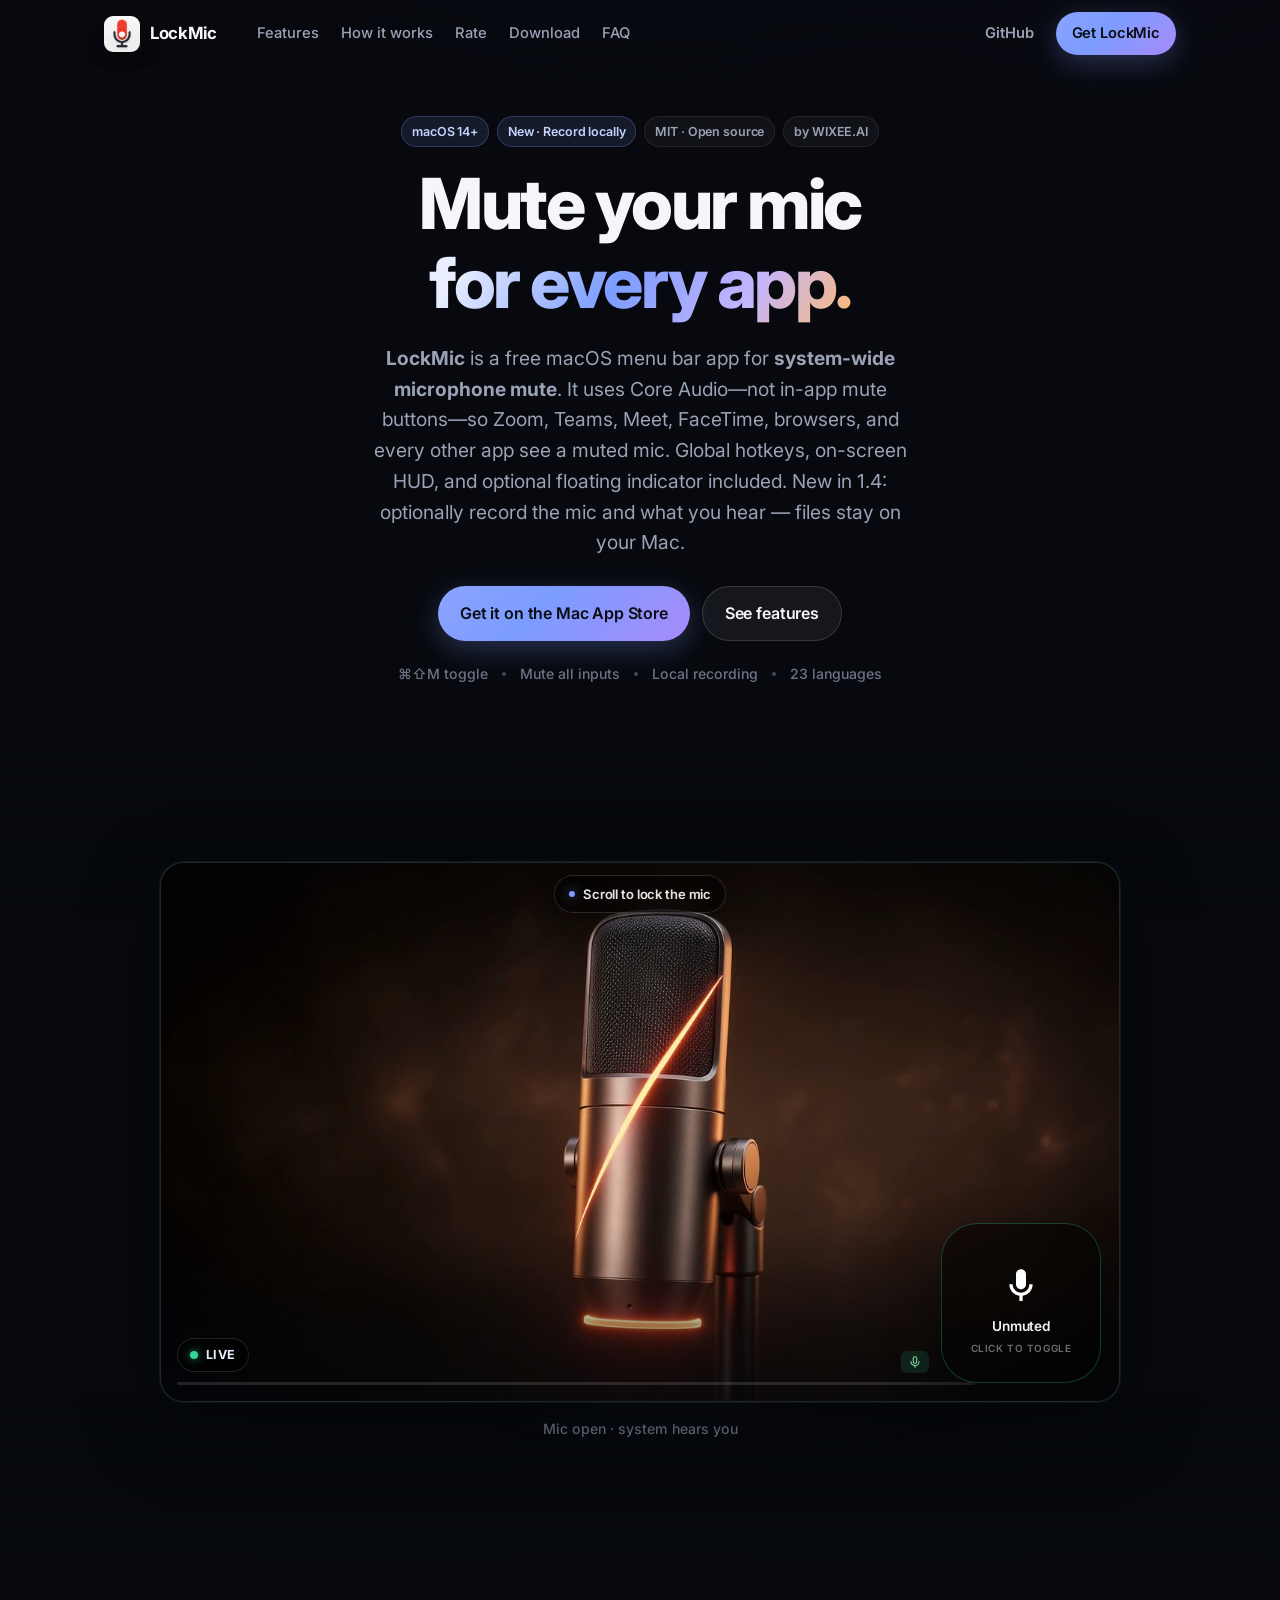
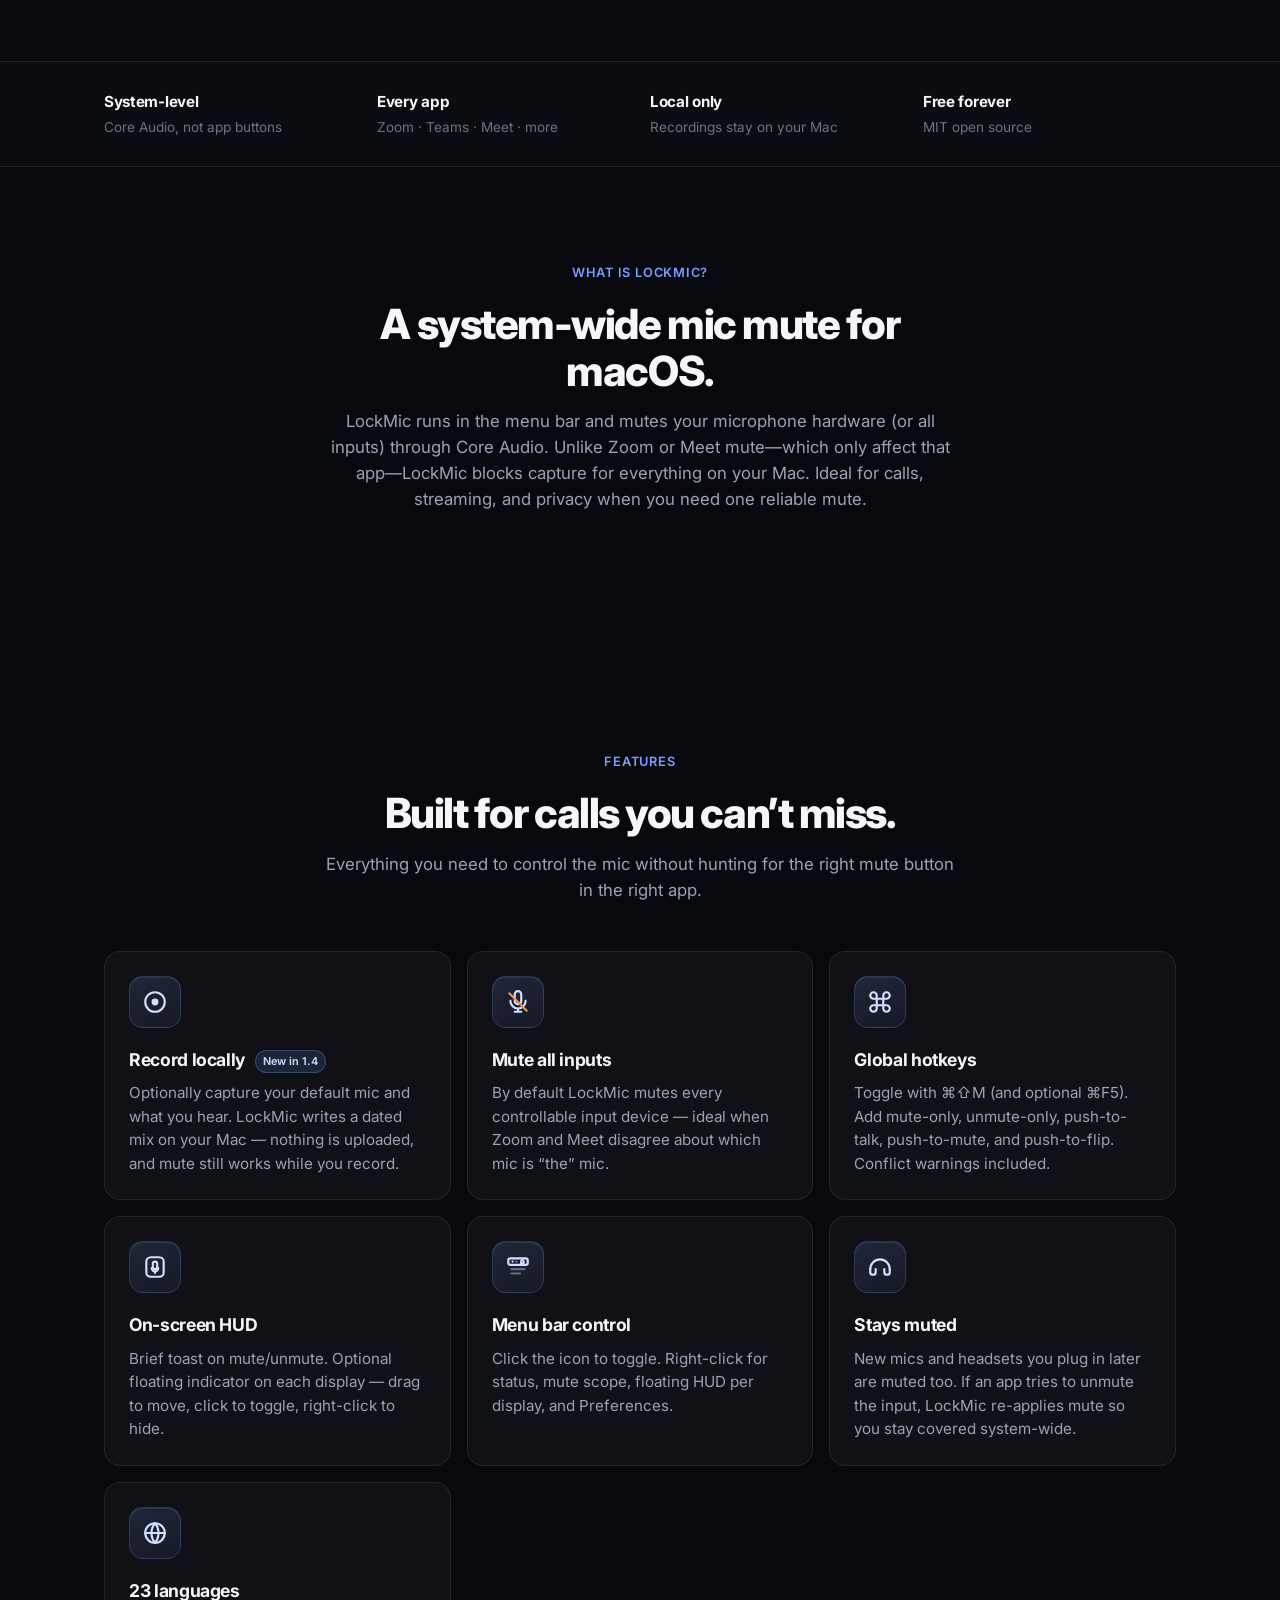
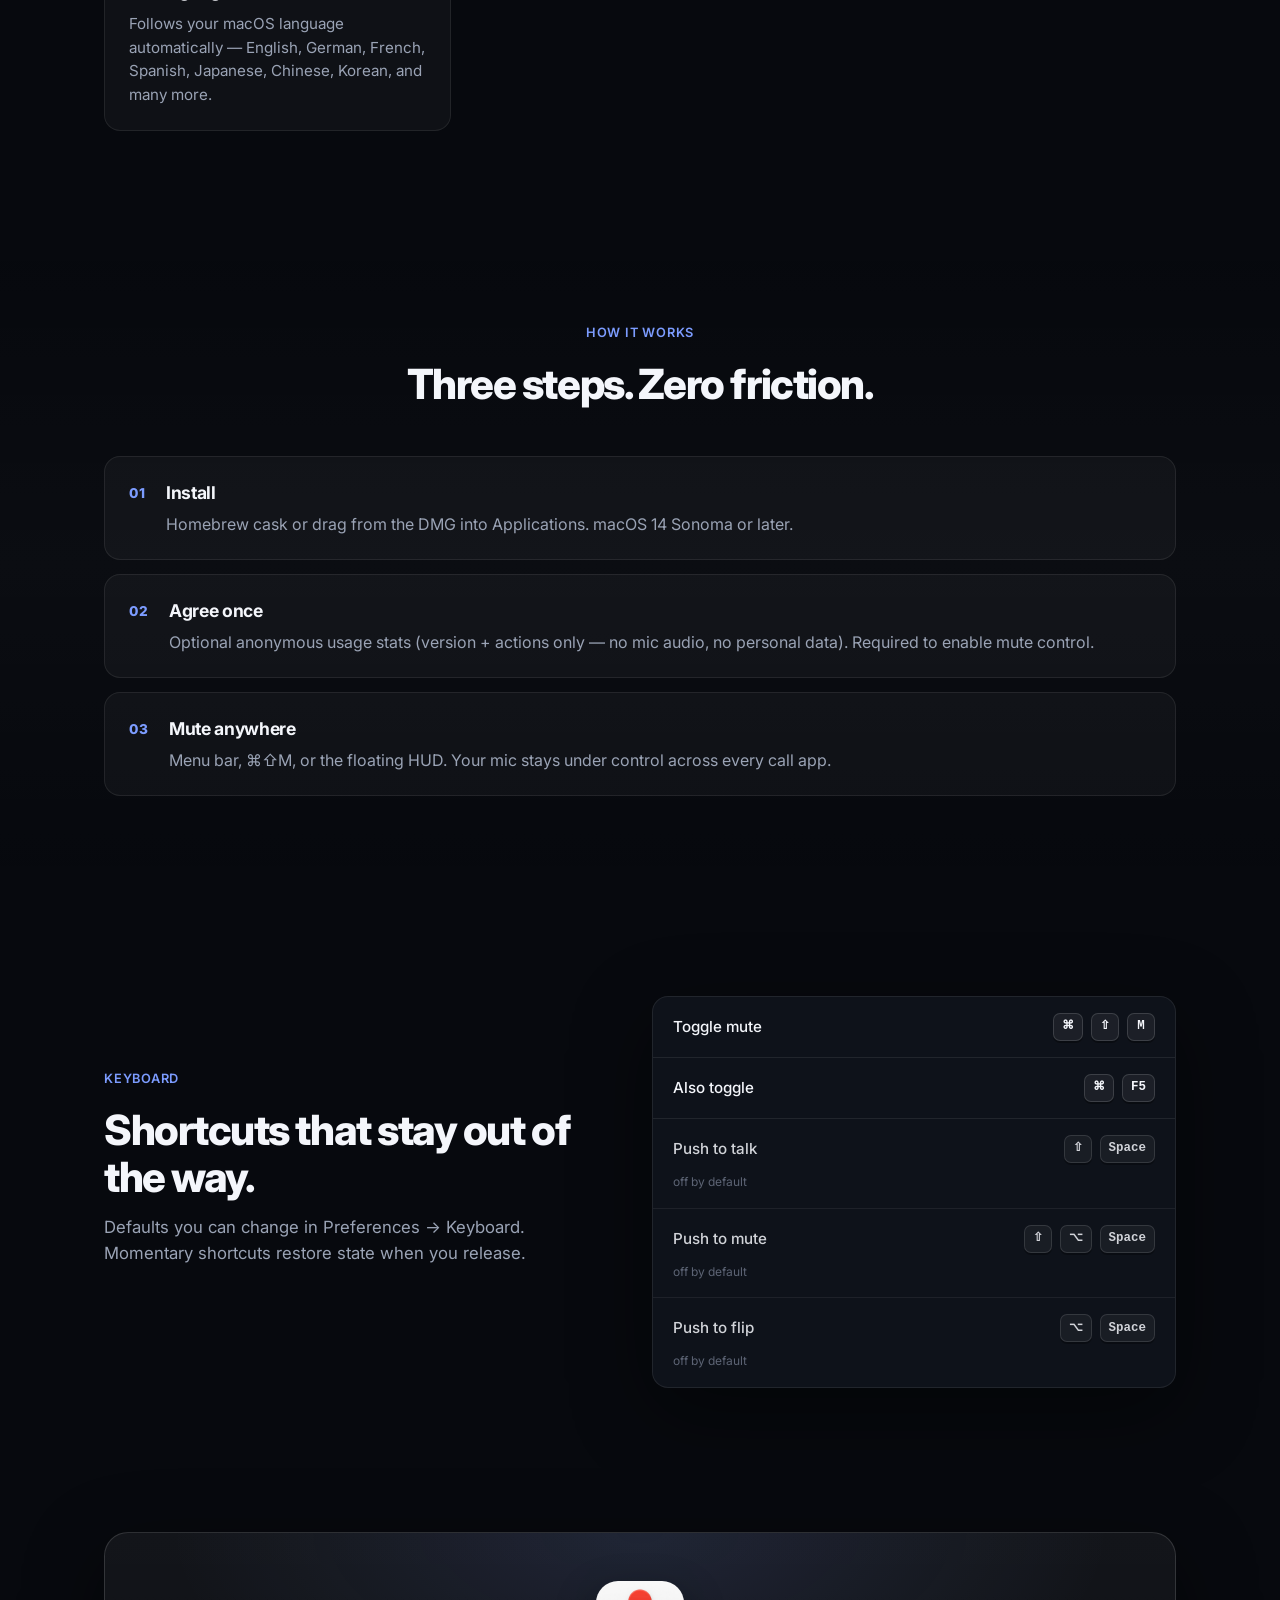
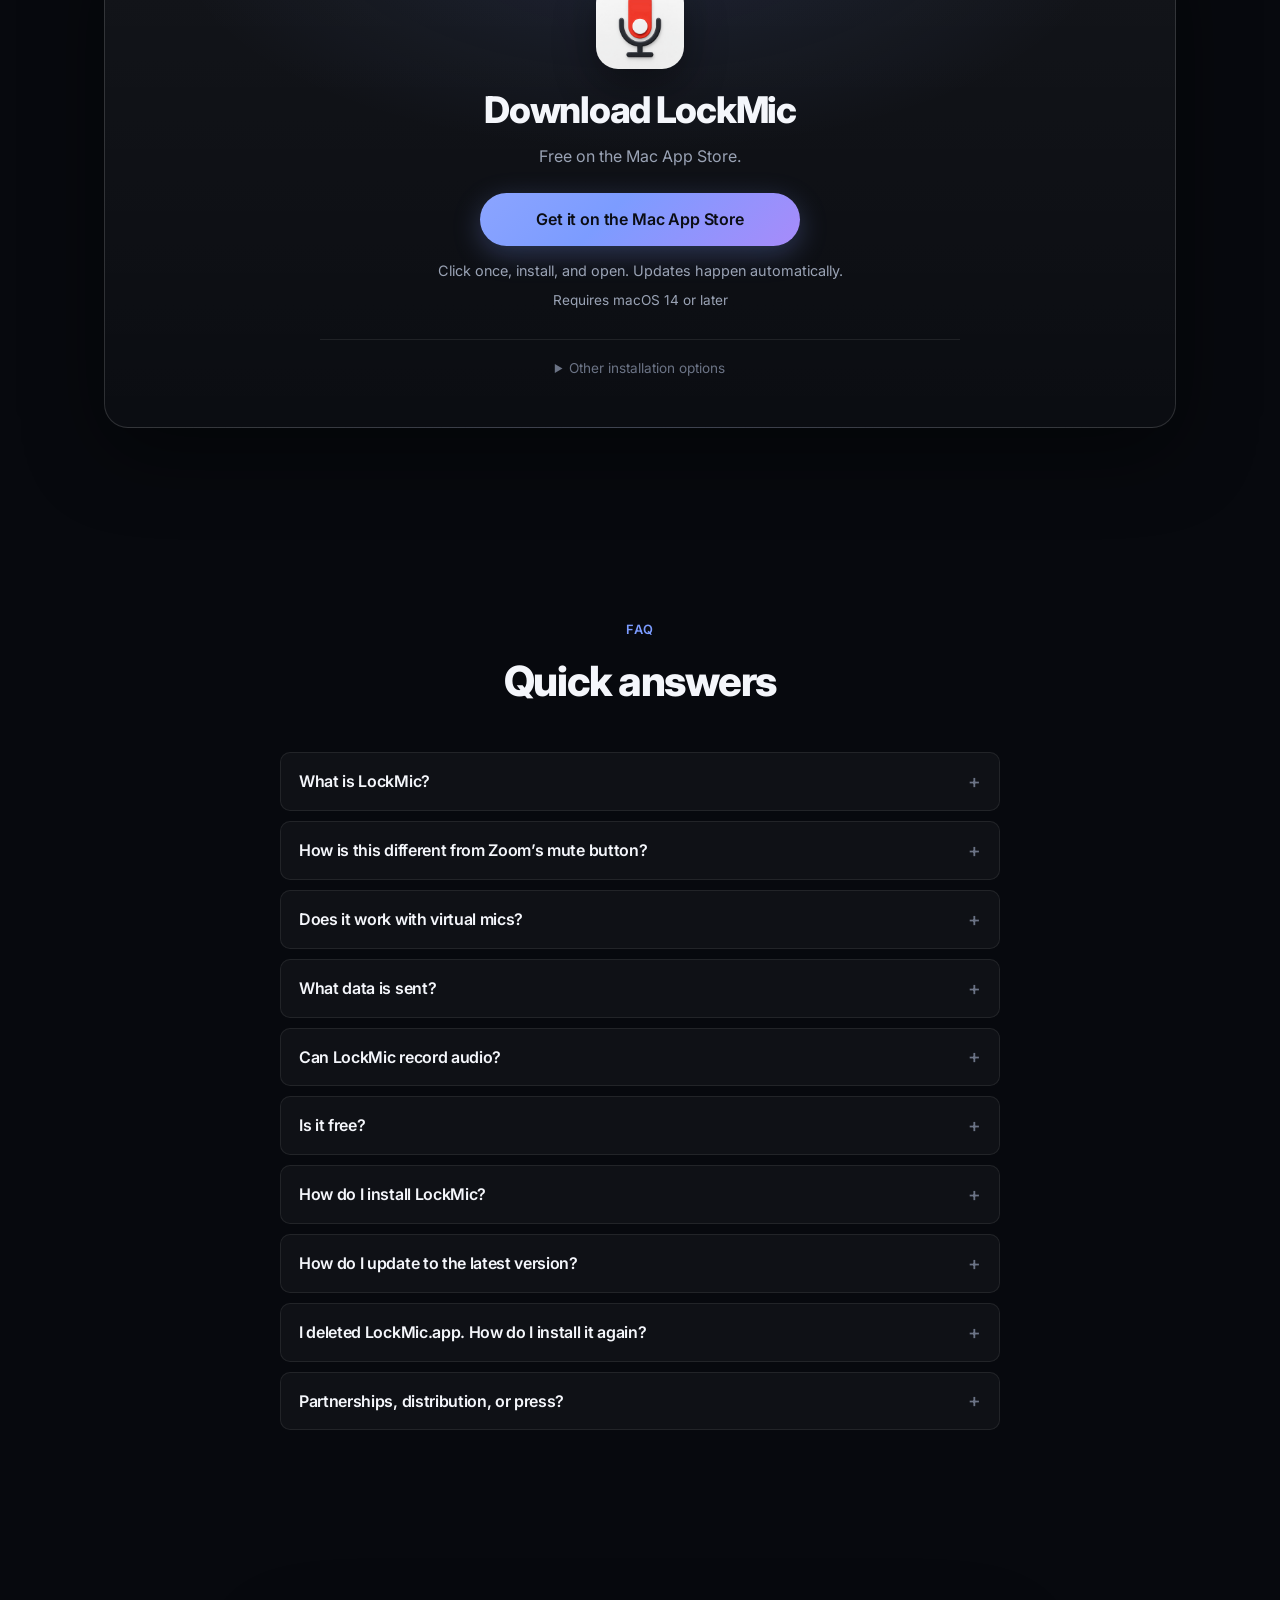
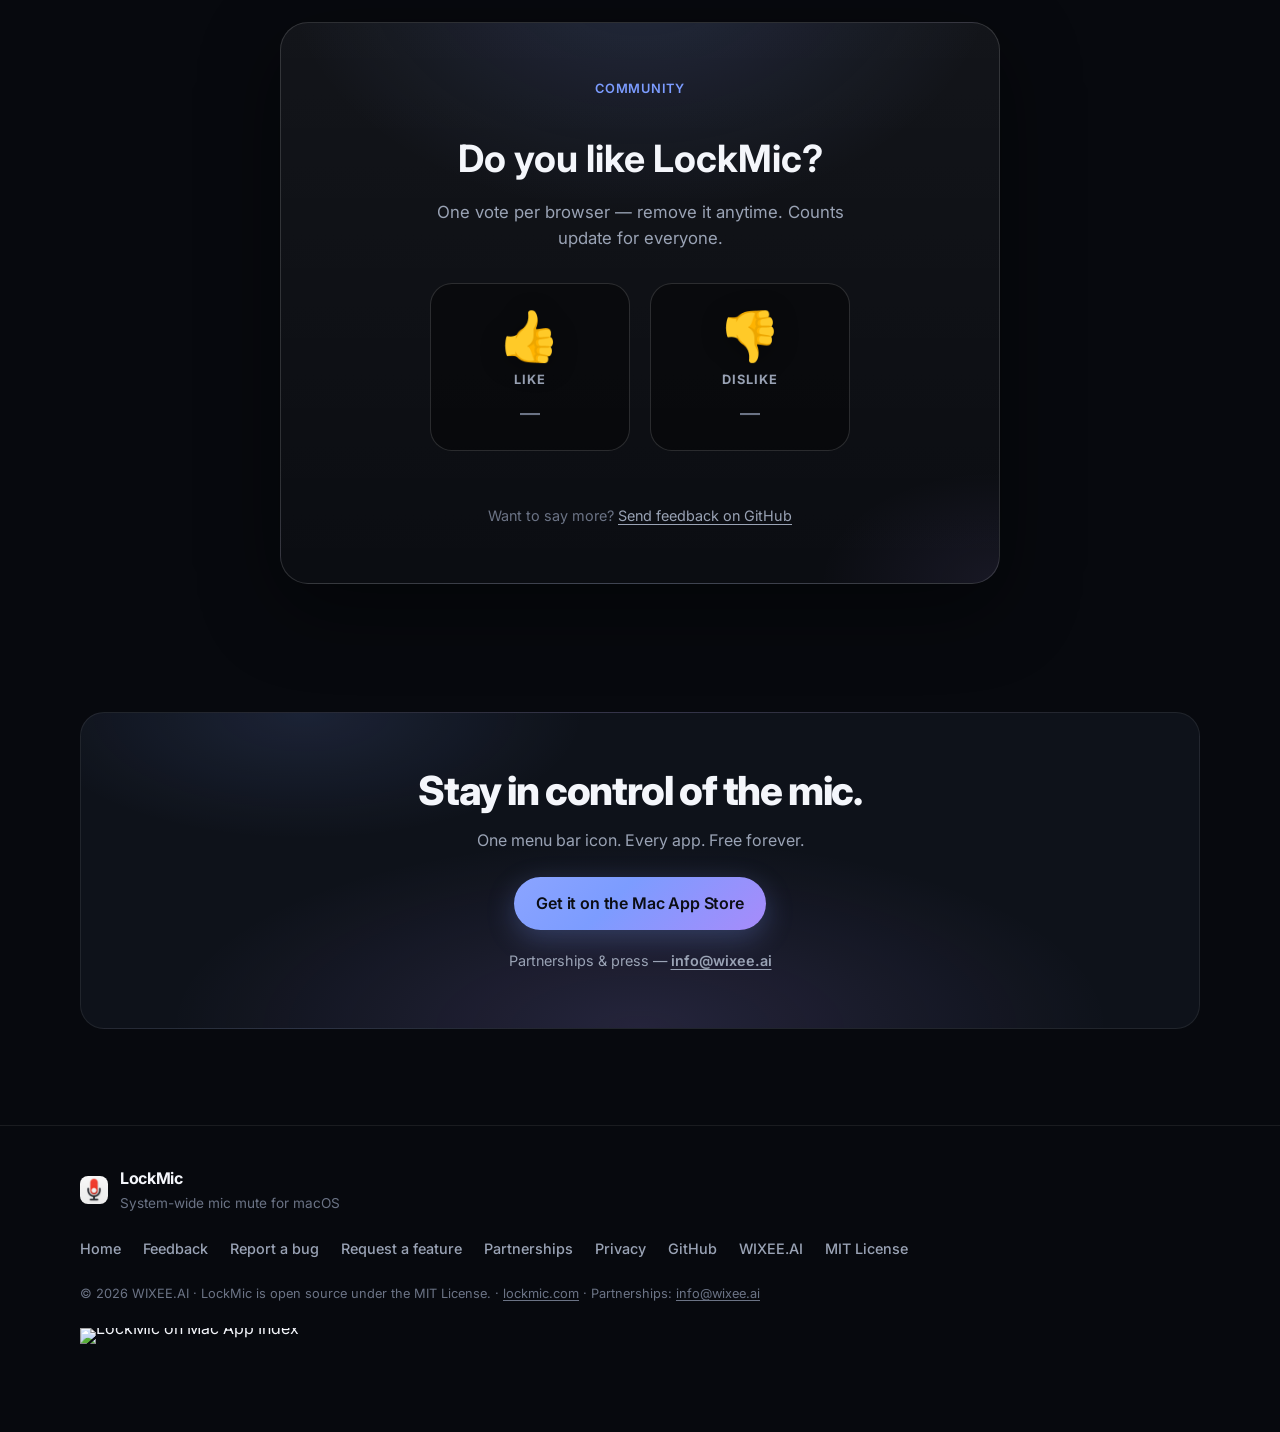
==== website/public/index.html @ f37cd48b "Add the Mac App Index badge to the site footer" ====
<!DOCTYPE html>
<html lang="en">

<head>
  <meta charset="utf-8" />
  <meta name="viewport" content="width=device-width, initial-scale=1" />
  <title>LockMic — System-wide microphone mute for macOS</title>
  <meta name="description"
    content="LockMic is a free macOS menu bar app for system-wide microphone mute. Optional local recording of your mic and what you hear — files stay on your Mac. Works in Zoom, Teams, Meet, and every app." />
  <meta name="keywords"
    content="LockMic, macOS mic mute, system-wide microphone mute, menu bar mute, local recording, Zoom mute, Teams mute, Meet mute, Core Audio, push to talk, Homebrew, WIXEE.AI" />
  <meta name="author" content="WIXEE.AI" />
  <meta name="robots" content="index, follow, max-image-preview:large, max-snippet:-1" />
  <meta name="theme-color" content="#0b0d12" />
  <meta name="application-name" content="LockMic" />
  <link rel="canonical" href="https://lockmic.com/" />

  <!-- Open Graph -->
  <meta property="og:type" content="website" />
  <meta property="og:locale" content="en_US" />
  <meta property="og:site_name" content="LockMic" />
  <meta property="og:url" content="https://lockmic.com/" />
  <meta property="og:title" content="LockMic — System-wide mic mute for macOS" />
  <meta property="og:description"
    content="Mute your mic at the system level from the menu bar. Optional local recording stays on your Mac. Hotkeys, HUD, mute all inputs. Free & open source by WIXEE.AI." />
  <meta property="og:image" content="https://lockmic.com/assets/og-v2.png" />
  <meta property="og:image:width" content="1200" />
  <meta property="og:image:height" content="630" />
  <meta property="og:image:alt" content="LockMic — system-wide microphone mute for macOS" />

  <!-- Twitter -->
  <meta name="twitter:card" content="summary_large_image" />
  <meta name="twitter:title" content="LockMic — System-wide mic mute for macOS" />
  <meta name="twitter:description"
    content="Menu bar mute that works everywhere. Optional local recording stays on your Mac. MIT open source by WIXEE.AI." />
  <meta name="twitter:image" content="https://lockmic.com/assets/og-v2.png" />
  <meta name="twitter:image:alt" content="LockMic — system-wide microphone mute for macOS" />

  <link rel="icon" type="image/png" sizes="32x32" href="https://lockmic.com/assets/favicon-32-v2.png" />
  <link rel="apple-touch-icon" href="https://lockmic.com/assets/apple-touch-icon-v2.png" />
  <link rel="alternate" type="text/plain" title="LLM summary" href="https://lockmic.com/llms.txt" />

  <link rel="preconnect" href="https://fonts.googleapis.com" />
  <link rel="preconnect" href="https://fonts.gstatic.com" crossorigin />
  <link href="https://fonts.googleapis.com/css2?family=Inter:wght@400;500;600;700;800&display=swap" rel="stylesheet" />
  <link rel="stylesheet" href="styles.css?v=1.5.7" />
  <link rel="preload" href="assets/hero-mic.mp4" as="video" type="video/mp4" />
  <link rel="preload" href="assets/hero-mic-poster.jpg" as="image" />

  <!-- Same GA4 property as the macOS app (G-0ZRQC93T49). Web page views only; app uses Measurement Protocol. -->
  <script async src="https://www.googletagmanager.com/gtag/js?id=G-0ZRQC93T49"></script>
  <script>
    window.dataLayer = window.dataLayer || [];
    function gtag() { dataLayer.push(arguments); }
    gtag("js", new Date());
    gtag("set", { platform: "web", product: "lockmic_website" });
    gtag("config", "G-0ZRQC93T49", {
      anonymize_ip: true,
      send_page_view: true
    });
  </script>

  <!-- Structured data: SoftwareApplication -->
  <script type="application/ld+json">
  {
    "@context": "https://schema.org",
    "@type": "SoftwareApplication",
    "name": "LockMic",
    "alternateName": "LockMic for macOS",
    "description": "System-wide microphone mute for macOS from the menu bar. Optional local recording of microphone and system playback stays on your Mac. Global hotkeys, HUD, mute all inputs via Core Audio.",
    "url": "https://lockmic.com/",
    "image": "https://lockmic.com/assets/og-v2.png",
    "screenshot": "https://lockmic.com/assets/og-v2.png",
    "applicationCategory": "UtilitiesApplication",
    "applicationSubCategory": "Audio",
    "operatingSystem": "macOS 14.0 or later",
    "softwareVersion": "1.5.7",
    "downloadUrl": "https://apps.apple.com/app/lockmic/id6813446039?mt=12",
    "installUrl": "https://apps.apple.com/app/lockmic/id6813446039?mt=12",
    "softwareHelp": "https://github.com/oochernyshev/lockmic",
    "releaseNotes": "https://github.com/oochernyshev/lockmic/releases/tag/v1.5.7",
    "license": "https://github.com/oochernyshev/lockmic/blob/main/LICENSE",
    "codeRepository": "https://github.com/oochernyshev/lockmic",
    "isAccessibleForFree": true,
    "offers": {
      "@type": "Offer",
      "price": "0",
      "priceCurrency": "USD",
      "availability": "https://schema.org/InStock"
    },
    "author": {
      "@type": "Organization",
      "name": "WIXEE.AI",
      "url": "https://wixee.ai"
    },
    "publisher": {
      "@type": "Organization",
      "name": "WIXEE.AI",
      "url": "https://wixee.ai"
    },
    "featureList": [
      "System-wide microphone mute via Core Audio",
      "Mute all input devices or default input only",
      "Re-applies mute when devices change or apps try to unmute",
      "Menu bar control",
      "Global hotkeys including push-to-talk and push-to-mute",
      "On-screen and floating HUD",
      "Record microphone and system playback to a dated mix stored only on your Mac",
      "23 languages",
      "Mac App Store, Homebrew, and DMG install"
    ],
    "keywords": "macOS microphone mute, system-wide mic mute, local recording, menu bar, Zoom, Teams, Meet, Core Audio, open source"
  }
  </script>

  <!-- Structured data: WebSite + WebPage -->
  <script type="application/ld+json">
  {
    "@context": "https://schema.org",
    "@type": "WebSite",
    "name": "LockMic",
    "url": "https://lockmic.com/",
    "description": "Official site for LockMic — system-wide microphone mute for macOS.",
    "publisher": {
      "@type": "Organization",
      "name": "WIXEE.AI",
      "url": "https://wixee.ai"
    }
  }
  </script>
  <script type="application/ld+json">
  {
    "@context": "https://schema.org",
    "@type": "WebPage",
    "name": "LockMic — System-wide microphone mute for macOS",
    "url": "https://lockmic.com/",
    "description": "Download LockMic, a free open-source macOS app for system-wide mic mute from the menu bar.",
    "isPartOf": { "@type": "WebSite", "url": "https://lockmic.com/" },
    "about": { "@type": "SoftwareApplication", "name": "LockMic" },
    "inLanguage": "en"
  }
  </script>

  <!-- Structured data: FAQPage -->
  <script type="application/ld+json">
  {
    "@context": "https://schema.org",
    "@type": "FAQPage",
    "mainEntity": [
      {
        "@type": "Question",
        "name": "What is LockMic?",
        "acceptedAnswer": {
          "@type": "Answer",
          "text": "LockMic is a free, open-source macOS menu bar app that mutes your microphone at the system level using Core Audio. It works in Zoom, Microsoft Teams, Google Meet, FaceTime, browsers, and every other app—not just inside one app’s mute button."
        }
      },
      {
        "@type": "Question",
        "name": "How is this different from Zoom’s mute button?",
        "acceptedAnswer": {
          "@type": "Answer",
          "text": "App mute only silences that app. LockMic mutes the input device in Core Audio, so every app sees a muted mic—including ones without a good mute control."
        }
      },
      {
        "@type": "Question",
        "name": "Does LockMic work with virtual microphones?",
        "acceptedAnswer": {
          "@type": "Answer",
          "text": "Virtual microphones appear in the list but are not muted by LockMic, so virtual mixers and cables keep working as expected."
        }
      },
      {
        "@type": "Question",
        "name": "What data does LockMic send?",
        "acceptedAnswer": {
          "@type": "Answer",
          "text": "In the app, if you agree: version and anonymous action events (toggle, mute/unmute, holds, recording start/stop). No microphone audio, no recording files, and no personal data. Mute control stays off until you agree. The marketing website uses the same Google Analytics property for anonymous page views and optional download clicks."
        }
      },
      {
        "@type": "Question",
        "name": "Can LockMic record audio?",
        "acceptedAnswer": {
          "@type": "Answer",
          "text": "Yes, optionally from version 1.4. Start Recording in the menu bar captures your default microphone and system playback, then writes a dated mix on your Mac (Movies/LockMic by default). Recordings are stored only locally — LockMic does not upload them. macOS asks for microphone and system audio access first."
        }
      },
      {
        "@type": "Question",
        "name": "Is LockMic free?",
        "acceptedAnswer": {
          "@type": "Answer",
          "text": "Yes. LockMic is MIT-licensed open source from WIXEE.AI. Optional paid Pro modules may appear later; the core stays open."
        }
      },
      {
        "@type": "Question",
        "name": "How do I install LockMic?",
        "acceptedAnswer": {
          "@type": "Answer",
          "text": "Get LockMic from the Mac App Store and click Install. The App Store handles future updates automatically. Homebrew and DMG installs remain available as alternatives. Requires macOS 14 or later."
        }
      },
      {
        "@type": "Question",
        "name": "How do I update LockMic?",
        "acceptedAnswer": {
          "@type": "Answer",
          "text": "Mac App Store: updates are handled automatically, or open the App Store and choose Updates. Homebrew: run the same commands as install. DMG: download the latest DMG, replace the app in Applications, then open it."
        }
      },
      {
        "@type": "Question",
        "name": "I deleted LockMic.app. How do I install it again?",
        "acceptedAnswer": {
          "@type": "Answer",
          "text": "Open LockMic in the Mac App Store and click the cloud download button to reinstall it. Homebrew and DMG users can reinstall with the same method they originally used."
        }
      },
      {
        "@type": "Question",
        "name": "How do I contact LockMic about partnerships?",
        "acceptedAnswer": {
          "@type": "Answer",
          "text": "For partnerships, distribution, OEM, or press, email WIXEE.AI at info@wixee.ai with the subject LockMic partnership."
        }
      }
    ]
  }
  </script>

  <!-- Organization -->
  <script type="application/ld+json">
  {
    "@context": "https://schema.org",
    "@type": "Organization",
    "name": "WIXEE.AI",
    "url": "https://wixee.ai",
    "email": "info@wixee.ai",
    "contactPoint": [
      {
        "@type": "ContactPoint",
        "email": "info@wixee.ai",
        "contactType": "sales",
        "description": "Partnerships, distribution, OEM, and press for LockMic"
      }
    ],
    "sameAs": [
      "https://github.com/oochernyshev/lockmic"
    ]
  }
  </script>
</head>

<body>
  <a class="skip-link" href="#main">Skip to content</a>

  <div class="bg-glow" aria-hidden="true"></div>
  <div class="bg-grid" aria-hidden="true"></div>

  <header class="nav" id="nav">
    <div class="nav-inner">
      <a class="brand" href="https://lockmic.com/" aria-label="LockMic home">
        <img src="assets/logo-v2.png" width="36" height="36" alt="LockMic logo" class="brand-logo" />
        <span class="brand-name">LockMic</span>
      </a>
      <nav class="nav-links" aria-label="Primary">
        <a href="#features">Features</a>
        <a href="#how">How it works</a>
        <a href="#rate">Rate</a>
        <a href="#download">Download</a>
        <a href="#faq">FAQ</a>
      </nav>
      <div class="nav-actions">
        <a class="btn btn-ghost" href="https://github.com/oochernyshev/lockmic" rel="noopener noreferrer"
          target="_blank">GitHub</a>
        <a class="btn btn-primary" href="#download">Get LockMic</a>
      </div>
      <button type="button" class="nav-toggle" id="navToggle" aria-expanded="false" aria-controls="navDrawer"
        aria-label="Open menu">
        <span></span><span></span>
      </button>
    </div>
    <div class="nav-drawer" id="navDrawer" hidden>
      <a href="#features">Features</a>
      <a href="#how">How it works</a>
      <a href="#rate">Rate</a>
      <a href="#download">Download</a>
      <a href="#faq">FAQ</a>
      <a href="https://github.com/oochernyshev/lockmic" rel="noopener noreferrer" target="_blank">GitHub</a>
    </div>
  </header>

  <main id="main">
    <!-- Hero copy -->
    <section class="hero" id="top">
      <div class="hero-inner">
        <p class="eyebrow reveal">
          <span class="pill">macOS 14+</span>
          <a class="pill" href="#features">New · Record locally</a>
          <span class="pill pill-soft">MIT · Open source</span>
          <a class="pill pill-soft" href="https://wixee.ai" rel="noopener noreferrer" target="_blank">by WIXEE.AI</a>
        </p>
        <h1 class="hero-title reveal">
          Mute your mic<br />
          <span class="gradient-text">for every app.</span>
        </h1>
        <p class="hero-lead reveal">
          <strong>LockMic</strong> is a free macOS menu bar app for <strong>system-wide microphone mute</strong>.
          It uses Core Audio—not in-app mute buttons—so Zoom, Teams, Meet, FaceTime, browsers, and every other app see a
          muted mic.
          Global hotkeys, on-screen HUD, and optional floating indicator included.
          New in 1.4: optionally record the mic and what you hear — files stay on your Mac.
        </p>
        <div class="hero-cta reveal">
          <a class="btn btn-primary btn-lg app-store-link"
            href="https://apps.apple.com/app/lockmic/id6813446039?mt=12" rel="noopener noreferrer" target="_blank">Get it on the Mac App Store</a>
          <a class="btn btn-secondary btn-lg" href="#features">See features</a>
        </div>
        <p class="hero-meta reveal">
          <span>⌘⇧M toggle</span>
          <span class="dot"></span>
          <span>Mute all inputs</span>
          <span class="dot"></span>
          <span>Local recording</span>
          <span class="dot"></span>
          <span>23 languages</span>
        </p>
      </div>
    </section>

    <!-- Scroll-scrubbed product film: progress = scroll through this tall track -->
    <section class="scroll-film" id="scrollFilm" aria-label="Scroll to mute story">
      <div class="scroll-film-track" id="scrollFilmTrack">
        <div class="scroll-film-sticky">
          <div class="hero-ambient" aria-hidden="true">
            <video class="hero-ambient-video" id="heroAmbientVideo" muted playsinline preload="auto" tabindex="-1">
              <source src="assets/hero-mic.mp4" type="video/mp4" />
            </video>
          </div>

          <div class="scroll-film-inner">
            <div class="hero-stage">
              <div class="stage-glow" aria-hidden="true"></div>
              <div class="hero-media" id="heroMedia">
                <video class="hero-video" id="heroVideo" poster="assets/hero-mic-poster.jpg" width="1280" height="720"
                  muted playsinline preload="auto" disablepictureinpicture disableremoteplayback
                  aria-label="Scroll-driven product film: microphone goes from live to muted as you scroll">
                  <source src="assets/hero-mic.mp4" type="video/mp4" />
                </video>

                <!-- Hint lives on the film so it stays visible on mobile sticky/fullscreen -->
                <div class="scroll-film-top" aria-hidden="true">
                  <span class="scroll-film-hint" id="scrollFilmHint">Scroll to lock the mic</span>
                </div>

                <div class="scroll-film-chrome" aria-hidden="true">
                  <div class="scroll-film-state" id="scrollFilmState">
                    <span class="scroll-film-dot" id="scrollFilmDot"></span>
                    <span id="scrollFilmStateLabel">Live</span>
                  </div>
                  <div class="scroll-film-bar">
                    <div class="scroll-film-bar-fill" id="scrollFilmBar"></div>
                  </div>
                </div>

                <!-- Compact interactive demo -->
                <div class="hero-demo">
                  <button type="button" class="mb-mic hero-demo-menubar" id="hudDemoMenubar"
                    title="LockMic — click to toggle mute" aria-label="Menu bar mute toggle demo: unmuted">
                    <svg class="mb-mic-svg" width="14" height="14" viewBox="0 0 24 24" fill="none" aria-hidden="true">
                      <path d="M12 14a3 3 0 0 0 3-3V6a3 3 0 1 0-6 0v5a3 3 0 0 0 3 3Z" stroke="currentColor"
                        stroke-width="1.8" />
                      <path d="M19 11a7 7 0 0 1-14 0M12 18v3" stroke="currentColor" stroke-width="1.8"
                        stroke-linecap="round" />
                      <path class="mb-mic-slash" d="M5 5l14 14" stroke="#f97316" stroke-width="2"
                        stroke-linecap="round" />
                    </svg>
                  </button>
                  <button type="button" class="hud-card hero-demo-hud" id="hudDemo" aria-pressed="false"
                    aria-label="Floating HUD demo: unmuted. Click to mute.">
                    <span class="hud-icon" id="hudDemoIcon" aria-hidden="true"></span>
                    <span class="hud-label" id="hudDemoLabel">Unmuted</span>
                    <span class="hud-hint">Click to toggle</span>
                  </button>
                </div>
              </div>
              <p class="hud-demo-caption" id="scrollFilmCaption">Scroll or tap HUD · live → muted</p>
            </div>
          </div>
        </div>
      </div>
    </section>

    <!-- Social proof strip -->
    <section class="strip" aria-label="Highlights">
      <div class="strip-inner">
        <div class="strip-item reveal"><strong>System-level</strong><span>Core Audio, not app buttons</span></div>
        <div class="strip-item reveal"><strong>Every app</strong><span>Zoom · Teams · Meet · more</span></div>
        <div class="strip-item reveal"><strong>Local only</strong><span>Recordings stay on your Mac</span></div>
        <div class="strip-item reveal"><strong>Free forever</strong><span>MIT open source</span></div>
      </div>
    </section>

    <!-- What is -->
    <section class="section" id="about" aria-labelledby="about-heading">
      <div class="section-head reveal">
        <p class="eyebrow">What is LockMic?</p>
        <h2 id="about-heading">A system-wide mic mute for macOS.</h2>
        <p class="section-lead">
          LockMic runs in the menu bar and mutes your microphone hardware (or all inputs) through Core Audio.
          Unlike Zoom or Meet mute—which only affect that app—LockMic blocks capture for everything on your Mac.
          Ideal for calls, streaming, and privacy when you need one reliable mute.
        </p>
      </div>
    </section>

    <!-- Features -->
    <section class="section" id="features">
      <div class="section-head reveal">
        <p class="eyebrow">Features</p>
        <h2>Built for calls you can’t miss.</h2>
        <p class="section-lead">Everything you need to control the mic without hunting for the right mute button in the
          right app.</p>
      </div>
      <div class="feature-grid">
        <!-- Icons: 24×24 monoline set, stroke 2, round caps — SF Symbols weight -->
        <article class="feature-card reveal">
          <div class="feature-icon" aria-hidden="true">
            <svg class="feature-icon-svg" viewBox="0 0 24 24" fill="none">
              <circle cx="12" cy="12" r="9" stroke="currentColor" stroke-width="2" />
              <circle cx="12" cy="12" r="3.2" fill="currentColor" />
            </svg>
          </div>
          <h3>Record locally <span class="feature-new">New in 1.4</span></h3>
          <p>Optionally capture your default mic and what you hear. LockMic writes a dated mix on your Mac — nothing is
            uploaded, and mute still works while you record.</p>
        </article>
        <article class="feature-card reveal">
          <div class="feature-icon" aria-hidden="true">
            <svg class="feature-icon-svg" viewBox="0 0 24 24" fill="none">
              <path d="M12 2a3 3 0 0 0-3 3v6a3 3 0 0 0 6 0V5a3 3 0 0 0-3-3Z" stroke="currentColor" stroke-width="2"
                stroke-linecap="round" stroke-linejoin="round" />
              <path d="M19 11a7 7 0 0 1-14 0M12 18v3M9 21h6" stroke="currentColor" stroke-width="2"
                stroke-linecap="round" stroke-linejoin="round" />
              <path class="feature-icon-accent" d="m4 4 16 16" stroke-width="2" stroke-linecap="round" />
            </svg>
          </div>
          <h3>Mute all inputs</h3>
          <p>By default LockMic mutes every controllable input device — ideal when Zoom and Meet disagree about which
            mic is “the” mic.</p>
        </article>
        <article class="feature-card reveal">
          <div class="feature-icon" aria-hidden="true">
            <svg class="feature-icon-svg" viewBox="0 0 24 24" fill="none">
              <path d="M15 6v12a3 3 0 1 0 3-3H6a3 3 0 1 0 3 3V6a3 3 0 1 0-3 3h12a3 3 0 1 0-3-3" stroke="currentColor"
                stroke-width="2" stroke-linecap="round" stroke-linejoin="round" />
            </svg>
          </div>
          <h3>Global hotkeys</h3>
          <p>Toggle with ⌘⇧M (and optional ⌘F5). Add mute-only, unmute-only, push-to-talk, push-to-mute, and
            push-to-flip. Conflict warnings included.</p>
        </article>
        <article class="feature-card reveal">
          <div class="feature-icon" aria-hidden="true">
            <svg class="feature-icon-svg" viewBox="0 0 24 24" fill="none">
              <rect x="4" y="3" width="16" height="18" rx="4" stroke="currentColor" stroke-width="2" />
              <path d="M12 7a2 2 0 0 0-2 2v3a2 2 0 0 0 4 0V9a2 2 0 0 0-2-2Z" stroke="currentColor" stroke-width="2"
                stroke-linecap="round" stroke-linejoin="round" />
              <path d="M9 13a3 3 0 0 0 6 0M12 16v1.5" stroke="currentColor" stroke-width="2" stroke-linecap="round"
                stroke-linejoin="round" />
            </svg>
          </div>
          <h3>On-screen HUD</h3>
          <p>Brief toast on mute/unmute. Optional floating indicator on each display — drag to move, click to toggle,
            right-click to hide.</p>
        </article>
        <article class="feature-card reveal">
          <div class="feature-icon" aria-hidden="true">
            <svg class="feature-icon-svg" viewBox="0 0 24 24" fill="none">
              <rect x="3" y="4" width="18" height="6" rx="2" stroke="currentColor" stroke-width="2" />
              <circle cx="7" cy="7" r="1" fill="currentColor" />
              <circle cx="10.5" cy="7" r="1" fill="currentColor" opacity="0.5" />
              <path d="M16 5.6a1.2 1.2 0 0 1 1.2 1.2v0.8a1.2 1.2 0 0 1-2.4 0v-0.8A1.2 1.2 0 0 1 16 5.6Z"
                stroke="currentColor" stroke-width="1.75" stroke-linecap="round" />
              <path d="M14.6 8.2a2.2 2.2 0 0 0 2.8 0" stroke="currentColor" stroke-width="1.75"
                stroke-linecap="round" />
              <path d="M6 14h12M6 18h8" stroke="currentColor" stroke-width="2" stroke-linecap="round" opacity="0.4" />
            </svg>
          </div>
          <h3>Menu bar control</h3>
          <p>Click the icon to toggle. Right-click for status, mute scope, floating HUD per display, and Preferences.
          </p>
        </article>
        <article class="feature-card reveal">
          <div class="feature-icon" aria-hidden="true">
            <svg class="feature-icon-svg" viewBox="0 0 24 24" fill="none">
              <path d="M3 14v3a2 2 0 0 0 2 2h1a2 2 0 0 0 2-2v-3" stroke="currentColor" stroke-width="2"
                stroke-linecap="round" stroke-linejoin="round" />
              <path d="M16 14v3a2 2 0 0 0 2 2h1a2 2 0 0 0 2-2v-3" stroke="currentColor" stroke-width="2"
                stroke-linecap="round" stroke-linejoin="round" />
              <path d="M3 14a9 9 0 0 1 18 0" stroke="currentColor" stroke-width="2" stroke-linecap="round"
                stroke-linejoin="round" />
            </svg>
          </div>
          <h3>Stays muted</h3>
          <p>New mics and headsets you plug in later are muted too. If an app tries to unmute the input, LockMic
            re-applies mute so you stay covered system-wide.</p>
        </article>
        <article class="feature-card reveal">
          <div class="feature-icon" aria-hidden="true">
            <svg class="feature-icon-svg" viewBox="0 0 24 24" fill="none">
              <circle cx="12" cy="12" r="9" stroke="currentColor" stroke-width="2" />
              <path d="M3 12h18" stroke="currentColor" stroke-width="2" stroke-linecap="round" />
              <path d="M12 3a14 14 0 0 1 0 18 14 14 0 0 1 0-18Z" stroke="currentColor" stroke-width="2"
                stroke-linecap="round" stroke-linejoin="round" />
            </svg>
          </div>
          <h3>23 languages</h3>
          <p>Follows your macOS language automatically — English, German, French, Spanish, Japanese, Chinese, Korean,
            and many more.</p>
        </article>
      </div>
    </section>

    <!-- How it works -->
    <section class="section section-alt" id="how">
      <div class="section-head reveal">
        <p class="eyebrow">How it works</p>
        <h2>Three steps. Zero friction.</h2>
      </div>
      <ol class="steps">
        <li class="step reveal">
          <span class="step-num">01</span>
          <div>
            <h3>Install</h3>
            <p>Homebrew cask or drag from the DMG into Applications. macOS 14 Sonoma or later.</p>
          </div>
        </li>
        <li class="step reveal">
          <span class="step-num">02</span>
          <div>
            <h3>Agree once</h3>
            <p>Optional anonymous usage stats (version + actions only — no mic audio, no personal data). Required to
              enable mute control.</p>
          </div>
        </li>
        <li class="step reveal">
          <span class="step-num">03</span>
          <div>
            <h3>Mute anywhere</h3>
            <p>Menu bar, ⌘⇧M, or the floating HUD. Your mic stays under control across every call app.</p>
          </div>
        </li>
      </ol>
    </section>

    <!-- Hotkeys -->
    <section class="section" id="hotkeys">
      <div class="hotkeys-layout">
        <div class="section-head left reveal">
          <p class="eyebrow">Keyboard</p>
          <h2>Shortcuts that stay out of the way.</h2>
          <p class="section-lead">Defaults you can change in Preferences → Keyboard. Momentary shortcuts restore state
            when you release.</p>
        </div>
        <div class="keys-panel reveal">
          <div class="key-row"><span>Toggle mute</span><kbd>⌘</kbd><kbd>⇧</kbd><kbd>M</kbd></div>
          <div class="key-row"><span>Also toggle</span><kbd>⌘</kbd><kbd>F5</kbd></div>
          <div class="key-row muted-row"><span>Push to talk</span><kbd>⇧</kbd><kbd>Space</kbd><em>off by default</em>
          </div>
          <div class="key-row muted-row"><span>Push to mute</span><kbd>⇧</kbd><kbd>⌥</kbd><kbd>Space</kbd><em>off by
              default</em></div>
          <div class="key-row muted-row"><span>Push to flip</span><kbd>⌥</kbd><kbd>Space</kbd><em>off by default</em>
          </div>
        </div>
      </div>
    </section>

    <!-- Download -->
    <section class="section section-download" id="download">
      <div class="download-card reveal">
        <img src="assets/icon-512-v2.png" width="88" height="88" alt="LockMic app icon" class="download-icon" />
        <h2>Download LockMic</h2>
        <p>Free on the Mac App Store.</p>
        <div class="download-actions">
          <a class="btn btn-primary btn-lg app-store-link" id="downloadAppStore"
            href="https://apps.apple.com/app/lockmic/id6813446039?mt=12" rel="noopener noreferrer" target="_blank">
            Get it on the Mac App Store
          </a>
        </div>
        <p class="download-note">Click once, install, and open. Updates happen automatically.</p>
        <p class="download-req">Requires macOS 14 or later</p>

        <details class="alternative-installs">
          <summary>Other installation options</summary>
          <div class="alternative-installs-body">
            <a class="btn btn-secondary" id="downloadDmg"
              href="https://github.com/oochernyshev/lockmic/releases/download/v1.5.7/LockMic-1.5.7.dmg"
              download="LockMic-1.5.7.dmg">Download DMG</a>
            <a class="source-link" href="https://github.com/oochernyshev/lockmic" rel="noopener noreferrer"
              target="_blank">View source on GitHub</a>
            <div class="code-block" role="region" aria-label="Homebrew alternative">
              <div class="code-header">
                <span>Homebrew</span>
                <button type="button" class="copy-btn"
                  data-copy="brew tap oochernyshev/lockmic https://github.com/oochernyshev/lockmic && brew trust --cask oochernyshev/lockmic/lockmic && brew update && { brew reinstall --cask --yes lockmic || brew install --cask lockmic; } && open /Applications/LockMic.app"
                  aria-label="Copy Homebrew command">Copy</button>
              </div>
              <pre><code>brew tap oochernyshev/lockmic https://github.com/oochernyshev/lockmic
brew trust --cask oochernyshev/lockmic/lockmic
brew update
brew reinstall --cask --yes lockmic || brew install --cask lockmic
open /Applications/LockMic.app</code></pre>
              <p class="code-note">To uninstall: <code>brew uninstall --cask lockmic</code>.</p>
            </div>
            <p class="alternative-note">For a DMG install, open the download and drag LockMic to Applications.</p>
          </div>
        </details>
      </div>
    </section>

    <!-- FAQ -->
    <section class="section" id="faq">
      <div class="section-head reveal">
        <p class="eyebrow">FAQ</p>
        <h2>Quick answers</h2>
      </div>
      <div class="faq-list">
        <details class="faq-item reveal">
          <summary>What is LockMic?</summary>
          <p>LockMic is a free, open-source macOS menu bar app that mutes your microphone at the system level using Core
            Audio. It works in Zoom, Microsoft Teams, Google Meet, FaceTime, browsers, and every other app—not just
            inside one app’s mute button.</p>
        </details>
        <details class="faq-item reveal">
          <summary>How is this different from Zoom’s mute button?</summary>
          <p>App mute only silences that app. LockMic mutes the input device in Core Audio, so every app sees a muted
            mic — including ones without a good mute control.</p>
        </details>
        <details class="faq-item reveal">
          <summary>Does it work with virtual mics?</summary>
          <p>Virtual microphones show up in the list but LockMic doesn’t mute them, so virtual mixers and cables keep
            working as expected.</p>
        </details>
        <details class="faq-item reveal">
          <summary>What data is sent?</summary>
          <p>In the <strong>app</strong>, if you agree: version and anonymous action events (toggle, mute/unmute, holds,
            recording start/stop). No microphone audio, no recording files, and no personal data. Mute control stays off
            until you agree. This <strong>website</strong> uses the same Google Analytics property for anonymous page
            views (and optional download clicks) so we can improve the product and site.</p>
        </details>
        <details class="faq-item reveal">
          <summary>Can LockMic record audio?</summary>
          <p>Yes — optionally, from 1.4. <strong>Start Recording</strong> in the menu bar captures your default
            microphone and system playback, then writes a dated mix on your Mac (<code>Movies/LockMic</code> by
            default). Recordings stay on your disk. LockMic does not upload them. macOS asks for microphone and system
            audio access first.</p>
        </details>
        <details class="faq-item reveal">
          <summary>Is it free?</summary>
          <p>Yes. LockMic is MIT-licensed open source from WIXEE.AI. Optional paid Pro modules may appear later; the
            core stays open.</p>
        </details>
        <details class="faq-item reveal">
          <summary>How do I install LockMic?</summary>
          <p>Get LockMic from the <a href="https://apps.apple.com/app/lockmic/id6813446039?mt=12"
              rel="noopener noreferrer" target="_blank">Mac App Store</a>, click <strong>Get</strong>, then
            <strong>Install</strong>. Homebrew and DMG installs are also available in <a href="#download">Download</a>.
            Requires macOS 14+.</p>
        </details>
        <details class="faq-item reveal">
          <summary>How do I update to the latest version?</summary>
          <p>
            <strong>Mac App Store:</strong> updates are automatic, or open the App Store and choose Updates.
            <strong>Homebrew:</strong> run the same commands as install (see <a href="#download">Download</a>).
            <strong>DMG:</strong> download the latest DMG, replace the app in Applications, then open it.
          </p>
        </details>
        <details class="faq-item reveal">
          <summary>I deleted LockMic.app. How do I install it again?</summary>
          <p>
            <strong>Mac App Store:</strong> open LockMic's store page and click the cloud download button.
            <strong>Homebrew:</strong> run the commands in <a href="#download">Download</a> again —
            <code>reinstall</code> puts the app back. To uninstall completely:
            <code>brew uninstall --cask lockmic</code>.
            DMG users can download the DMG and drag LockMic back to Applications.
          </p>
        </details>
        <details class="faq-item reveal">
          <summary>Partnerships, distribution, or press?</summary>
          <p>
            Reach WIXEE.AI at
            <a href="mailto:info@wixee.ai?subject=LockMic%20partnership">info@wixee.ai</a>
            — distribution, OEM, sponsorship, or media. Mention LockMic in the subject so we can route it quickly.
          </p>
        </details>
      </div>
    </section>

    <!-- Rate / like-dislike (after FAQ) -->
    <section class="section" id="rate" aria-labelledby="rate-heading">
      <div class="rate-card reveal">
        <p class="eyebrow">Community</p>
        <h2 id="rate-heading">Do you like LockMic?</h2>
        <p class="section-lead rate-lead">One vote per browser — remove it anytime. Counts update for everyone.</p>
        <div class="rate-actions" role="group" aria-label="Like or dislike LockMic">
          <button type="button" class="rate-btn rate-like" id="voteLike" aria-pressed="false">
            <span class="rate-emoji" aria-hidden="true">👍</span>
            <span class="rate-label">Like</span>
            <span class="rate-count flip-counter is-loading" id="likeCount" aria-busy="true" aria-label="Loading likes">
              <span class="rate-count-skeleton" aria-hidden="true">
                <span class="rate-skel-digit"></span>
                <span class="rate-skel-digit"></span>
                <span class="rate-skel-digit"></span>
                <span class="rate-skel-digit"></span>
              </span>
            </span>
          </button>
          <button type="button" class="rate-btn rate-dislike" id="voteDislike" aria-pressed="false">
            <span class="rate-emoji" aria-hidden="true">👎</span>
            <span class="rate-label">Dislike</span>
            <span class="rate-count flip-counter is-loading" id="dislikeCount" aria-busy="true"
              aria-label="Loading dislikes">
              <span class="rate-count-skeleton" aria-hidden="true">
                <span class="rate-skel-digit"></span>
                <span class="rate-skel-digit"></span>
              </span>
            </span>
          </button>
        </div>
        <button type="button" class="rate-remove" id="voteRemove" hidden>Remove vote</button>
        <p class="rate-status" id="voteStatus" role="status" aria-live="polite"></p>
        <p class="rate-note">
          Want to say more?
          <a href="https://github.com/oochernyshev/lockmic/issues/new?template=feedback.yml" rel="noopener noreferrer"
            target="_blank">Send feedback on GitHub</a>
        </p>
      </div>
    </section>

    <!-- CTA footer band -->
    <section class="cta-band">
      <div class="cta-inner reveal">
        <h2>Stay in control of the mic.</h2>
        <p>One menu bar icon. Every app. Free forever.</p>
        <a class="btn btn-primary btn-lg app-store-link"
          href="https://apps.apple.com/app/lockmic/id6813446039?mt=12" rel="noopener noreferrer" target="_blank">Get it on the Mac App Store</a>
        <p class="cta-partners">
          Partnerships &amp; press —
          <a href="mailto:info@wixee.ai?subject=LockMic%20partnership">info@wixee.ai</a>
        </p>
      </div>
    </section>
  </main>

  <footer class="footer">
    <div class="footer-inner">
      <div class="footer-brand">
        <img src="assets/logo-v2.png" width="28" height="28" alt="LockMic logo" />
        <div>
          <strong>LockMic</strong>
          <p>System-wide mic mute for macOS</p>
        </div>
      </div>
      <div class="footer-links">
        <a href="https://lockmic.com/">Home</a>
        <a href="https://github.com/oochernyshev/lockmic/issues/new?template=feedback.yml" rel="noopener noreferrer"
          target="_blank">Feedback</a>
        <a href="https://github.com/oochernyshev/lockmic/issues/new?template=bug.yml" rel="noopener noreferrer"
          target="_blank">Report a bug</a>
        <a href="https://github.com/oochernyshev/lockmic/issues/new?template=feature.yml" rel="noopener noreferrer"
          target="_blank">Request a feature</a>
        <a href="mailto:info@wixee.ai?subject=LockMic%20partnership">Partnerships</a>
        <a href="privacy.html">Privacy</a>
        <a href="https://github.com/oochernyshev/lockmic" rel="noopener noreferrer" target="_blank">GitHub</a>
        <a href="https://wixee.ai" rel="noopener noreferrer" target="_blank">WIXEE.AI</a>
        <a href="https://github.com/oochernyshev/lockmic/blob/main/LICENSE" rel="noopener noreferrer"
          target="_blank">MIT License</a>
      </div>
      <p class="footer-copy">
        © 2026 WIXEE.AI · LockMic is open source under the MIT License. ·
        <a href="https://lockmic.com/">lockmic.com</a>
        · Partnerships:
        <a href="mailto:info@wixee.ai?subject=LockMic%20partnership">info@wixee.ai</a>
      </p>
      <a class="footer-badge" href="https://macappindex.com/apps/lockmic?ref=badge" target="_blank"
        rel="noopener noreferrer" title="LockMic on Mac App Index">
        <img src="https://macappindex.com/apps/lockmic/badge.svg?theme=light&amp;height=56"
          alt="LockMic on Mac App Index" width="224" height="56" />
      </a>
    </div>
  </footer>

  <script src="main.js?v=1.5.7" defer></script>
</body>

</html>
---- website/public/styles.css ----
/* LockMic landing — modern dark product page */
:root {
  --bg: #07090e;
  --bg-elevated: #0e121a;
  --bg-card: rgba(255, 255, 255, 0.035);
  --bg-card-hover: rgba(255, 255, 255, 0.055);
  --border: rgba(255, 255, 255, 0.08);
  --border-strong: rgba(255, 255, 255, 0.14);
  --text: #f4f6fb;
  --text-muted: #9aa3b5;
  --text-dim: #6b7385;
  --accent: #7c9cff;
  --accent-2: #a78bfa;
  --accent-warm: #fb923c;
  --success: #34d399;
  --radius: 16px;
  --radius-sm: 10px;
  --shadow: 0 24px 80px rgba(0, 0, 0, 0.45);
  --nav-h: 68px;
  --max: 1120px;
  --font: "Inter", -apple-system, BlinkMacSystemFont, "Segoe UI", system-ui, sans-serif;
  --ease: cubic-bezier(0.22, 1, 0.36, 1);
}

*,
*::before,
*::after {
  box-sizing: border-box;
}

html {
  scroll-behavior: smooth;
  scroll-padding-top: calc(var(--nav-h) + 16px);
}

body {
  margin: 0;
  font-family: var(--font);
  font-size: 16px;
  line-height: 1.55;
  color: var(--text);
  background: var(--bg);
  -webkit-font-smoothing: antialiased;
  text-rendering: optimizeLegibility;
  overflow-x: hidden;
}

img {
  max-width: 100%;
  display: block;
}

a {
  color: inherit;
  text-decoration: none;
}

button {
  font: inherit;
  cursor: pointer;
  border: 0;
  background: none;
  color: inherit;
}

.skip-link {
  position: absolute;
  left: -999px;
  top: 0;
  background: var(--accent);
  color: #0b0d12;
  padding: 8px 14px;
  z-index: 1000;
  border-radius: 0 0 8px 0;
}
.skip-link:focus {
  left: 0;
}

/* Atmosphere */
.bg-glow {
  pointer-events: none;
  position: fixed;
  inset: -20% -10% auto;
  height: 70vh;
  background:
    radial-gradient(ellipse 50% 60% at 50% 0%, rgba(124, 156, 255, 0.18), transparent 70%),
    radial-gradient(ellipse 40% 50% at 80% 10%, rgba(167, 139, 250, 0.12), transparent 65%),
    radial-gradient(ellipse 35% 40% at 15% 20%, rgba(251, 146, 60, 0.06), transparent 60%);
  z-index: 0;
}

.bg-grid {
  pointer-events: none;
  position: fixed;
  inset: 0;
  background-image:
    linear-gradient(rgba(255, 255, 255, 0.03) 1px, transparent 1px),
    linear-gradient(90deg, rgba(255, 255, 255, 0.03) 1px, transparent 1px);
  background-size: 64px 64px;
  mask-image: radial-gradient(ellipse 80% 60% at 50% 0%, #000 20%, transparent 75%);
  z-index: 0;
  opacity: 0.5;
}

/* Nav */
.nav {
  position: sticky;
  top: 0;
  z-index: 50;
  height: var(--nav-h);
  backdrop-filter: blur(18px) saturate(1.2);
  -webkit-backdrop-filter: blur(18px) saturate(1.2);
  background: rgba(7, 9, 14, 0.72);
  border-bottom: 1px solid transparent;
  transition: border-color 0.3s var(--ease), background 0.3s var(--ease);
}

.nav.scrolled {
  border-bottom-color: var(--border);
  background: rgba(7, 9, 14, 0.88);
}

.nav-inner {
  max-width: var(--max);
  margin: 0 auto;
  height: 100%;
  padding: 0 24px;
  display: flex;
  align-items: center;
  gap: 28px;
}

.brand {
  display: flex;
  align-items: center;
  gap: 10px;
  font-weight: 700;
  letter-spacing: -0.02em;
}

.brand-logo {
  border-radius: 9px;
  box-shadow: 0 4px 16px rgba(0, 0, 0, 0.35);
}

.brand-name {
  font-size: 1.05rem;
}

.nav-links {
  display: flex;
  gap: 22px;
  margin-left: 12px;
}

.nav-links a {
  color: var(--text-muted);
  font-size: 0.92rem;
  font-weight: 500;
  transition: color 0.2s;
}
.nav-links a:hover {
  color: var(--text);
}

.nav-actions {
  margin-left: auto;
  display: flex;
  align-items: center;
  gap: 10px;
}

.nav-toggle {
  display: none;
  width: 40px;
  height: 40px;
  margin-left: auto;
  place-items: center;
  gap: 6px;
  flex-direction: column;
  justify-content: center;
}
.nav-toggle span {
  display: block;
  width: 18px;
  height: 2px;
  background: var(--text);
  border-radius: 2px;
  transition: transform 0.25s var(--ease);
}
.nav-toggle[aria-expanded="true"] span:first-child {
  transform: translateY(4px) rotate(45deg);
}
.nav-toggle[aria-expanded="true"] span:last-child {
  transform: translateY(-4px) rotate(-45deg);
}

.nav-drawer {
  display: none;
  flex-direction: column;
  gap: 4px;
  padding: 8px 20px 20px;
  background: rgba(7, 9, 14, 0.96);
  border-bottom: 1px solid var(--border);
}
.nav-drawer a {
  padding: 12px 10px;
  border-radius: 10px;
  color: var(--text-muted);
  font-weight: 500;
}
.nav-drawer a:hover {
  background: var(--bg-card);
  color: var(--text);
}
.nav-drawer:not([hidden]) {
  display: flex;
}

/* Buttons */
.btn {
  display: inline-flex;
  align-items: center;
  justify-content: center;
  gap: 8px;
  padding: 10px 16px;
  border-radius: 999px;
  font-weight: 600;
  font-size: 0.92rem;
  letter-spacing: -0.01em;
  transition: transform 0.2s var(--ease), background 0.2s, border-color 0.2s, box-shadow 0.2s;
  white-space: nowrap;
}
.btn:hover {
  transform: translateY(-1px);
}
.btn:active {
  transform: translateY(0);
}

.btn-primary {
  background: linear-gradient(135deg, #8ba4ff 0%, #7c9cff 40%, #a78bfa 100%);
  color: #0b0d14;
  box-shadow: 0 8px 28px rgba(124, 156, 255, 0.28);
}
.btn-primary:hover {
  box-shadow: 0 12px 36px rgba(124, 156, 255, 0.38);
}

.btn-secondary {
  background: rgba(255, 255, 255, 0.06);
  border: 1px solid var(--border-strong);
  color: var(--text);
}
.btn-secondary:hover {
  background: rgba(255, 255, 255, 0.1);
}

.btn-ghost {
  color: var(--text-muted);
  padding-inline: 12px;
}
.btn-ghost:hover {
  color: var(--text);
}

.btn-lg {
  padding: 14px 22px;
  font-size: 1rem;
}

/* Layout sections */
main {
  position: relative;
  z-index: 1;
}

.section {
  max-width: var(--max);
  margin: 0 auto;
  padding: 96px 24px;
}

.section-alt {
  max-width: none;
  padding-inline: 0;
  background: linear-gradient(180deg, transparent, rgba(255, 255, 255, 0.02), transparent);
}
.section-alt .section-head,
.section-alt .steps {
  max-width: var(--max);
  margin-inline: auto;
  padding-inline: 24px;
}

.section-head {
  text-align: center;
  max-width: 640px;
  margin: 0 auto 48px;
}
.section-head.left {
  text-align: left;
  margin-left: 0;
  margin-right: 0;
}

.section-head h2,
.hero-title,
.cta-inner h2,
.download-card h2 {
  letter-spacing: -0.035em;
  line-height: 1.12;
  font-weight: 800;
  margin: 0 0 14px;
}

.section-head h2 {
  font-size: clamp(1.85rem, 3.5vw, 2.6rem);
}

.section-lead {
  color: var(--text-muted);
  font-size: 1.05rem;
  margin: 0;
}

.eyebrow {
  display: flex;
  flex-wrap: wrap;
  gap: 8px;
  justify-content: center;
  margin: 0 0 18px;
  font-size: 0.8rem;
  font-weight: 600;
  text-transform: uppercase;
  letter-spacing: 0.06em;
  color: var(--accent);
}
.section-head.left .eyebrow {
  justify-content: flex-start;
}

.pill {
  display: inline-flex;
  align-items: center;
  padding: 5px 10px;
  border-radius: 999px;
  background: rgba(124, 156, 255, 0.12);
  border: 1px solid rgba(124, 156, 255, 0.25);
  color: #c5d3ff;
  text-transform: none;
  letter-spacing: -0.01em;
  font-size: 0.78rem;
}
.pill-soft {
  background: rgba(255, 255, 255, 0.04);
  border-color: var(--border);
  color: var(--text-muted);
}

a.pill {
  text-decoration: none;
  cursor: pointer;
  transition:
    transform 0.22s var(--ease),
    background 0.22s var(--ease),
    border-color 0.22s var(--ease),
    color 0.22s var(--ease),
    box-shadow 0.22s var(--ease);
}
a.pill:hover {
  transform: translateY(-2px);
  color: #e8eeff;
  background: rgba(124, 156, 255, 0.16);
  border-color: rgba(124, 156, 255, 0.45);
  box-shadow:
    0 6px 18px rgba(124, 156, 255, 0.22),
    0 0 0 1px rgba(167, 139, 250, 0.12);
}
a.pill:active {
  transform: translateY(0);
  box-shadow: 0 2px 10px rgba(124, 156, 255, 0.15);
}

.gradient-text {
  background: linear-gradient(120deg, #e8eeff 10%, #7c9cff 45%, #c4b5fd 75%, #fdba74 100%);
  -webkit-background-clip: text;
  background-clip: text;
  color: transparent;
}

/* Hero */
.hero {
  position: relative;
  padding: 48px 24px 8px;
  overflow: clip;
}

.hero-inner {
  position: relative;
  z-index: 1;
  max-width: var(--max);
  margin: 0 auto;
  text-align: center;
}

/* ── Scroll-scrub sticky film ─────────────────────────────────────── */
.scroll-film {
  position: relative;
  margin: 0;
  padding: 0;
}

.scroll-film-track {
  /* Tall track = scroll distance that drives the film 0→1 */
  height: 280vh;
  position: relative;
}

.scroll-film-sticky {
  position: sticky;
  /* Sit below the fixed/sticky nav so film chrome (hint) is never covered */
  top: var(--nav-h);
  min-height: calc(100vh - var(--nav-h));
  min-height: calc(100dvh - var(--nav-h));
  display: flex;
  flex-direction: column;
  justify-content: center;
  padding: 16px 0 28px;
  overflow: clip;
  background: linear-gradient(180deg, transparent, rgba(7, 9, 14, 0.4) 8%, var(--bg) 22%, var(--bg) 78%, transparent);
}

.scroll-film-inner {
  position: relative;
  z-index: 1;
  max-width: var(--max);
  margin: 0 auto;
  padding: 0 24px;
  width: 100%;
}

/* Scroll affordance pinned on the film (always in view while sticky) */
.scroll-film-top {
  position: absolute;
  top: 12px;
  left: 50%;
  z-index: 4;
  transform: translateX(-50%);
  pointer-events: none;
  max-width: calc(100% - 28px);
}

.scroll-film-hint {
  display: inline-flex;
  align-items: center;
  gap: 8px;
  padding: 8px 14px;
  border-radius: 999px;
  font-size: 0.82rem;
  font-weight: 600;
  letter-spacing: -0.01em;
  color: rgba(255, 255, 255, 0.92);
  background: rgba(0, 0, 0, 0.55);
  border: 1px solid rgba(255, 255, 255, 0.14);
  backdrop-filter: blur(12px) saturate(1.15);
  -webkit-backdrop-filter: blur(12px) saturate(1.15);
  box-shadow: 0 8px 24px rgba(0, 0, 0, 0.35);
  white-space: nowrap;
}

.scroll-film-hint::before {
  content: "";
  width: 6px;
  height: 6px;
  border-radius: 50%;
  background: var(--accent);
  box-shadow: 0 0 12px rgba(124, 156, 255, 0.8);
  animation: film-pulse 1.6s ease-in-out infinite;
  flex-shrink: 0;
}

/* Fade hint when fully muted at end of track */
.hero-media[data-film-state="muted"] .scroll-film-hint {
  opacity: 0.72;
}

@keyframes film-pulse {
  0%, 100% { opacity: 0.45; transform: scale(0.9); }
  50% { opacity: 1; transform: scale(1.15); }
}

/* Soft full-bleed motion behind sticky stage (also scrubbed) */
.hero-ambient {
  pointer-events: none;
  position: absolute;
  inset: -5% -15% auto;
  height: 100%;
  z-index: 0;
  opacity: 0.32;
  filter: blur(36px) saturate(1.2);
  mask-image: radial-gradient(ellipse 70% 60% at 50% 45%, #000 10%, transparent 72%);
  -webkit-mask-image: radial-gradient(ellipse 70% 60% at 50% 45%, #000 10%, transparent 72%);
  transition: opacity 0.15s linear;
}
.hero-ambient-video {
  width: 100%;
  height: 100%;
  object-fit: cover;
  object-position: center 40%;
  transform: scale(1.15);
}

/* Progress chrome on the film */
.scroll-film-chrome {
  position: absolute;
  left: 16px;
  right: 16px;
  bottom: 16px;
  z-index: 3;
  display: flex;
  flex-direction: column;
  gap: 10px;
  pointer-events: none;
  max-width: calc(100% - 160px);
}

.scroll-film-state {
  display: inline-flex;
  align-items: center;
  gap: 8px;
  align-self: flex-start;
  padding: 6px 12px;
  border-radius: 999px;
  font-size: 0.78rem;
  font-weight: 700;
  letter-spacing: 0.04em;
  text-transform: uppercase;
  color: #e8eeff;
  background: rgba(0, 0, 0, 0.55);
  border: 1px solid rgba(255, 255, 255, 0.12);
  backdrop-filter: blur(10px);
  -webkit-backdrop-filter: blur(10px);
}

.scroll-film-dot {
  width: 8px;
  height: 8px;
  border-radius: 50%;
  background: #34d399;
  box-shadow: 0 0 10px rgba(52, 211, 153, 0.7);
  transition: background 0.25s, box-shadow 0.25s;
}
.scroll-film-dot[data-state="locking"] {
  background: #fbbf24;
  box-shadow: 0 0 10px rgba(251, 191, 36, 0.7);
}
.scroll-film-dot[data-state="muted"] {
  background: #fb923c;
  box-shadow: 0 0 10px rgba(251, 146, 60, 0.75);
}

.scroll-film-bar {
  height: 3px;
  border-radius: 999px;
  background: rgba(255, 255, 255, 0.12);
  overflow: hidden;
}
.scroll-film-bar-fill {
  height: 100%;
  width: 100%;
  transform-origin: left center;
  transform: scaleX(0);
  border-radius: inherit;
  background: linear-gradient(90deg, #7c9cff, #a78bfa 50%, #fb923c);
  will-change: transform;
}

.hero-media[data-film-state="muted"] {
  box-shadow:
    var(--shadow),
    0 0 0 1px rgba(251, 146, 60, 0.18),
    inset 0 1px 0 rgba(255, 255, 255, 0.06);
}
.hero-media[data-film-state="live"] {
  box-shadow:
    var(--shadow),
    0 0 0 1px rgba(52, 211, 153, 0.12),
    inset 0 1px 0 rgba(255, 255, 255, 0.06);
}

.hero-title {
  font-size: clamp(2.6rem, 7vw, 4.4rem);
  margin-bottom: 20px;
}

.hero-lead {
  max-width: 560px;
  margin: 0 auto 28px;
  color: var(--text-muted);
  font-size: clamp(1.05rem, 2vw, 1.2rem);
  line-height: 1.6;
}

.hero-cta {
  display: flex;
  flex-wrap: wrap;
  gap: 12px;
  justify-content: center;
  margin-bottom: 22px;
}

.hero-meta {
  display: flex;
  flex-wrap: wrap;
  align-items: center;
  justify-content: center;
  gap: 10px 14px;
  color: var(--text-dim);
  font-size: 0.88rem;
  font-weight: 500;
  margin: 0 0 48px;
}
.hero-meta .dot {
  width: 4px;
  height: 4px;
  border-radius: 50%;
  background: var(--text-dim);
  opacity: 0.6;
}

.hero-stage {
  position: relative;
  max-width: 960px;
  margin: 0 auto;
  min-height: 280px;
}

.stage-glow {
  position: absolute;
  inset: 6% 8%;
  background:
    radial-gradient(circle at 50% 45%, rgba(124, 156, 255, 0.28), transparent 62%),
    radial-gradient(circle at 70% 40%, rgba(251, 146, 60, 0.12), transparent 55%);
  filter: blur(32px);
  pointer-events: none;
}

/* Cinematic hero film — video is the product stage */
.hero-media {
  position: relative;
  border-radius: 24px;
  border: 1px solid rgba(255, 255, 255, 0.12);
  background: #05070c;
  box-shadow:
    var(--shadow),
    0 0 0 1px rgba(124, 156, 255, 0.08),
    inset 0 1px 0 rgba(255, 255, 255, 0.06);
  overflow: hidden;
  aspect-ratio: 16 / 9;
  isolation: isolate;
}

.hero-video {
  display: block;
  position: absolute;
  inset: 0;
  z-index: 0;
  width: 100%;
  height: 100%;
  object-fit: cover;
  object-position: center;
  background: #05070c;
}

.hero-media::after {
  content: "";
  position: absolute;
  inset: 0;
  z-index: 1;
  pointer-events: none;
  background:
    linear-gradient(180deg, rgba(5, 7, 12, 0.12) 0%, transparent 30%, transparent 68%, rgba(5, 7, 12, 0.5) 100%),
    radial-gradient(ellipse 80% 70% at 50% 45%, transparent 45%, rgba(5, 7, 12, 0.28) 100%);
}

/* Compact demo chrome — leaves the film readable */
.hero-demo {
  position: absolute;
  right: 18px;
  bottom: 18px;
  z-index: 3;
  display: flex;
  align-items: flex-end;
  gap: 12px;
  pointer-events: none;
}
.hero-demo .mb-mic,
.hero-demo .hud-card {
  pointer-events: auto;
}
.hero-demo-menubar {
  margin-bottom: 10px;
  width: 36px;
  height: 28px;
  border-radius: 8px;
  background: rgba(0, 0, 0, 0.55);
  backdrop-filter: blur(10px);
  -webkit-backdrop-filter: blur(10px);
  border: 1px solid rgba(255, 255, 255, 0.1);
}
.hero-demo-hud {
  width: 128px;
  min-height: 128px;
  padding: 18px 14px 12px;
  border-radius: 28px;
  background: rgba(0, 0, 0, 0.68);
  border-color: rgba(255, 255, 255, 0.16);
  box-shadow: 0 16px 40px rgba(0, 0, 0, 0.5);
  backdrop-filter: blur(14px) saturate(1.15);
  -webkit-backdrop-filter: blur(14px) saturate(1.15);
}
.hero-demo-hud .hud-icon {
  width: 52px;
  height: 52px;
  margin-bottom: 4px;
}
.hero-demo-hud .hud-icon svg {
  width: 40px;
  height: 40px;
}
.hero-demo-hud .hud-label {
  font-size: 0.85rem;
}
.hero-demo-hud .hud-hint {
  margin-top: 4px;
  font-size: 0.62rem;
}

.menu-mock {
  position: relative;
  border-radius: 20px;
  border: 1px solid var(--border-strong);
  background: linear-gradient(165deg, rgba(255, 255, 255, 0.06), rgba(255, 255, 255, 0.02));
  box-shadow: var(--shadow);
  overflow: hidden;
  min-height: 300px;
  backdrop-filter: blur(8px);
}

.menu-bar-fake {
  display: flex;
  align-items: center;
  gap: 7px;
  padding: 12px 16px;
  background: rgba(0, 0, 0, 0.35);
  border-bottom: 1px solid var(--border);
}
.mb-dot {
  width: 10px;
  height: 10px;
  border-radius: 50%;
  background: #3a3f4b;
}
.mb-dot:nth-child(1) { background: #ff5f57; }
.mb-dot:nth-child(2) { background: #febc2e; }
.mb-dot:nth-child(3) { background: #28c840; }
.mb-spacer { flex: 1; }
.mb-mic {
  appearance: none;
  border: none;
  font: inherit;
  color: var(--accent-warm);
  display: grid;
  place-items: center;
  width: 28px;
  height: 22px;
  border-radius: 6px;
  background: rgba(251, 146, 60, 0.12);
  cursor: pointer;
  transition: background 0.2s, transform 0.15s var(--ease), box-shadow 0.2s;
}
.mb-mic:hover {
  background: rgba(251, 146, 60, 0.22);
}
.mb-mic:focus-visible {
  outline: 2px solid var(--accent);
  outline-offset: 2px;
}
.mb-mic:active {
  transform: scale(0.92);
}
.mb-mic:not(.is-muted) {
  color: #86efac;
  background: rgba(52, 211, 153, 0.14);
}
.mb-mic:not(.is-muted) .mb-mic-slash {
  display: none;
}

/* Legacy float wrapper (kept for any residual markup) */
.hud-float-wrap {
  position: absolute;
  left: 50%;
  top: 54%;
  transform: translate(-50%, -50%);
  animation: float 5s ease-in-out infinite;
  z-index: 2;
}

.hero-demo-hud {
  animation: float-plain 5.5s ease-in-out infinite;
}

.hud-card {
  appearance: none;
  display: block;
  width: 160px;
  min-height: 160px;
  margin: 0;
  padding: 28px 20px 18px;
  border-radius: 36px;
  border: 1px solid rgba(255, 255, 255, 0.12);
  background: rgba(0, 0, 0, 0.58);
  box-shadow: 0 20px 50px rgba(0, 0, 0, 0.4);
  text-align: center;
  color: #fff;
  font: inherit;
  cursor: pointer;
  transition:
    background 0.22s var(--ease),
    border-color 0.22s,
    box-shadow 0.22s,
    transform 0.18s var(--ease);
}
.hud-card:hover {
  border-color: rgba(255, 255, 255, 0.28);
  box-shadow: 0 24px 56px rgba(0, 0, 0, 0.5), 0 0 0 1px rgba(255, 255, 255, 0.06);
  transform: scale(1.03);
}
.hud-card:focus-visible {
  outline: 2px solid rgba(124, 156, 255, 0.9);
  outline-offset: 4px;
}
.hud-card:active {
  transform: scale(0.96);
}
.hud-card.is-muted {
  background: rgba(0, 0, 0, 0.62);
}
.hud-card:not(.is-muted) {
  background: rgba(0, 0, 0, 0.5);
  border-color: rgba(52, 211, 153, 0.28);
}
.hud-card.is-flash {
  animation: hud-flash 0.35s ease-out;
}

.hud-icon {
  width: 72px;
  height: 72px;
  margin: 0 auto 8px;
  border-radius: 18px;
  display: grid;
  place-items: center;
  /* Real HUD: symbol sits directly on the panel, no nested well */
  background: transparent;
}
.hud-icon svg {
  display: block;
  width: 56px;
  height: 56px;
  color: #fff;
}
.hud-label {
  display: block;
  margin: 0;
  font-weight: 600;
  font-size: 0.95rem;
  letter-spacing: -0.02em;
  color: rgba(255, 255, 255, 0.95);
}
.hud-hint {
  display: block;
  margin-top: 8px;
  font-size: 0.68rem;
  font-weight: 600;
  letter-spacing: 0.06em;
  text-transform: uppercase;
  color: rgba(255, 255, 255, 0.42);
}
.hud-demo-caption {
  margin: 16px 0 0;
  text-align: center;
  font-size: 0.88rem;
  font-weight: 500;
  color: var(--text-dim);
}

@keyframes hud-flash {
  0% {
    box-shadow: 0 0 0 0 rgba(255, 255, 255, 0.35), 0 20px 50px rgba(0, 0, 0, 0.4);
  }
  100% {
    box-shadow: 0 0 0 12px rgba(255, 255, 255, 0), 0 20px 50px rgba(0, 0, 0, 0.4);
  }
}

.app-icon-float {
  position: absolute;
  right: 8%;
  bottom: 12%;
  width: 100px;
  filter: drop-shadow(0 18px 30px rgba(0, 0, 0, 0.5));
  animation: float 6s ease-in-out 0.6s infinite;
}
.app-icon-float img {
  border-radius: 24px;
  width: 100px;
  height: 100px;
}

@keyframes float {
  0%, 100% { transform: translate(-50%, -50%) translateY(0); }
  50% { transform: translate(-50%, -50%) translateY(-10px); }
}
.app-icon-float {
  animation-name: float-plain;
}
@keyframes float-plain {
  0%, 100% { transform: translateY(0); }
  50% { transform: translateY(-12px); }
}

@media (prefers-reduced-motion: reduce) {
  .hud-float-wrap {
    animation: none;
  }
  .hud-card.is-flash {
    animation: none;
  }
}

/* Strip */
.strip {
  border-block: 1px solid var(--border);
  background: rgba(255, 255, 255, 0.015);
}
.strip-inner {
  max-width: var(--max);
  margin: 0 auto;
  padding: 28px 24px;
  display: grid;
  grid-template-columns: repeat(4, 1fr);
  gap: 20px;
}
.strip-item {
  display: flex;
  flex-direction: column;
  gap: 4px;
}
.strip-item strong {
  font-size: 0.95rem;
  letter-spacing: -0.02em;
}
.strip-item span {
  color: var(--text-dim);
  font-size: 0.85rem;
}

/* Features */
.feature-grid {
  display: grid;
  grid-template-columns: repeat(3, 1fr);
  gap: 16px;
}

.feature-card {
  padding: 24px;
  border-radius: var(--radius);
  background: var(--bg-card);
  border: 1px solid var(--border);
  transition: background 0.25s, border-color 0.25s, transform 0.25s var(--ease);
}
.feature-card:hover {
  background: var(--bg-card-hover);
  border-color: var(--border-strong);
  transform: translateY(-3px);
}
.feature-icon {
  width: 52px;
  height: 52px;
  display: grid;
  place-items: center;
  border-radius: 14px;
  background:
    linear-gradient(160deg, rgba(124, 156, 255, 0.16), rgba(124, 156, 255, 0.06));
  border: 1px solid rgba(124, 156, 255, 0.22);
  margin-bottom: 18px;
  color: #d4dfff;
  box-shadow: inset 0 1px 0 rgba(255, 255, 255, 0.06);
  transition:
    color 0.22s var(--ease),
    background 0.22s var(--ease),
    border-color 0.22s var(--ease),
    box-shadow 0.22s var(--ease),
    transform 0.22s var(--ease);
}
.feature-icon-svg {
  width: 26px;
  height: 26px;
  display: block;
  overflow: visible;
}
.feature-icon-accent {
  stroke: var(--accent-warm);
}
.feature-card:hover .feature-icon {
  color: #f0f4ff;
  background:
    linear-gradient(160deg, rgba(124, 156, 255, 0.24), rgba(167, 139, 250, 0.1));
  border-color: rgba(124, 156, 255, 0.45);
  box-shadow:
    inset 0 1px 0 rgba(255, 255, 255, 0.08),
    0 8px 20px rgba(124, 156, 255, 0.12);
  transform: translateY(-1px);
}
.feature-card h3 {
  margin: 0 0 8px;
  font-size: 1.1rem;
  letter-spacing: -0.02em;
}
.feature-new {
  display: inline-block;
  margin-left: 6px;
  padding: 2px 7px;
  border-radius: 999px;
  font-size: 0.68rem;
  font-weight: 650;
  letter-spacing: 0;
  vertical-align: middle;
  color: #c5d3ff;
  background: rgba(124, 156, 255, 0.14);
  border: 1px solid rgba(124, 156, 255, 0.28);
}
.feature-card p {
  margin: 0;
  color: var(--text-muted);
  font-size: 0.95rem;
}

/* Steps */
.steps {
  list-style: none;
  margin: 0;
  padding: 0 24px 8px;
  display: grid;
  gap: 14px;
  max-width: var(--max);
  margin-inline: auto;
}

.step {
  display: grid;
  grid-template-columns: auto 1fr;
  gap: 20px;
  align-items: start;
  padding: 22px 24px;
  border-radius: var(--radius);
  background: var(--bg-card);
  border: 1px solid var(--border);
}
.step-num {
  font-weight: 800;
  font-size: 0.85rem;
  letter-spacing: 0.08em;
  color: var(--accent);
  padding-top: 4px;
}
.step h3 {
  margin: 0 0 6px;
  font-size: 1.1rem;
  letter-spacing: -0.02em;
}
.step p {
  margin: 0;
  color: var(--text-muted);
}

/* Hotkeys */
.hotkeys-layout {
  display: grid;
  grid-template-columns: 1fr 1.05fr;
  gap: 48px;
  align-items: center;
}

.keys-panel {
  border-radius: var(--radius);
  border: 1px solid var(--border);
  background: var(--bg-elevated);
  overflow: hidden;
  box-shadow: var(--shadow);
}

.key-row {
  display: flex;
  flex-wrap: wrap;
  align-items: center;
  gap: 8px;
  padding: 16px 20px;
  border-bottom: 1px solid var(--border);
}
.key-row:last-child {
  border-bottom: 0;
}
.key-row > span:first-child {
  flex: 1;
  min-width: 120px;
  font-weight: 500;
  font-size: 0.95rem;
}
.key-row em {
  width: 100%;
  font-style: normal;
  font-size: 0.75rem;
  color: var(--text-dim);
  margin-top: 2px;
}
.muted-row {
  opacity: 0.85;
}

kbd {
  display: inline-flex;
  align-items: center;
  justify-content: center;
  min-width: 28px;
  height: 28px;
  padding: 0 8px;
  border-radius: 7px;
  background: rgba(255, 255, 255, 0.06);
  border: 1px solid var(--border-strong);
  box-shadow: 0 2px 0 rgba(0, 0, 0, 0.35);
  font-family: ui-monospace, SFMono-Regular, Menlo, Monaco, Consolas, monospace;
  font-size: 0.78rem;
  font-weight: 600;
  color: var(--text);
}

/* Rate / like-dislike */
.rate-card {
  max-width: 720px;
  margin: 0 auto;
  text-align: center;
  padding: clamp(36px, 6vw, 56px) clamp(20px, 5vw, 48px);
  border-radius: 28px;
  border: 1px solid var(--border-strong);
  background:
    radial-gradient(ellipse 90% 80% at 50% -10%, rgba(124, 156, 255, 0.16), transparent 55%),
    radial-gradient(ellipse 50% 40% at 100% 100%, rgba(167, 139, 250, 0.08), transparent 50%),
    linear-gradient(180deg, rgba(255, 255, 255, 0.05), rgba(255, 255, 255, 0.02));
  box-shadow: var(--shadow);
}
.rate-card .eyebrow {
  justify-content: center;
}
.rate-card h2 {
  font-size: clamp(1.75rem, 3.5vw, 2.35rem);
  margin-bottom: 10px;
}
.rate-lead {
  margin: 0 auto 32px;
  max-width: 420px;
  font-size: 1.05rem;
}
.rate-actions {
  display: flex;
  flex-wrap: wrap;
  gap: 20px;
  justify-content: center;
}
.rate-btn {
  display: flex;
  flex-direction: column;
  align-items: center;
  justify-content: center;
  gap: 10px;
  min-width: min(200px, 42vw);
  min-height: 168px;
  padding: 28px 32px 24px;
  border-radius: 22px;
  border: 1px solid var(--border-strong);
  background: rgba(0, 0, 0, 0.35);
  color: var(--text);
  cursor: pointer;
  transition: transform 0.22s var(--ease), border-color 0.22s, background 0.22s, box-shadow 0.22s;
}
.rate-btn:hover:not(:disabled) {
  transform: translateY(-4px) scale(1.02);
  border-color: rgba(255, 255, 255, 0.28);
  box-shadow: 0 16px 40px rgba(0, 0, 0, 0.35);
}
.rate-btn:disabled {
  cursor: default;
}
.rate-btn.is-selected.rate-like {
  border-color: rgba(52, 211, 153, 0.65);
  background: linear-gradient(165deg, rgba(52, 211, 153, 0.18), rgba(52, 211, 153, 0.06));
  box-shadow: 0 0 0 1px rgba(52, 211, 153, 0.2), 0 12px 36px rgba(52, 211, 153, 0.12);
}
.rate-btn.is-selected.rate-dislike {
  border-color: rgba(248, 113, 113, 0.6);
  background: linear-gradient(165deg, rgba(248, 113, 113, 0.16), rgba(248, 113, 113, 0.05));
  box-shadow: 0 0 0 1px rgba(248, 113, 113, 0.18), 0 12px 36px rgba(248, 113, 113, 0.1);
}
.rate-emoji {
  font-size: clamp(2.4rem, 5vw, 3rem);
  line-height: 1;
  filter: drop-shadow(0 4px 12px rgba(0, 0, 0, 0.35));
}
.rate-label {
  font-weight: 700;
  font-size: 1.05rem;
  letter-spacing: -0.02em;
  text-transform: uppercase;
  font-size: 0.8rem;
  letter-spacing: 0.08em;
  color: var(--text-muted);
}
.rate-count {
  font-variant-numeric: tabular-nums;
  font-weight: 800;
  font-size: clamp(2rem, 5vw, 2.75rem);
  letter-spacing: -0.03em;
  line-height: 1;
  color: var(--text);
  min-height: 1.28em;
  min-width: 3.2em;
  display: inline-flex;
  align-items: center;
  justify-content: center;
}
.rate-count.is-loading,
.rate-count.is-empty {
  min-width: 3.6em;
}
.rate-count.is-empty {
  font-family: inherit;
  font-weight: 600;
  font-size: 1.25rem;
  letter-spacing: 0.04em;
  color: var(--text-dim);
}

/* Odometer-shaped skeleton while counts load */
.rate-count-skeleton {
  display: inline-flex;
  align-items: center;
  justify-content: center;
  gap: var(--odo-gap, 0.12em);
}
.rate-skel-digit {
  width: var(--odo-w, 0.78em);
  height: var(--odo-h, 1.28em);
  border-radius: var(--odo-radius, 0.2em);
  background:
    linear-gradient(
      100deg,
      rgba(255, 255, 255, 0.04) 20%,
      rgba(255, 255, 255, 0.16) 45%,
      rgba(255, 255, 255, 0.04) 70%
    ),
    linear-gradient(180deg, rgba(255, 255, 255, 0.06), transparent 30%, transparent 70%, rgba(0, 0, 0, 0.3)),
    #141824;
  background-size: 220% 100%, 100% 100%, 100% 100%;
  background-position: 100% 0, 0 0, 0 0;
  box-shadow:
    0 8px 18px rgba(0, 0, 0, 0.35),
    inset 0 0 0 1px rgba(255, 255, 255, 0.08);
  animation: rate-skel-shimmer 1.15s ease-in-out infinite;
}
.rate-like .rate-skel-digit {
  background-color: #101a16;
}
.rate-dislike .rate-skel-digit {
  background-color: #1a1214;
}
.rate-skel-digit:nth-child(2) {
  animation-delay: 0.12s;
}
.rate-skel-digit:nth-child(3) {
  animation-delay: 0.24s;
}
.rate-skel-digit:nth-child(4) {
  animation-delay: 0.36s;
}
@keyframes rate-skel-shimmer {
  0% {
    background-position: 120% 0, 0 0, 0 0;
    opacity: 0.55;
    transform: translateY(0);
  }
  50% {
    background-position: -20% 0, 0 0, 0 0;
    opacity: 1;
    transform: translateY(-1px);
  }
  100% {
    background-position: -120% 0, 0 0, 0 0;
    opacity: 0.55;
    transform: translateY(0);
  }
}
@media (prefers-reduced-motion: reduce) {
  .rate-skel-digit {
    animation: none;
    opacity: 0.65;
  }
}
.rate-btn.is-selected .rate-label {
  color: var(--text);
}

/* Odometer-style digit rollers (full digits, smooth flip) */
.flip-counter {
  --odo-h: 1.28em;
  --odo-w: 0.78em;
  --odo-gap: 0.12em;
  --odo-radius: 0.2em;
  --odo-face: #141824;
  --odo-ink: #f4f6fb;
  display: inline-flex;
  align-items: center;
  justify-content: center;
  gap: var(--odo-gap);
  font-family: ui-monospace, "SF Mono", "Roboto Mono", Menlo, Monaco, Consolas, monospace;
  font-weight: 700;
  font-variant-numeric: tabular-nums;
  user-select: none;
  line-height: 1;
}
.odo-digit {
  position: relative;
  width: var(--odo-w);
  height: var(--odo-h);
  border-radius: var(--odo-radius);
  overflow: hidden;
  background:
    linear-gradient(180deg, rgba(255, 255, 255, 0.08), transparent 28%, transparent 72%, rgba(0, 0, 0, 0.35)),
    var(--odo-face);
  box-shadow:
    0 8px 18px rgba(0, 0, 0, 0.4),
    inset 0 0 0 1px rgba(255, 255, 255, 0.08);
}
.odo-digit.is-comma {
  width: 0.34em;
  background: transparent;
  box-shadow: none;
  overflow: visible;
  display: flex;
  align-items: flex-end;
  justify-content: center;
  padding-bottom: 0.08em;
  color: var(--text-muted);
  font-size: 0.78em;
  font-weight: 800;
}
/* subtle vignette so digits read cleanly */
.odo-digit:not(.is-comma)::before {
  content: "";
  position: absolute;
  inset: 0;
  z-index: 2;
  pointer-events: none;
  border-radius: inherit;
  box-shadow: inset 0 0 0 1px rgba(255, 255, 255, 0.04);
  background: linear-gradient(
    180deg,
    rgba(0, 0, 0, 0.25) 0%,
    transparent 18%,
    transparent 82%,
    rgba(0, 0, 0, 0.35) 100%
  );
}
/* center hairline for “mechanical” look */
.odo-digit:not(.is-comma)::after {
  content: "";
  position: absolute;
  left: 6%;
  right: 6%;
  top: 50%;
  height: 1px;
  z-index: 3;
  background: rgba(255, 255, 255, 0.08);
  pointer-events: none;
}
.odo-ribbon {
  position: absolute;
  left: 0;
  top: 0;
  width: 100%;
  display: flex;
  flex-direction: column;
  will-change: transform;
  transition: transform 0.7s cubic-bezier(0.2, 0.85, 0.25, 1);
  color: var(--odo-ink);
  z-index: 1;
}
.odo-ribbon span {
  display: flex;
  align-items: center;
  justify-content: center;
  width: 100%;
  height: var(--odo-h);
  flex: 0 0 var(--odo-h);
  font-size: 0.92em;
  font-weight: 800;
  letter-spacing: -0.02em;
}
.rate-like .odo-digit:not(.is-comma) {
  --odo-face: #101a16;
}
.rate-dislike .odo-digit:not(.is-comma) {
  --odo-face: #1a1214;
}
/* Digit tiles only — commas must stay borderless (selected state used to paint a green box on ",") */
.rate-btn.is-selected.rate-like .odo-digit:not(.is-comma) {
  --odo-ink: #ecfdf5;
  box-shadow:
    0 8px 20px rgba(16, 185, 129, 0.2),
    inset 0 0 0 1px rgba(52, 211, 153, 0.25);
}
.rate-btn.is-selected.rate-dislike .odo-digit:not(.is-comma) {
  --odo-ink: #fef2f2;
  box-shadow:
    0 8px 20px rgba(248, 113, 113, 0.18),
    inset 0 0 0 1px rgba(248, 113, 113, 0.22);
}
.rate-btn.is-selected .odo-digit.is-comma {
  background: transparent;
  box-shadow: none;
}

@media (prefers-reduced-motion: reduce) {
  .odo-ribbon {
    transition: none;
  }
}
.rate-remove {
  display: inline-flex;
  align-items: center;
  justify-content: center;
  margin: 20px auto 0;
  padding: 8px 16px;
  border: 1px solid var(--border-strong);
  border-radius: 999px;
  background: rgba(0, 0, 0, 0.25);
  color: var(--text-muted);
  font-size: 0.85rem;
  font-weight: 600;
  letter-spacing: 0.02em;
  cursor: pointer;
  transition: color 0.2s, border-color 0.2s, background 0.2s, transform 0.2s var(--ease);
}
.rate-remove:hover:not(:disabled) {
  color: var(--text);
  border-color: rgba(255, 255, 255, 0.28);
  background: rgba(255, 255, 255, 0.06);
  transform: translateY(-1px);
}
.rate-remove:disabled {
  opacity: 0.55;
  cursor: default;
}
.rate-remove[hidden] {
  display: none;
}
.rate-status {
  min-height: 1.5em;
  margin: 14px 0 0;
  font-size: 1rem;
  font-weight: 600;
  color: var(--accent);
}
.rate-note {
  margin: 16px 0 0;
  font-size: 0.9rem;
  color: var(--text-dim);
}
.rate-note a {
  color: var(--text-muted);
  text-decoration: underline;
  text-underline-offset: 3px;
}
.rate-note a:hover {
  color: var(--text);
}

@media (max-width: 480px) {
  .rate-actions {
    flex-direction: column;
    align-items: stretch;
  }
  .rate-btn {
    min-width: 0;
    width: 100%;
    min-height: 140px;
  }
}

/* Download */
.section-download {
  padding-top: 48px;
}

.download-card {
  text-align: center;
  padding: 48px clamp(16px, 4vw, 32px);
  border-radius: 24px;
  border: 1px solid var(--border-strong);
  background:
    radial-gradient(ellipse 80% 80% at 50% 0%, rgba(124, 156, 255, 0.12), transparent 55%),
    linear-gradient(180deg, rgba(255, 255, 255, 0.05), rgba(255, 255, 255, 0.02));
  box-shadow: var(--shadow);
  /* Allow nested pre/code to shrink and wrap instead of overflowing */
  min-width: 0;
  overflow: hidden;
}

.download-icon {
  margin: 0 auto 20px;
  border-radius: 22px;
  box-shadow: 0 16px 40px rgba(0, 0, 0, 0.4);
}

.download-card h2 {
  font-size: clamp(1.8rem, 3vw, 2.3rem);
}

.download-card > p {
  color: var(--text-muted);
  max-width: 440px;
  margin: 0 auto 24px;
}

.download-actions {
  margin-bottom: 14px;
}

.download-actions .btn {
  min-width: min(100%, 320px);
}

.download-note {
  margin: 0 auto 8px !important;
  font-size: 0.9rem;
}

.alternative-installs {
  max-width: 640px;
  margin: 28px auto 0;
  border-top: 1px solid var(--border);
  padding-top: 18px;
  text-align: left;
}

.alternative-installs summary {
  width: fit-content;
  margin: 0 auto;
  color: var(--text-dim);
  font-size: 0.85rem;
  cursor: pointer;
}

.alternative-installs summary:hover {
  color: var(--text);
}

.alternative-installs-body {
  padding-top: 18px;
  text-align: center;
}

.alternative-installs-body > .btn {
  margin-right: 12px;
}

.source-link {
  color: var(--text-muted);
  font-size: 0.85rem;
  text-decoration: underline;
  text-underline-offset: 3px;
}

.alternative-note {
  margin: 0 auto !important;
  font-size: 0.8rem;
}

.code-block {
  width: 100%;
  max-width: 640px;
  margin: 18px auto;
  text-align: left;
  border-radius: 14px;
  border: 1px solid var(--border);
  background: rgba(0, 0, 0, 0.4);
  overflow: hidden;
}

.code-header {
  display: flex;
  align-items: center;
  justify-content: space-between;
  gap: 12px;
  padding: 10px 14px;
  border-bottom: 1px solid var(--border);
  font-size: 0.8rem;
  font-weight: 600;
  color: var(--text-dim);
}

.copy-btn {
  flex-shrink: 0;
  padding: 4px 10px;
  border-radius: 6px;
  background: rgba(255, 255, 255, 0.06);
  border: 1px solid var(--border);
  font-size: 0.75rem;
  font-weight: 600;
  color: var(--text-muted);
  transition: background 0.2s, color 0.2s;
}
.copy-btn:hover,
.copy-btn.copied {
  background: rgba(124, 156, 255, 0.15);
  color: var(--text);
}

.code-block pre {
  margin: 0;
  padding: 16px 18px;
  overflow-x: auto;
  -webkit-overflow-scrolling: touch;
  max-width: 100%;
}
.code-block code {
  display: block;
  font-family: ui-monospace, SFMono-Regular, Menlo, Monaco, Consolas, monospace;
  font-size: clamp(0.72rem, 2.4vw, 0.85rem);
  line-height: 1.55;
  color: #d4e0ff;
  /* Full command visible: wrap long URLs instead of clipping */
  white-space: pre-wrap;
  overflow-wrap: anywhere;
  word-break: break-word;
}

.code-note {
  margin: 0;
  padding: 0 16px 14px;
  font-size: 0.78rem;
  color: var(--text-dim);
  overflow-wrap: anywhere;
  line-height: 1.45;
}

.code-note code {
  font-family: ui-monospace, SFMono-Regular, Menlo, Monaco, Consolas, monospace;
  font-size: 0.92em;
  color: #d4e0ff;
}

.download-req {
  margin: 0;
  font-size: 0.85rem;
  color: var(--text-dim);
}

.download-card > .download-req {
  margin: 0 auto;
}

.update-dmg {
  width: 100%;
  max-width: 640px;
  margin: 0 auto 18px;
  text-align: left;
  border-radius: 14px;
  border: 1px solid var(--border);
  background: rgba(0, 0, 0, 0.28);
  padding: 14px 18px 16px;
}

.update-dmg-title {
  margin: 0 0 10px;
  font-size: 0.8rem;
  font-weight: 600;
  color: var(--text-dim);
}

.update-dmg-steps {
  margin: 0;
  padding-left: 1.2em;
  color: var(--text-muted);
  font-size: 0.9rem;
  line-height: 1.55;
}

.update-dmg-steps li {
  margin-bottom: 8px;
}

.update-dmg-steps li:last-child {
  margin-bottom: 0;
}

.update-dmg-steps a {
  color: var(--accent);
  text-decoration: underline;
  text-underline-offset: 2px;
}

.update-dmg-steps code {
  font-family: ui-monospace, SFMono-Regular, Menlo, Monaco, Consolas, monospace;
  font-size: 0.82em;
  color: #d4e0ff;
  overflow-wrap: anywhere;
  word-break: break-word;
}

/* FAQ */
.faq-list {
  max-width: 720px;
  margin: 0 auto;
  display: grid;
  gap: 10px;
}

.faq-item {
  border-radius: var(--radius-sm);
  border: 1px solid var(--border);
  background: var(--bg-card);
  padding: 0 18px;
  transition: border-color 0.2s;
}
.faq-item[open] {
  border-color: var(--border-strong);
}
.faq-item summary {
  cursor: pointer;
  list-style: none;
  padding: 16px 0;
  font-weight: 600;
  letter-spacing: -0.02em;
  display: flex;
  align-items: center;
  justify-content: space-between;
  gap: 12px;
}
.faq-item summary::-webkit-details-marker {
  display: none;
}
.faq-item summary::after {
  content: "+";
  font-weight: 500;
  color: var(--text-dim);
  font-size: 1.2rem;
  line-height: 1;
}
.faq-item[open] summary::after {
  content: "−";
}
.faq-item p {
  margin: 0 0 16px;
  color: var(--text-muted);
  font-size: 0.95rem;
}

/* CTA band */
.cta-band {
  padding: 32px 24px 96px;
}
.cta-inner {
  max-width: var(--max);
  margin: 0 auto;
  text-align: center;
  padding: 56px 28px;
  border-radius: 24px;
  border: 1px solid var(--border);
  background:
    radial-gradient(ellipse 70% 100% at 50% 100%, rgba(167, 139, 250, 0.15), transparent 60%),
    radial-gradient(ellipse 50% 80% at 20% 0%, rgba(124, 156, 255, 0.12), transparent 50%),
    var(--bg-elevated);
}
.cta-inner h2 {
  font-size: clamp(1.8rem, 3.5vw, 2.5rem);
}
.cta-inner p {
  color: var(--text-muted);
  margin: 0 0 24px;
}
.cta-partners {
  margin: 20px 0 0 !important;
  font-size: 0.9rem;
  color: var(--text-dim);
}
.cta-partners a {
  color: var(--text-muted);
  font-weight: 600;
  text-decoration: underline;
  text-underline-offset: 3px;
}
.cta-partners a:hover {
  color: var(--text);
}

/* Footer */
.footer {
  position: relative;
  z-index: 1;
  border-top: 1px solid var(--border);
  padding: 40px 24px 48px;
}
.footer-inner {
  max-width: var(--max);
  margin: 0 auto;
  display: grid;
  gap: 24px;
}
.footer-brand {
  display: flex;
  align-items: center;
  gap: 12px;
}
.footer-brand img {
  border-radius: 8px;
}
.footer-brand strong {
  display: block;
  letter-spacing: -0.02em;
}
.footer-brand p {
  margin: 2px 0 0;
  font-size: 0.85rem;
  color: var(--text-dim);
}
.footer-links {
  display: flex;
  flex-wrap: wrap;
  gap: 16px 22px;
}
.footer-links a {
  color: var(--text-muted);
  font-size: 0.9rem;
  font-weight: 500;
}
.footer-links a:hover {
  color: var(--text);
}
.footer-copy {
  margin: 0;
  font-size: 0.8rem;
  color: var(--text-dim);
}
.footer-copy a {
  color: var(--text-dim);
  text-decoration: underline;
  text-underline-offset: 2px;
}
.footer-copy a:hover {
  color: var(--text-muted);
}
.footer-badge {
  display: inline-block;
  line-height: 0;
}
.footer-badge img {
  display: block;
  height: 56px;
  width: auto;
}

/* Reveal on scroll */
.reveal {
  opacity: 0;
  transform: translateY(18px);
  transition: opacity 0.7s var(--ease), transform 0.7s var(--ease);
}
.reveal.visible {
  opacity: 1;
  transform: none;
}

/* Responsive */
@media (max-width: 960px) {
  .feature-grid {
    grid-template-columns: 1fr 1fr;
  }
  .strip-inner {
    grid-template-columns: 1fr 1fr;
  }
  .hotkeys-layout {
    grid-template-columns: 1fr;
    gap: 28px;
  }
}

@media (max-width: 720px) {
  .nav-links,
  .nav-actions {
    display: none;
  }
  .nav-toggle {
    display: flex;
  }
  .feature-grid {
    grid-template-columns: 1fr;
  }
  .strip-inner {
    grid-template-columns: 1fr;
    gap: 16px;
  }
  .app-icon-float {
    right: 4%;
    width: 72px;
  }
  .app-icon-float img {
    width: 72px;
    height: 72px;
    border-radius: 18px;
  }
  .hero {
    padding-top: 28px;
  }
  .section {
    padding: 72px 20px;
  }
}

@media (prefers-reduced-motion: reduce) {
  html {
    scroll-behavior: auto;
  }
  .reveal {
    opacity: 1;
    transform: none;
    transition: none;
  }
  .hud-float-wrap,
  .app-icon-float,
  .hero-demo-hud,
  .scroll-film-hint::before {
    animation: none;
  }
  .hero-ambient {
    display: none;
  }
  .scroll-film-track {
    height: auto;
  }
  .scroll-film-sticky {
    position: relative;
    min-height: 0;
    padding: 24px 0 48px;
  }
}

/* Mobile / narrow: film should dominate the viewport (not a small 16:9 strip) */
@media (max-width: 720px) {
  .scroll-film-track {
    height: 260vh;
  }

  .scroll-film-sticky {
    top: var(--nav-h);
    min-height: calc(100dvh - var(--nav-h));
    min-height: calc(100vh - var(--nav-h));
    padding: 8px 0 12px;
    justify-content: flex-start;
  }

  .scroll-film-inner {
    max-width: none;
    padding: 0;
  }

  .hero-stage {
    max-width: none;
    margin: 0;
    min-height: 0;
  }

  .scroll-film-top {
    top: 10px;
  }

  .scroll-film-hint {
    font-size: 0.78rem;
    padding: 7px 12px;
  }

  .stage-glow {
    inset: 4% 0;
    filter: blur(40px);
  }

  /* Tall stage under the nav: fill remaining viewport, crop 16:9 film */
  .hero-media {
    aspect-ratio: auto;
    width: 100%;
    height: min(calc(100dvh - var(--nav-h) - 52px), 820px);
    min-height: min(calc(100dvh - var(--nav-h) - 72px), 560px);
    border-radius: 0;
    border-left: 0;
    border-right: 0;
    border-color: rgba(255, 255, 255, 0.08);
    box-shadow: none;
  }

  .hero-video {
    object-fit: cover;
    /* Keep mic body in frame when cropping wide film to tall stage */
    object-position: center 42%;
  }

  .hero-ambient {
    inset: 0;
    height: 100%;
    opacity: 0.28;
    filter: blur(28px) saturate(1.15);
  }

  .scroll-film-chrome {
    max-width: calc(100% - 100px);
    left: 12px;
    right: auto;
    bottom: 14px;
  }

  .hud-demo-caption {
    margin: 12px 16px 0;
  }

  .hero-demo {
    right: 12px;
    bottom: 12px;
    gap: 8px;
  }

  .hero-demo-hud {
    width: 96px;
    min-height: 96px;
    padding: 12px 8px 8px;
    border-radius: 22px;
  }

  .hero-demo-hud .hud-icon {
    width: 40px;
    height: 40px;
  }

  .hero-demo-hud .hud-icon svg {
    width: 30px;
    height: 30px;
  }

  .hero-demo-menubar {
    display: none;
  }

  .hero-media[data-film-state="muted"],
  .hero-media[data-film-state="live"] {
    box-shadow: none;
  }
}

/* Phones in landscape: still use most of the short viewport */
@media (max-width: 900px) and (orientation: landscape) {
  .hero-media {
    aspect-ratio: auto;
    height: min(88dvh, 100vh);
    min-height: 240px;
    border-radius: 12px;
    width: calc(100% - 24px);
    margin-inline: 12px;
    border: 1px solid rgba(255, 255, 255, 0.1);
  }

  .scroll-film-inner {
    padding: 0;
  }

  .scroll-film-sticky {
    padding-block: 8px;
  }
}

/* Small tablets: slightly taller than 16:9 without full-bleed */
@media (min-width: 721px) and (max-width: 960px) {
  .hero-media {
    aspect-ratio: 4 / 3;
  }

  .hero-video {
    object-position: center 45%;
  }
}
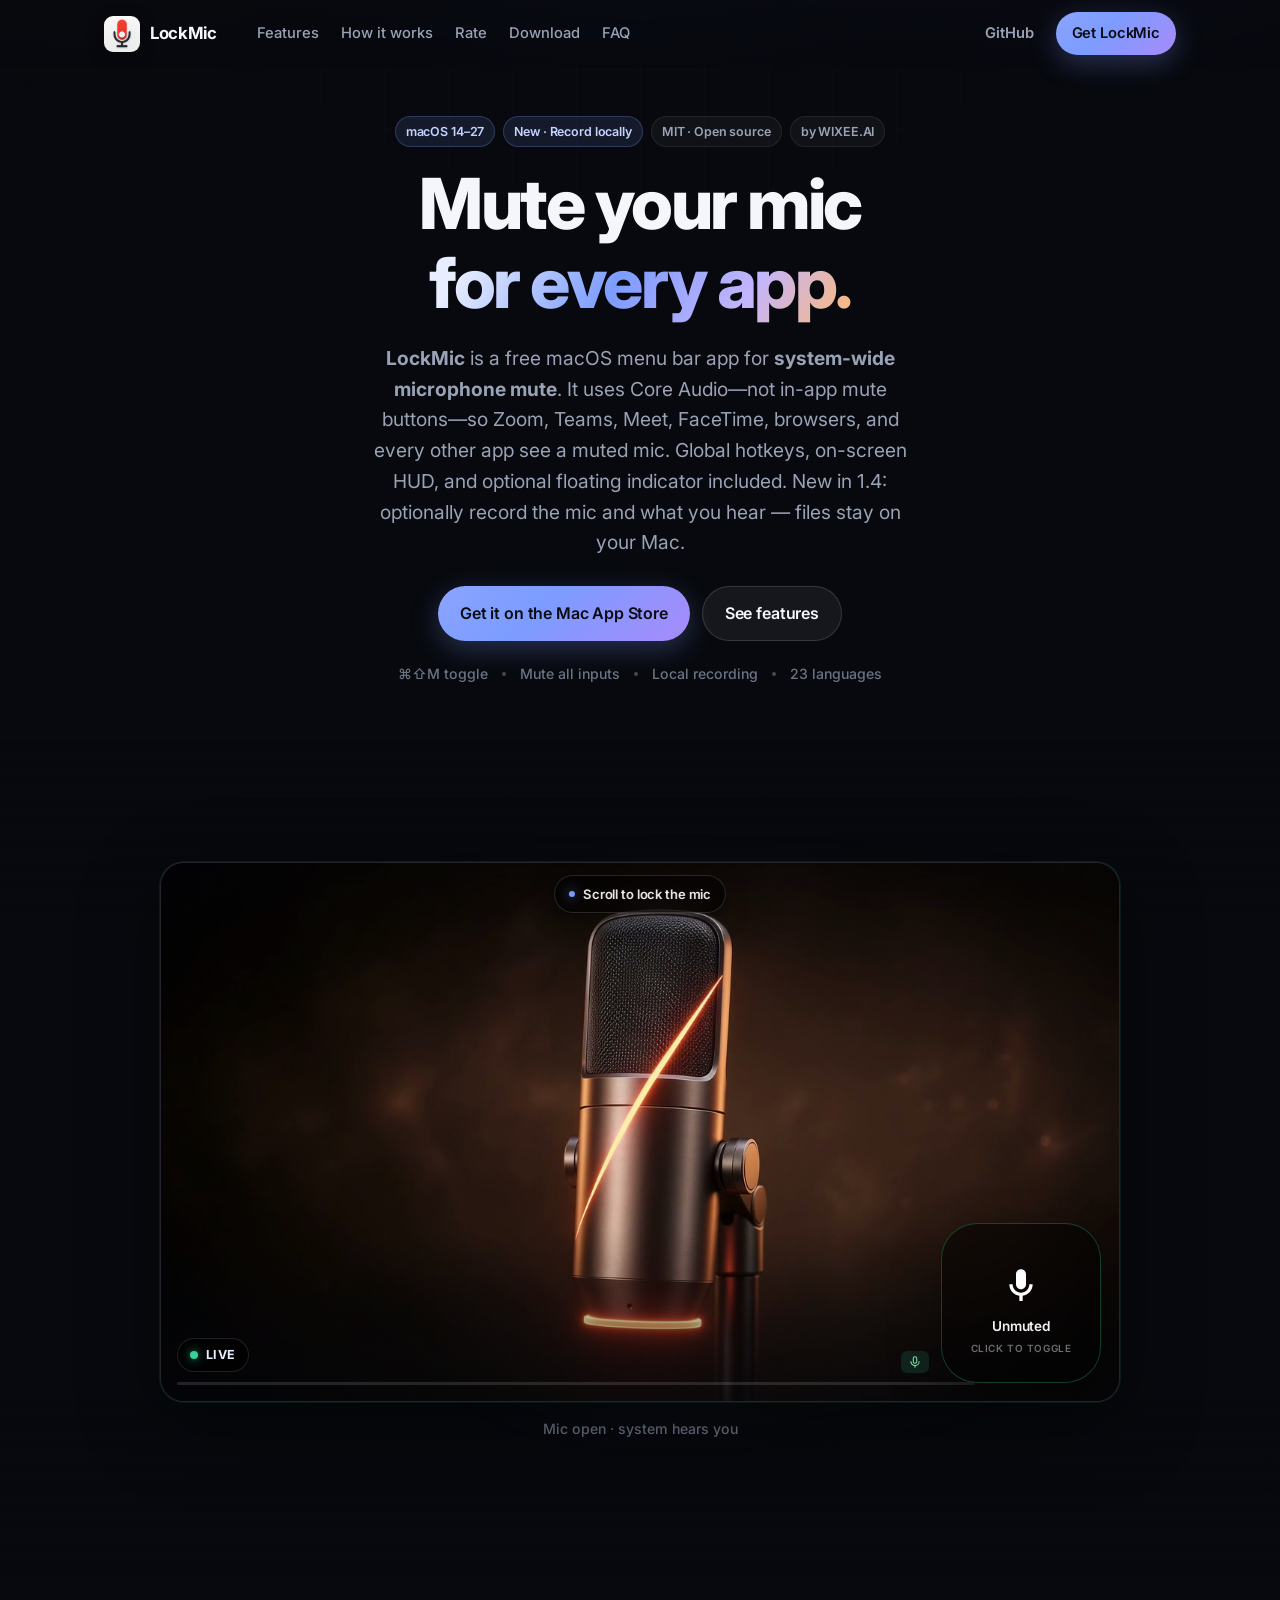
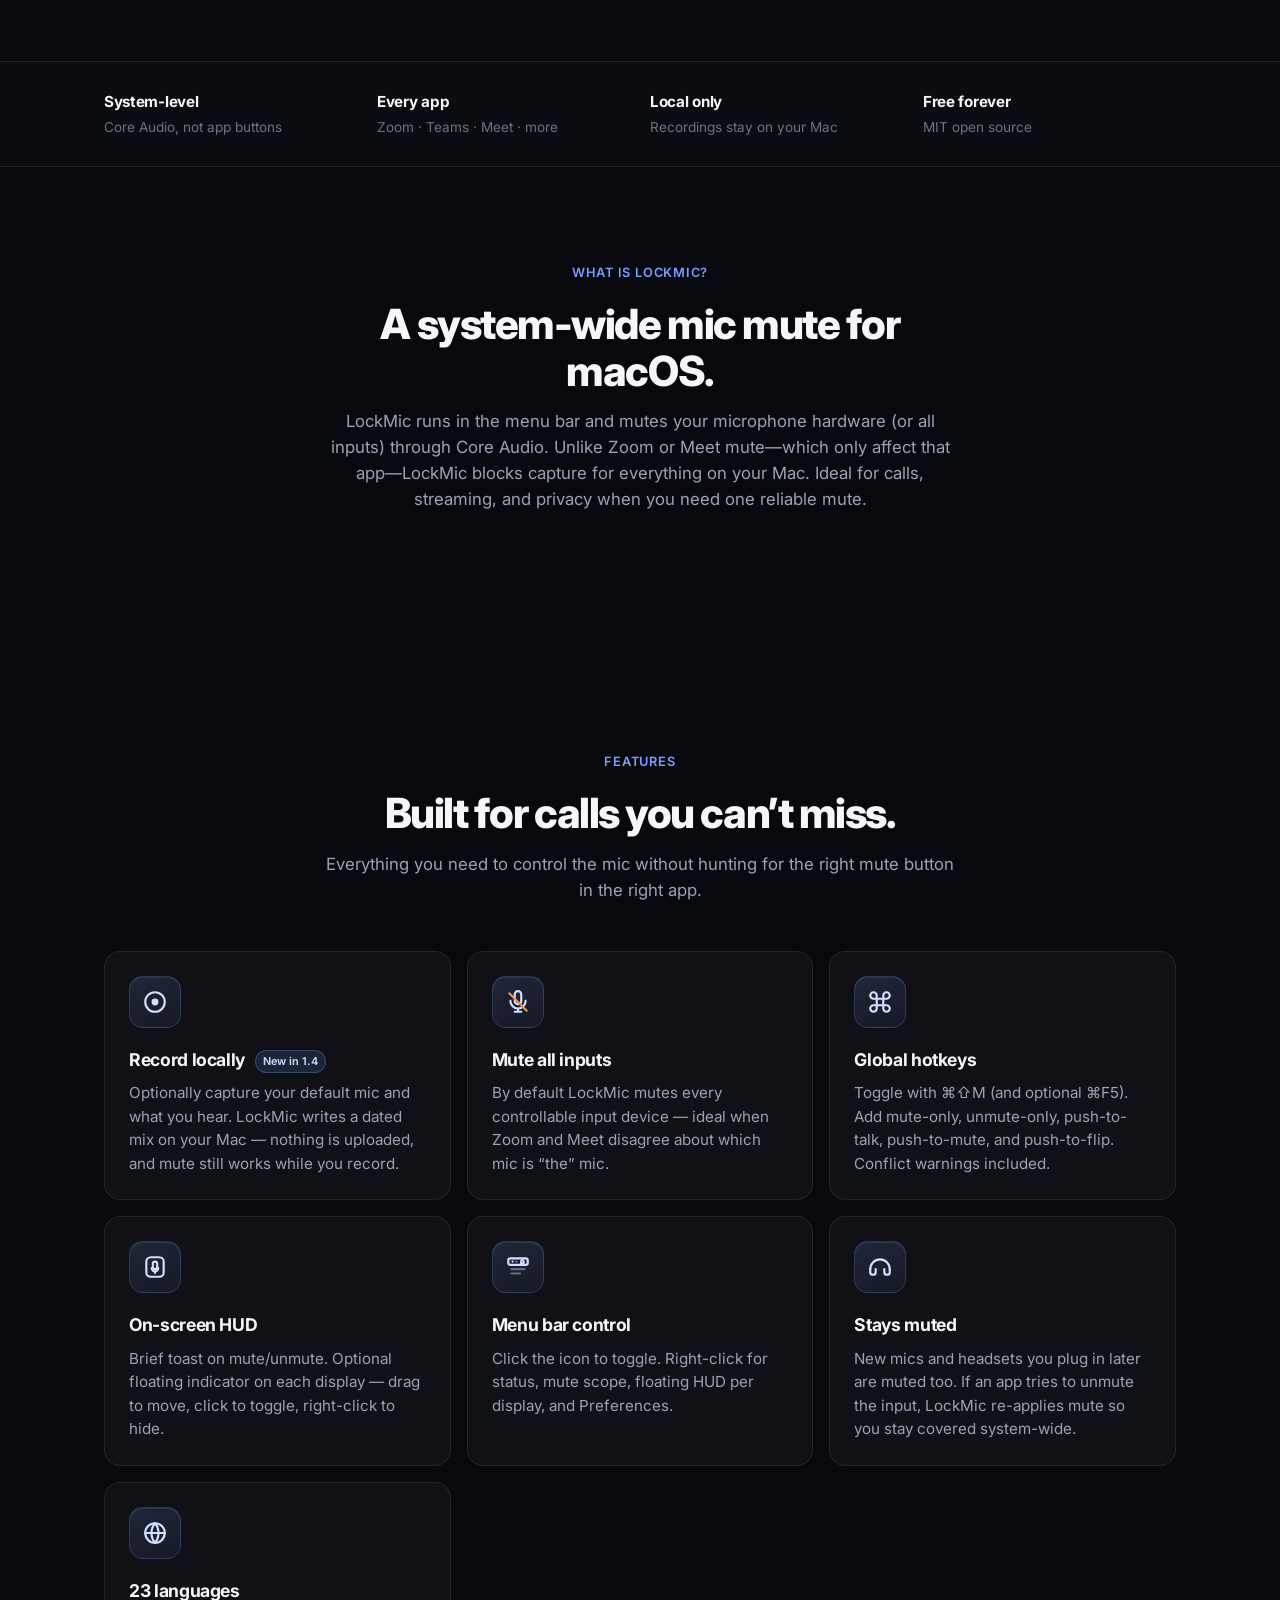
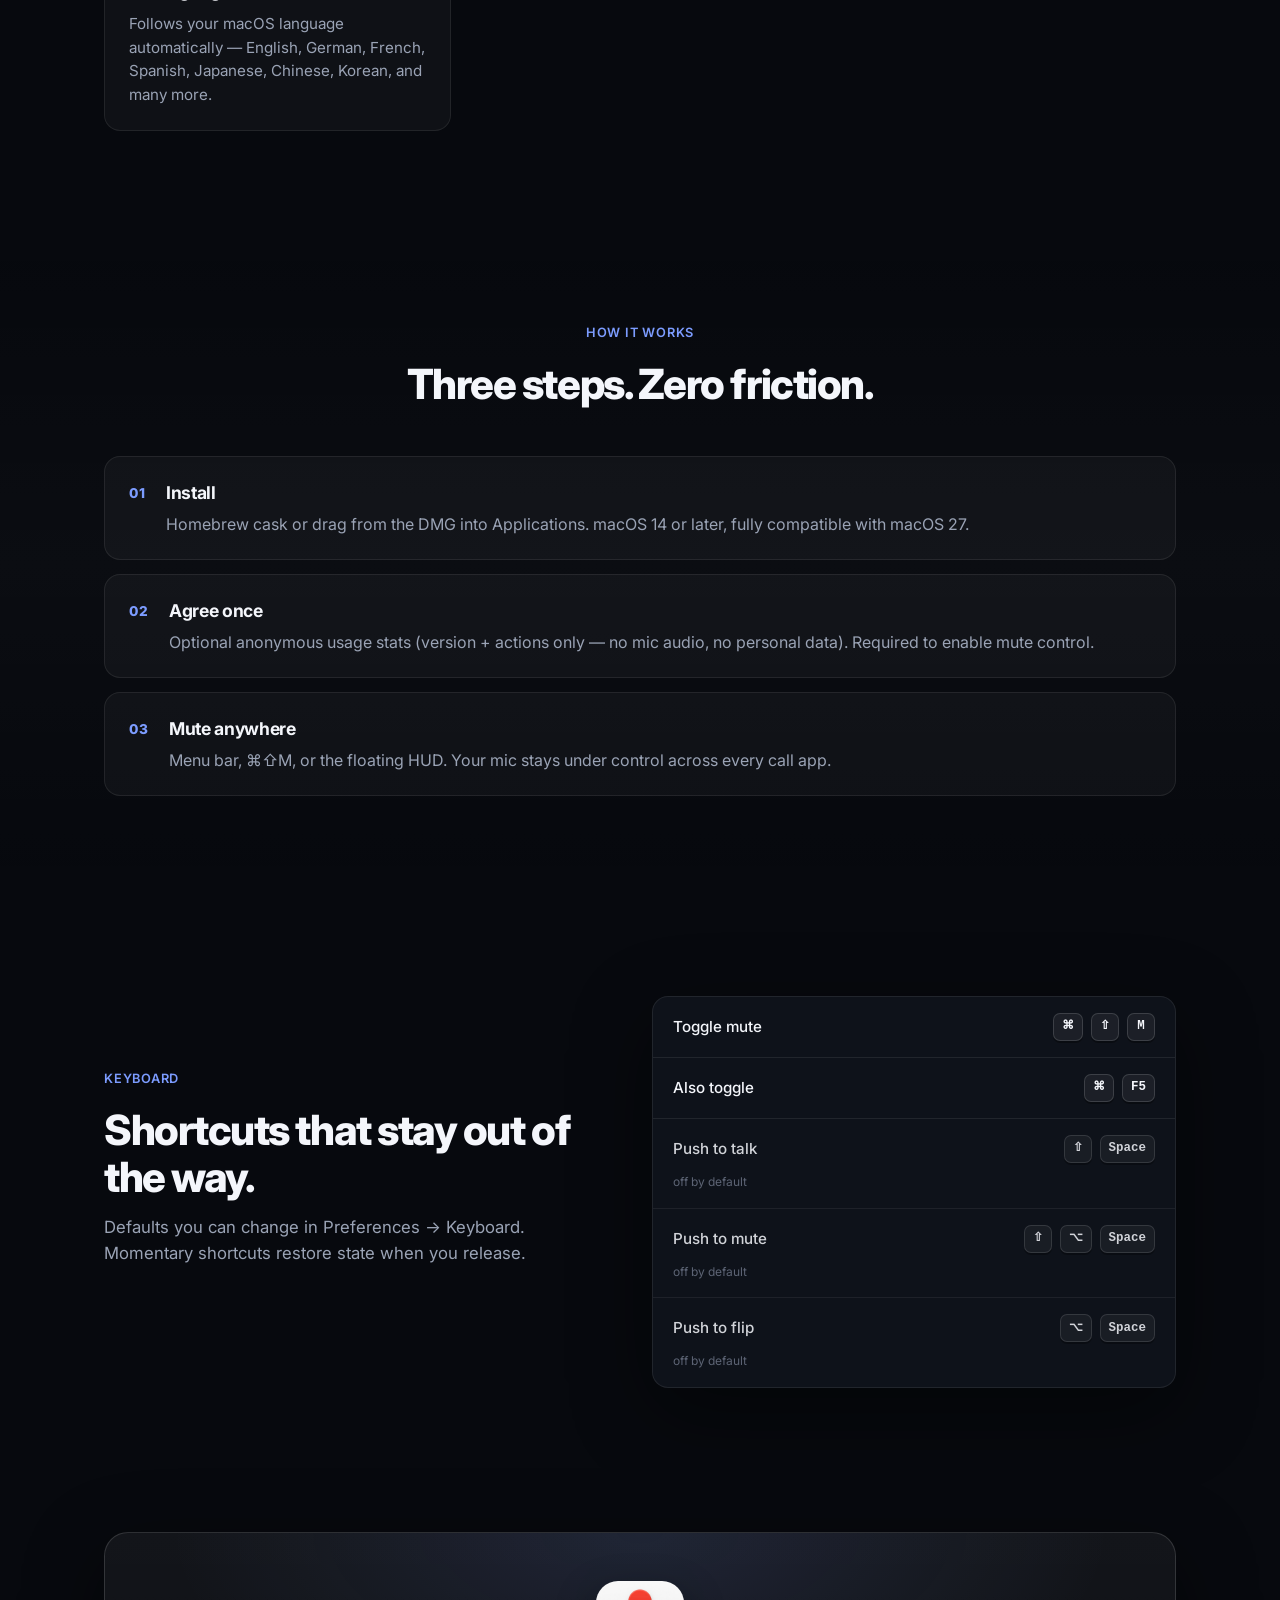
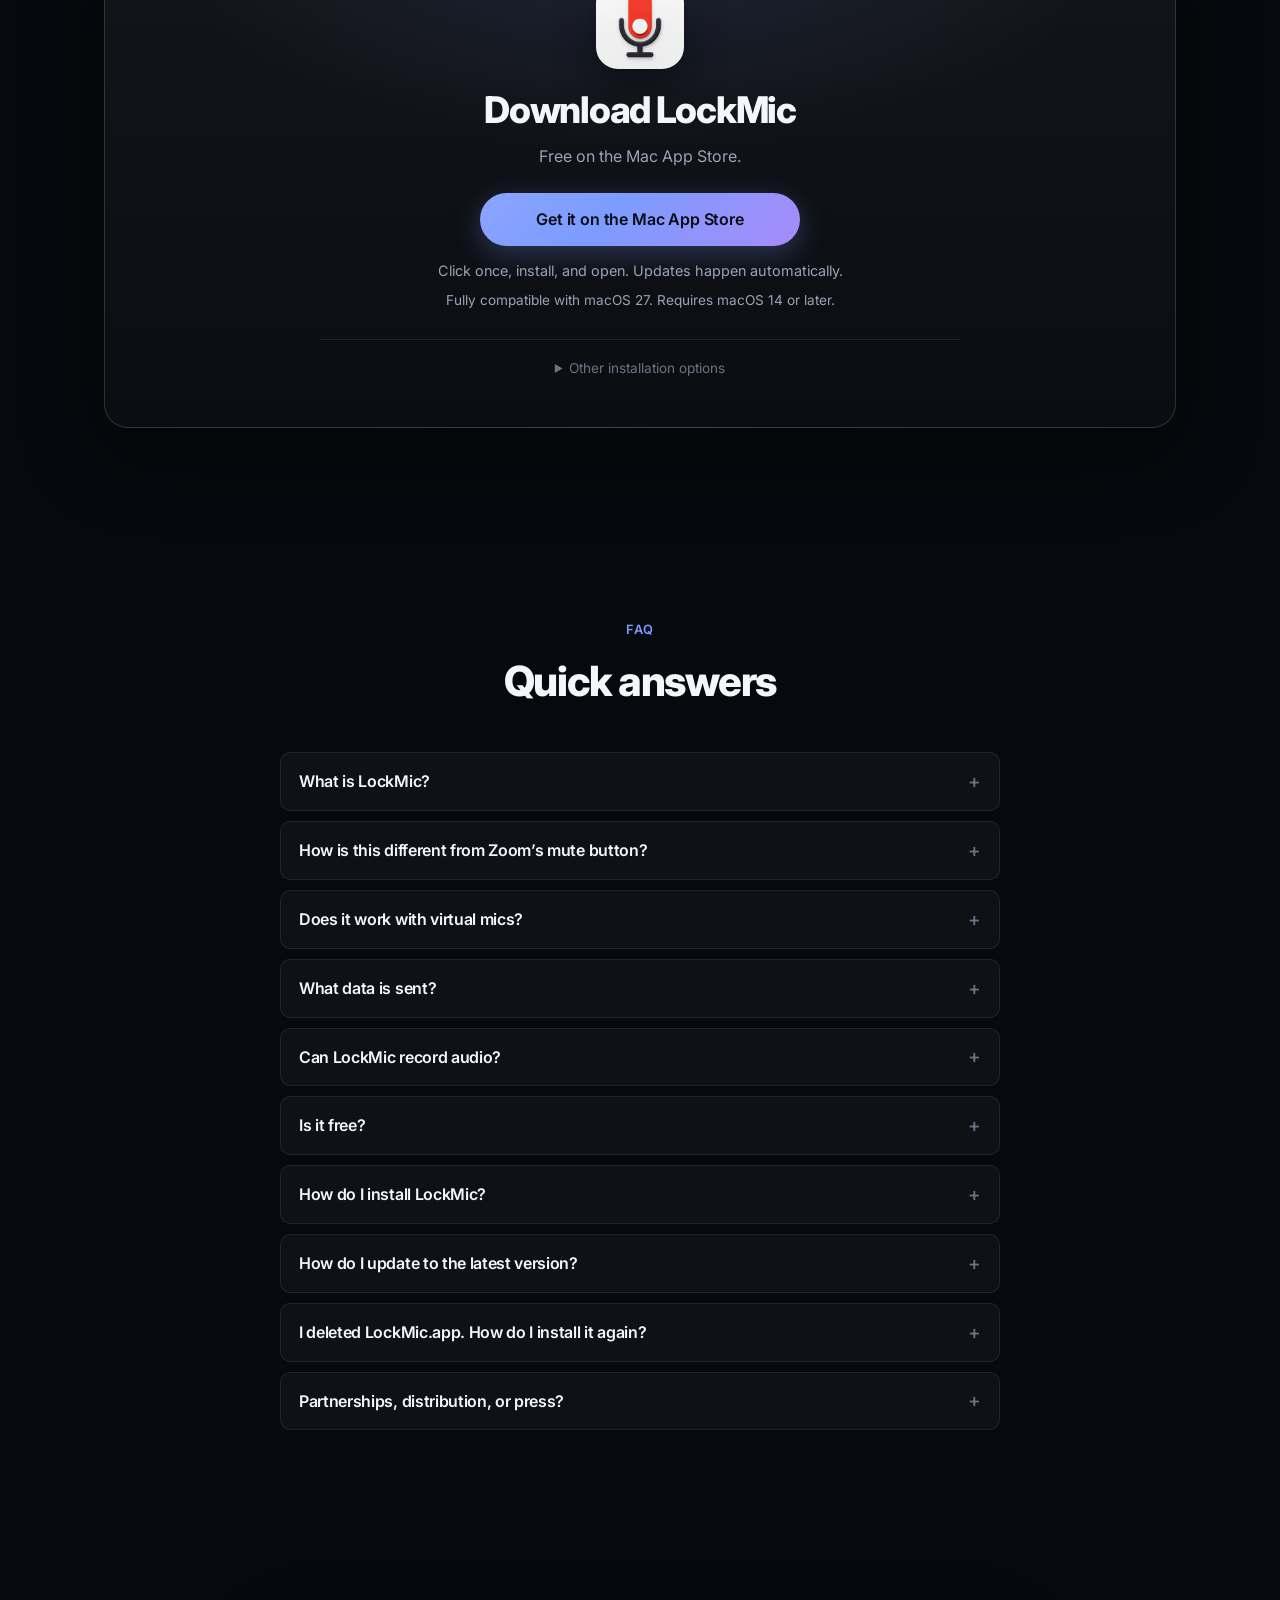
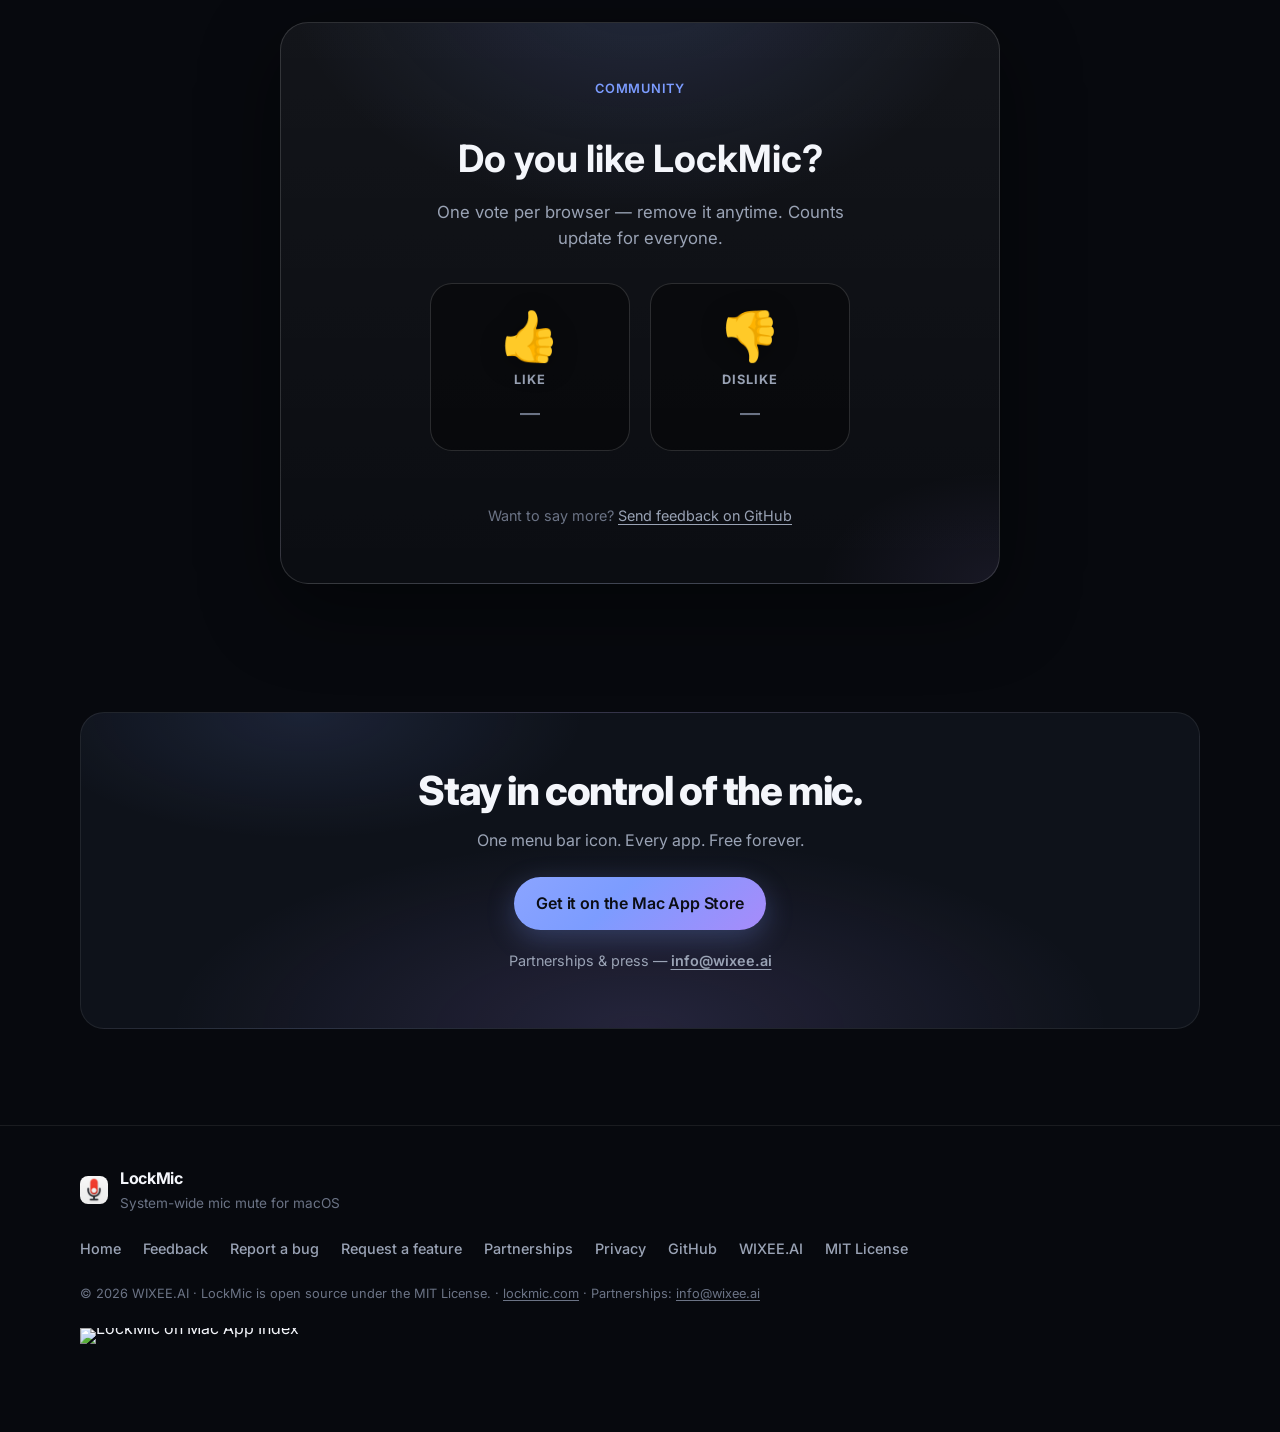
==== commit e70329bc: "Declare full compatibility with macOS 27 on the website" ====
--- a/website/public/index.html
+++ b/website/public/index.html
@@ -73,7 +73,7 @@
     "screenshot": "https://lockmic.com/assets/og-v2.png",
     "applicationCategory": "UtilitiesApplication",
     "applicationSubCategory": "Audio",
-    "operatingSystem": "macOS 14.0 or later",
+    "operatingSystem": "macOS 14 or later, including macOS 27",
     "softwareVersion": "1.5.7",
     "downloadUrl": "https://apps.apple.com/app/lockmic/id6813446039?mt=12",
     "installUrl": "https://apps.apple.com/app/lockmic/id6813446039?mt=12",
@@ -200,7 +200,7 @@
         "name": "How do I install LockMic?",
         "acceptedAnswer": {
           "@type": "Answer",
-          "text": "Get LockMic from the Mac App Store and click Install. The App Store handles future updates automatically. Homebrew and DMG installs remain available as alternatives. Requires macOS 14 or later."
+          "text": "Get LockMic from the Mac App Store and click Install. The App Store handles future updates automatically. Homebrew and DMG installs remain available as alternatives. Requires macOS 14 or later and is fully compatible with macOS 27."
         }
       },
       {
@@ -298,7 +298,7 @@
     <section class="hero" id="top">
       <div class="hero-inner">
         <p class="eyebrow reveal">
-          <span class="pill">macOS 14+</span>
+          <span class="pill">macOS 14–27</span>
           <a class="pill" href="#features">New · Record locally</a>
           <span class="pill pill-soft">MIT · Open source</span>
           <a class="pill pill-soft" href="https://wixee.ai" rel="noopener noreferrer" target="_blank">by WIXEE.AI</a>
@@ -536,7 +536,7 @@
           <span class="step-num">01</span>
           <div>
             <h3>Install</h3>
-            <p>Homebrew cask or drag from the DMG into Applications. macOS 14 Sonoma or later.</p>
+            <p>Homebrew cask or drag from the DMG into Applications. macOS 14 or later, fully compatible with macOS 27.</p>
           </div>
         </li>
         <li class="step reveal">
@@ -592,7 +592,7 @@
           </a>
         </div>
         <p class="download-note">Click once, install, and open. Updates happen automatically.</p>
-        <p class="download-req">Requires macOS 14 or later</p>
+        <p class="download-req">Fully compatible with macOS 27. Requires macOS 14 or later.</p>
 
         <details class="alternative-installs">
           <summary>Other installation options</summary>
@@ -669,7 +669,7 @@
           <p>Get LockMic from the <a href="https://apps.apple.com/app/lockmic/id6813446039?mt=12"
               rel="noopener noreferrer" target="_blank">Mac App Store</a>, click <strong>Get</strong>, then
             <strong>Install</strong>. Homebrew and DMG installs are also available in <a href="#download">Download</a>.
-            Requires macOS 14+.</p>
+            Requires macOS 14 or later, fully compatible with macOS 27.</p>
         </details>
         <details class="faq-item reveal">
           <summary>How do I update to the latest version?</summary>
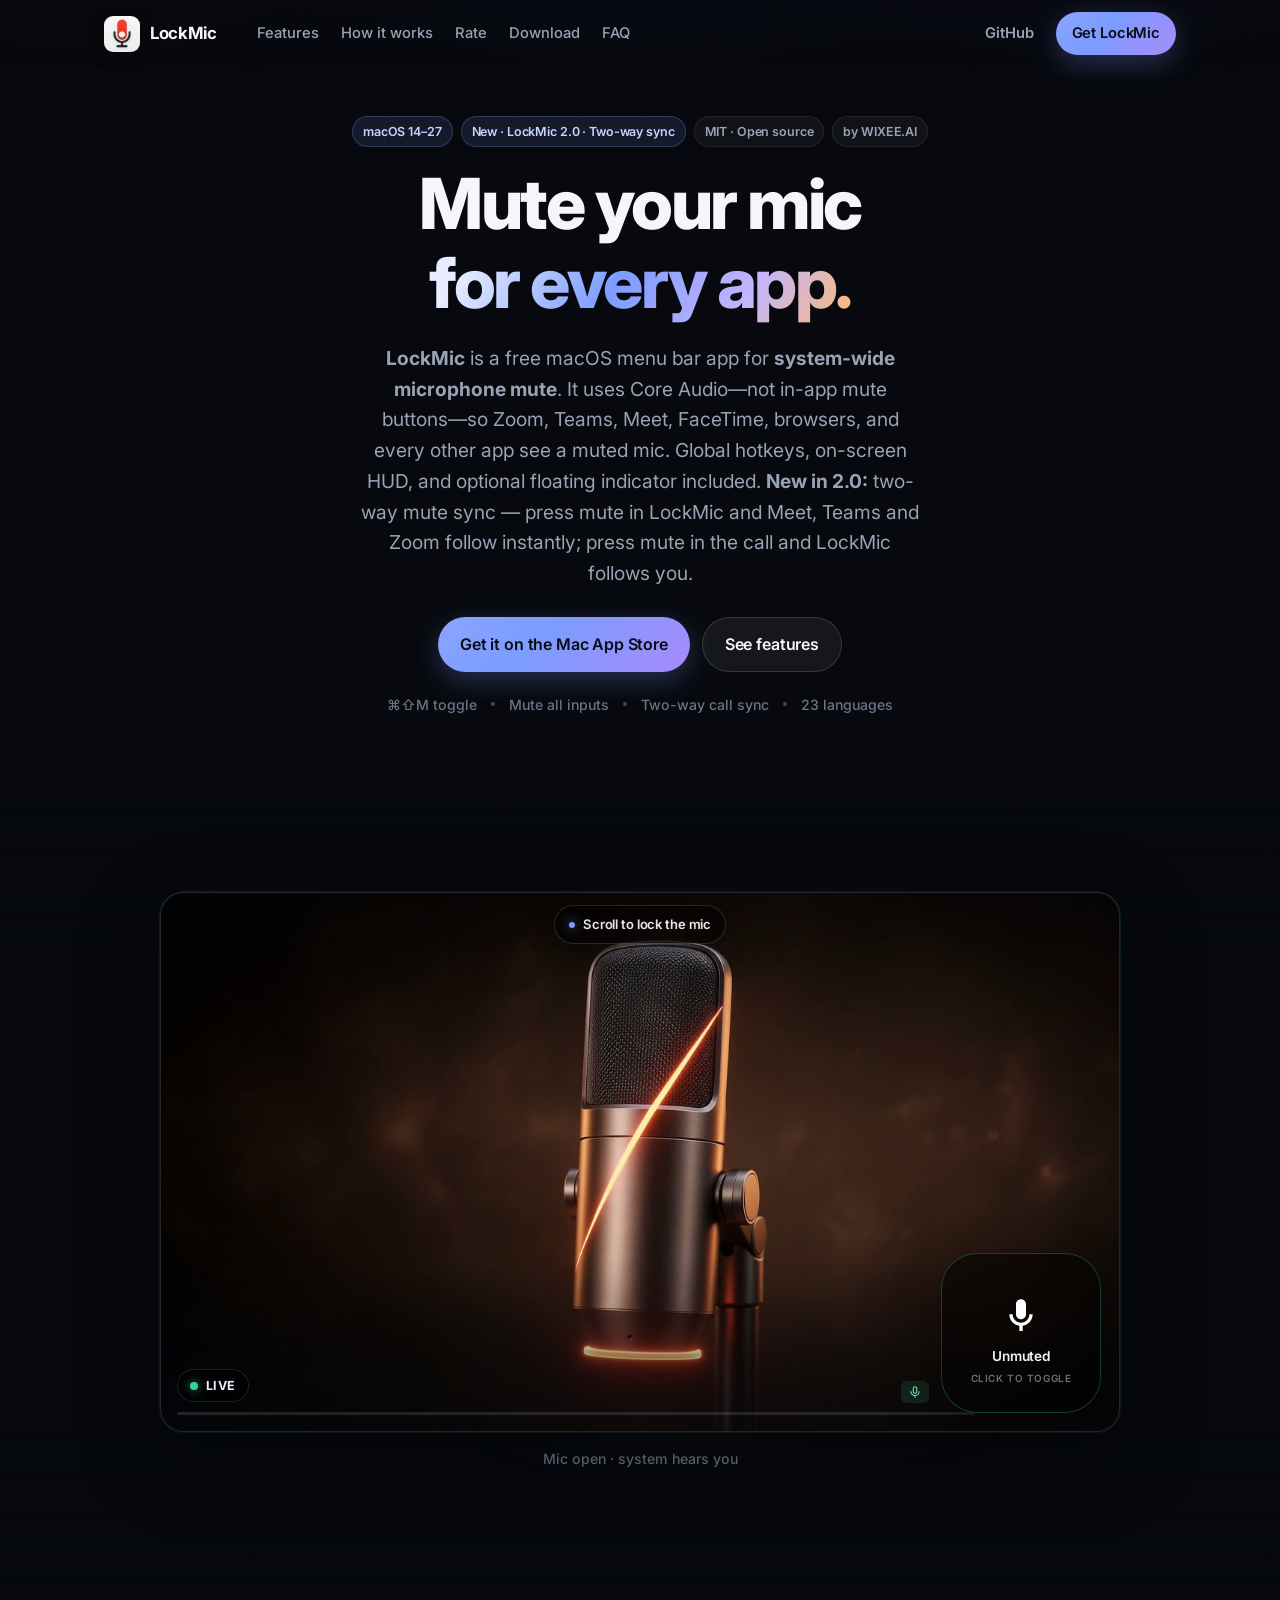
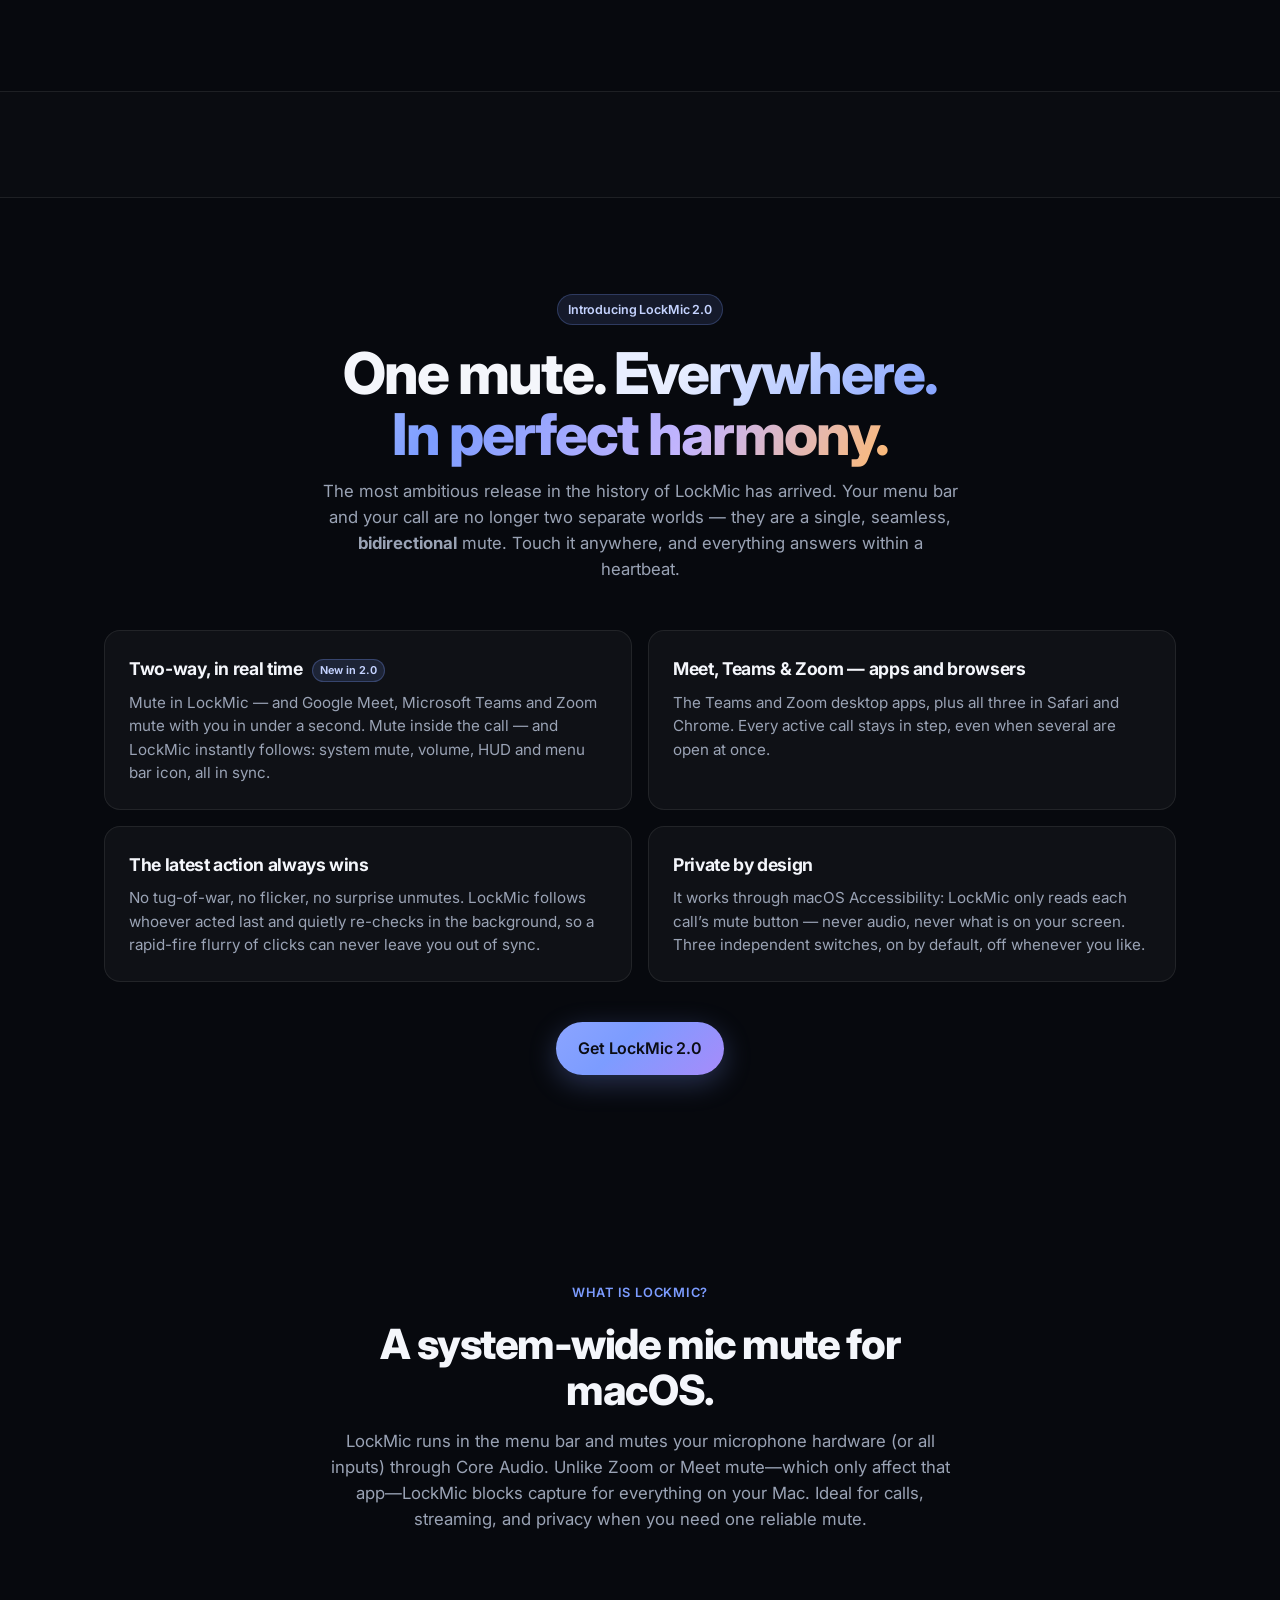
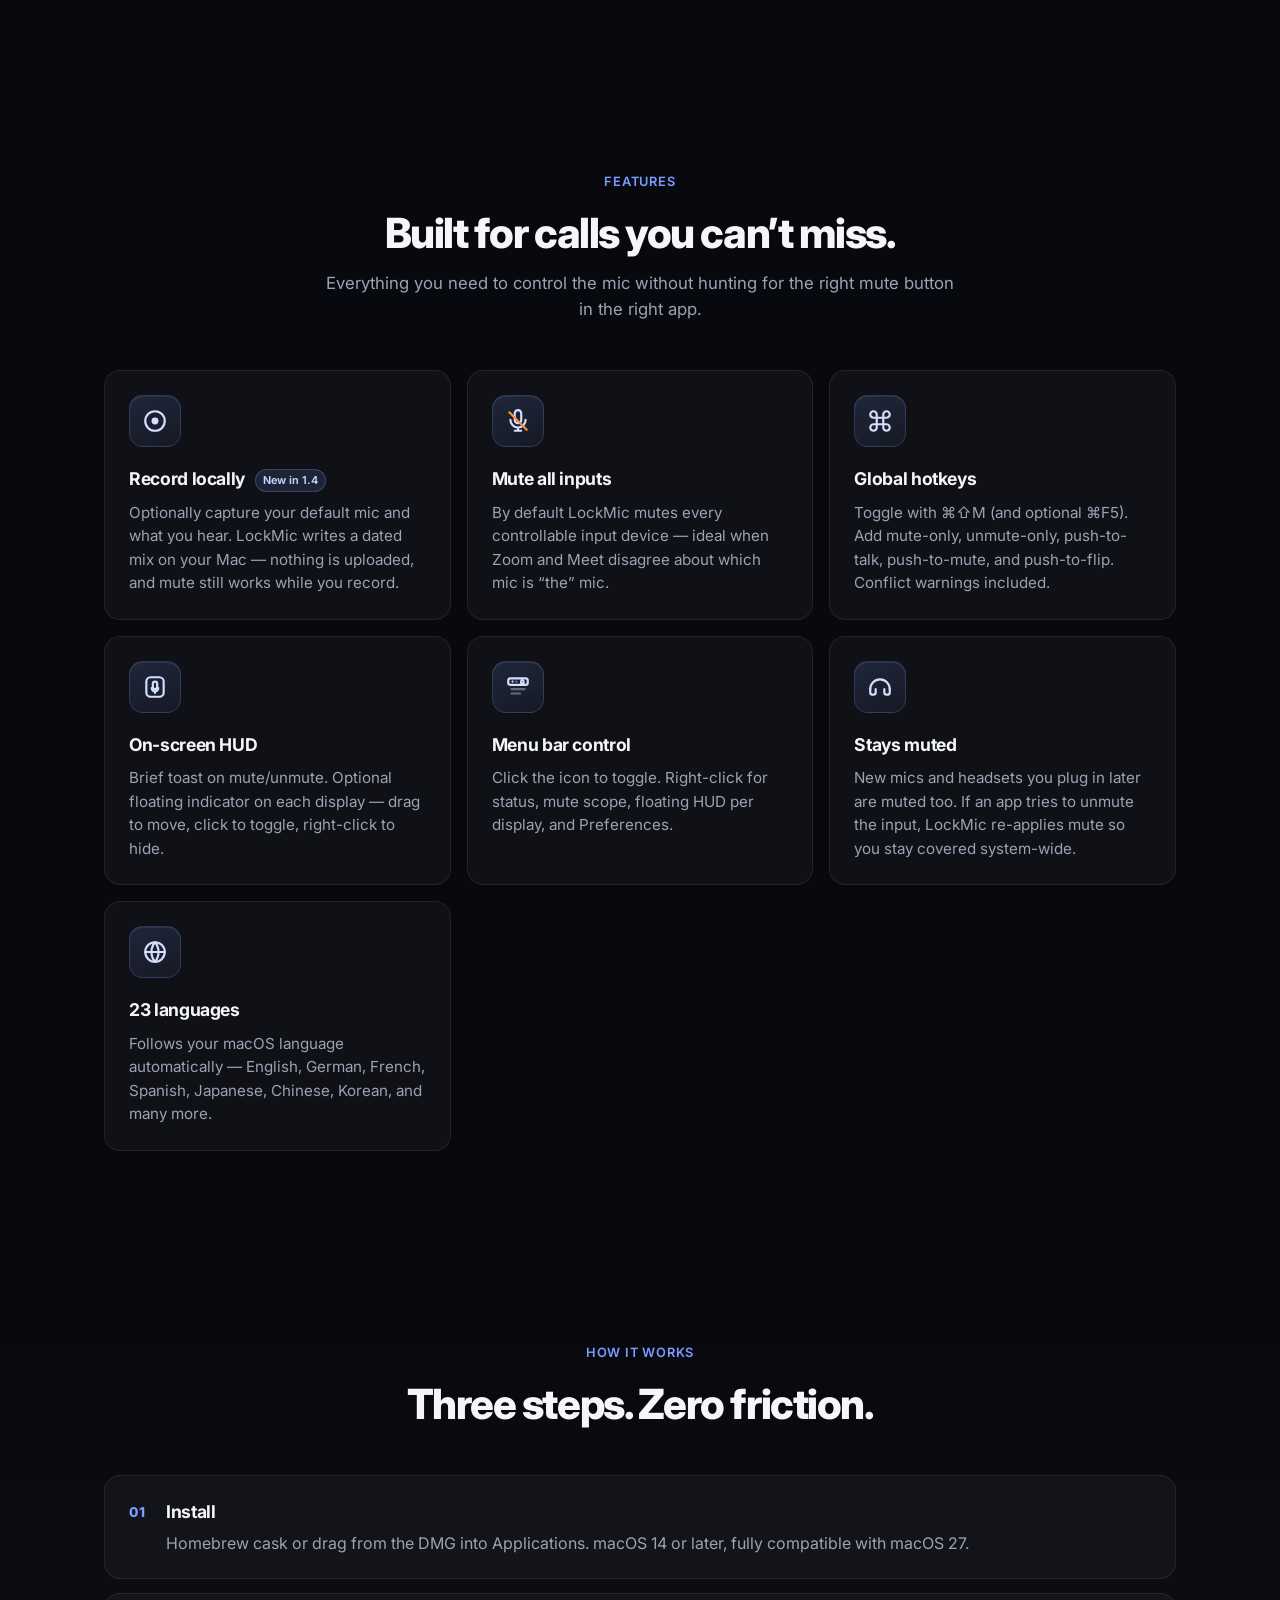
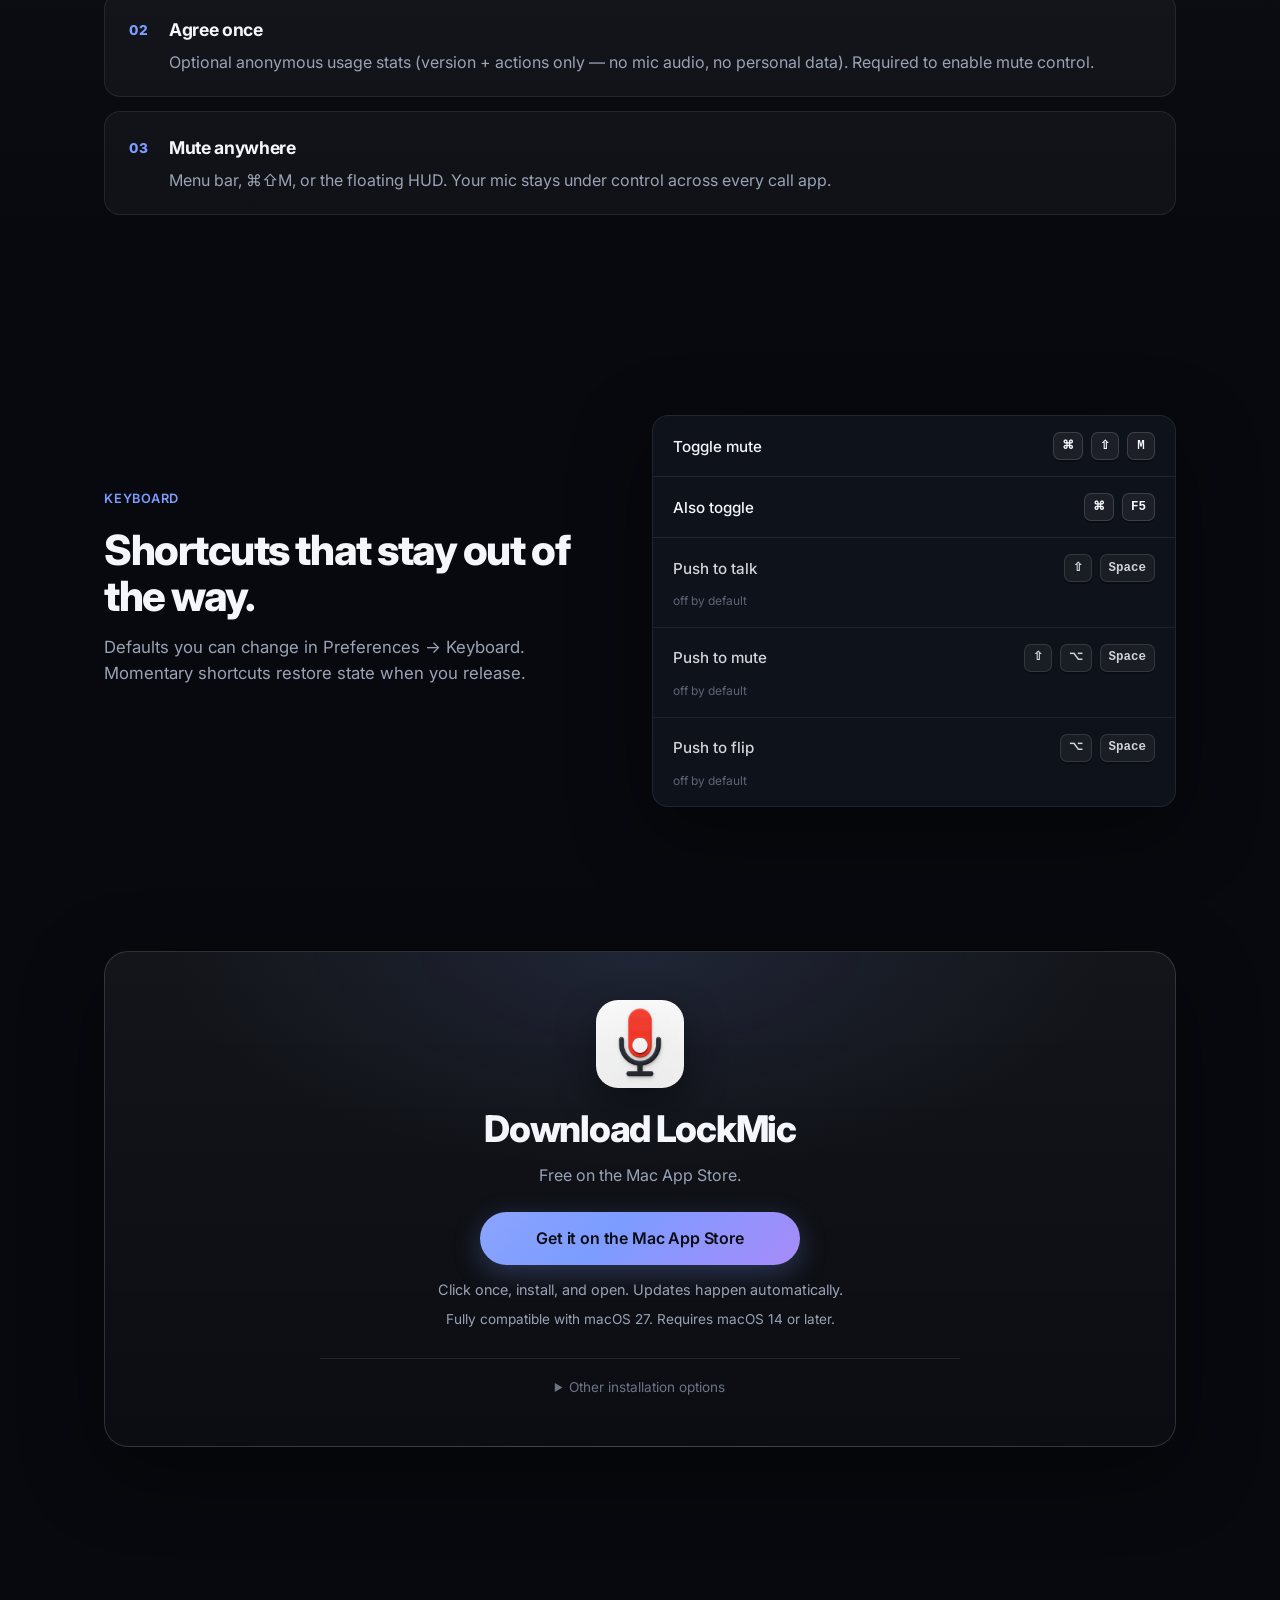
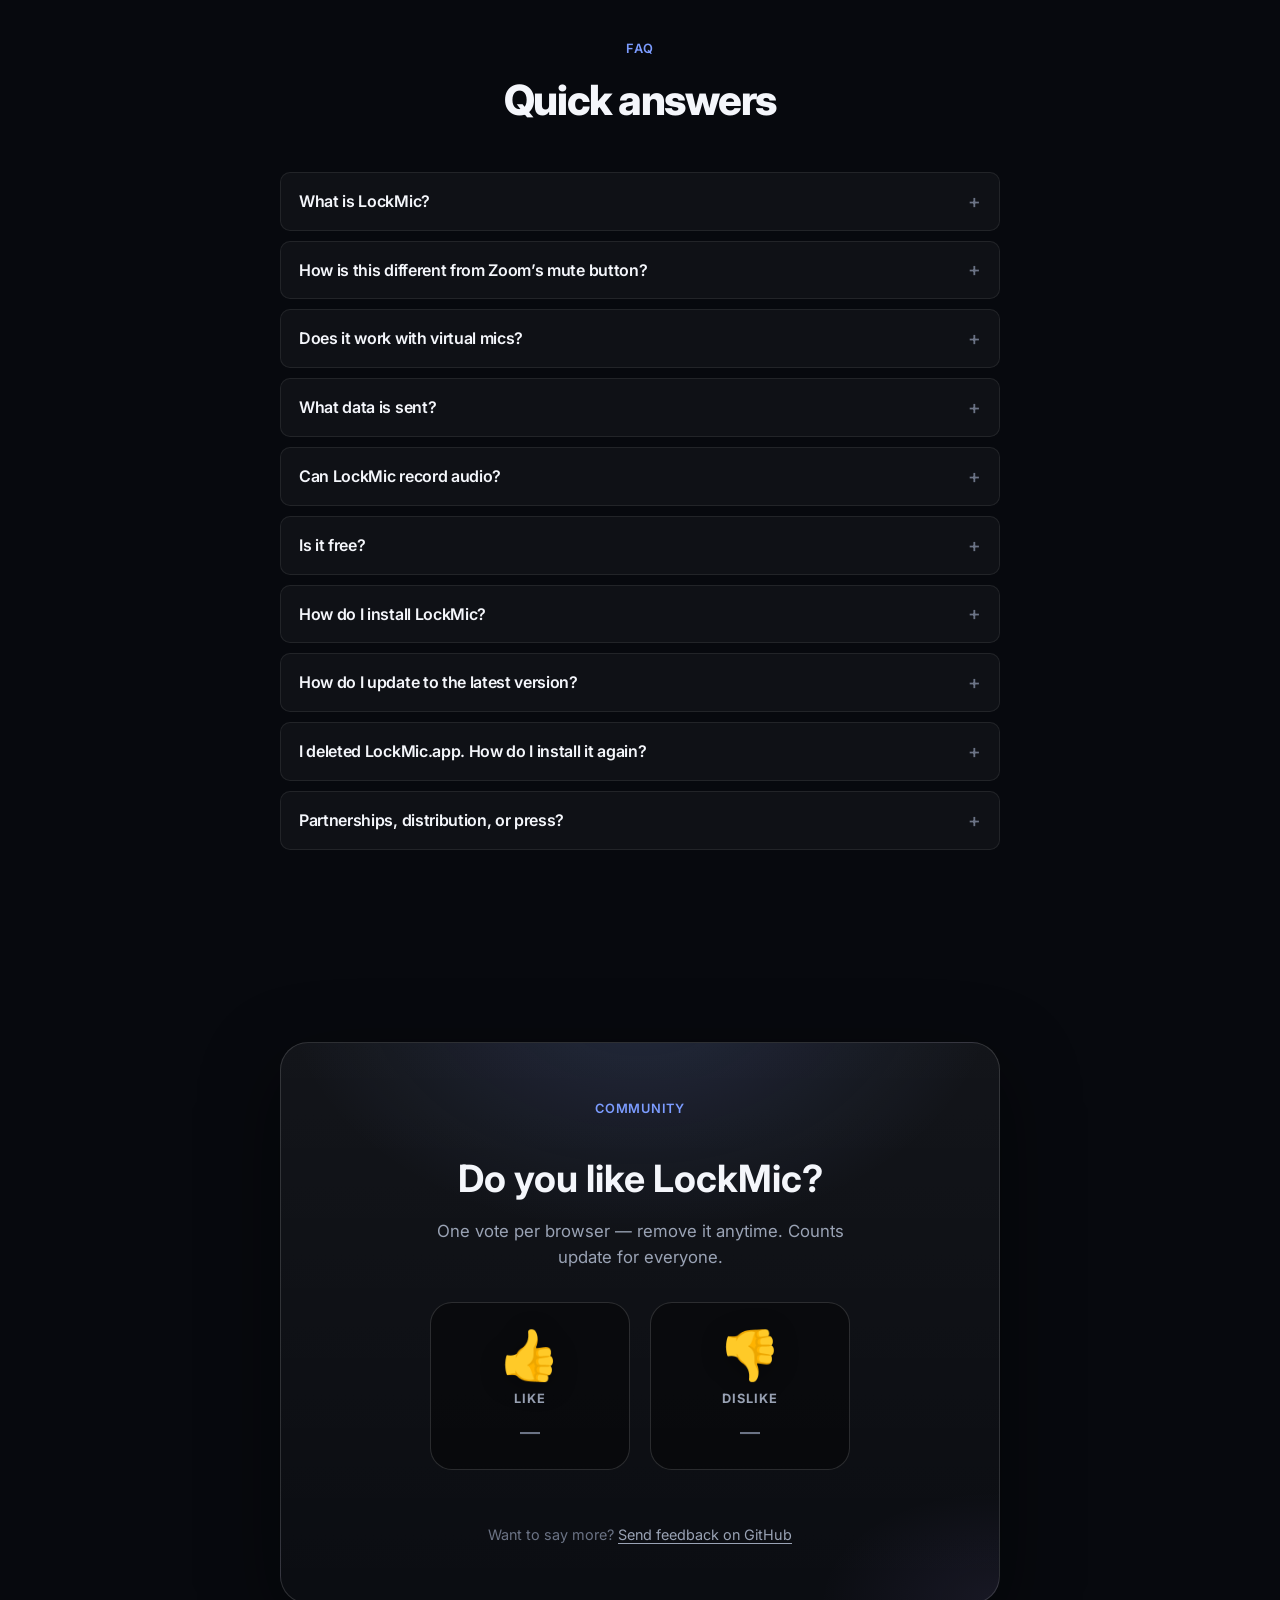
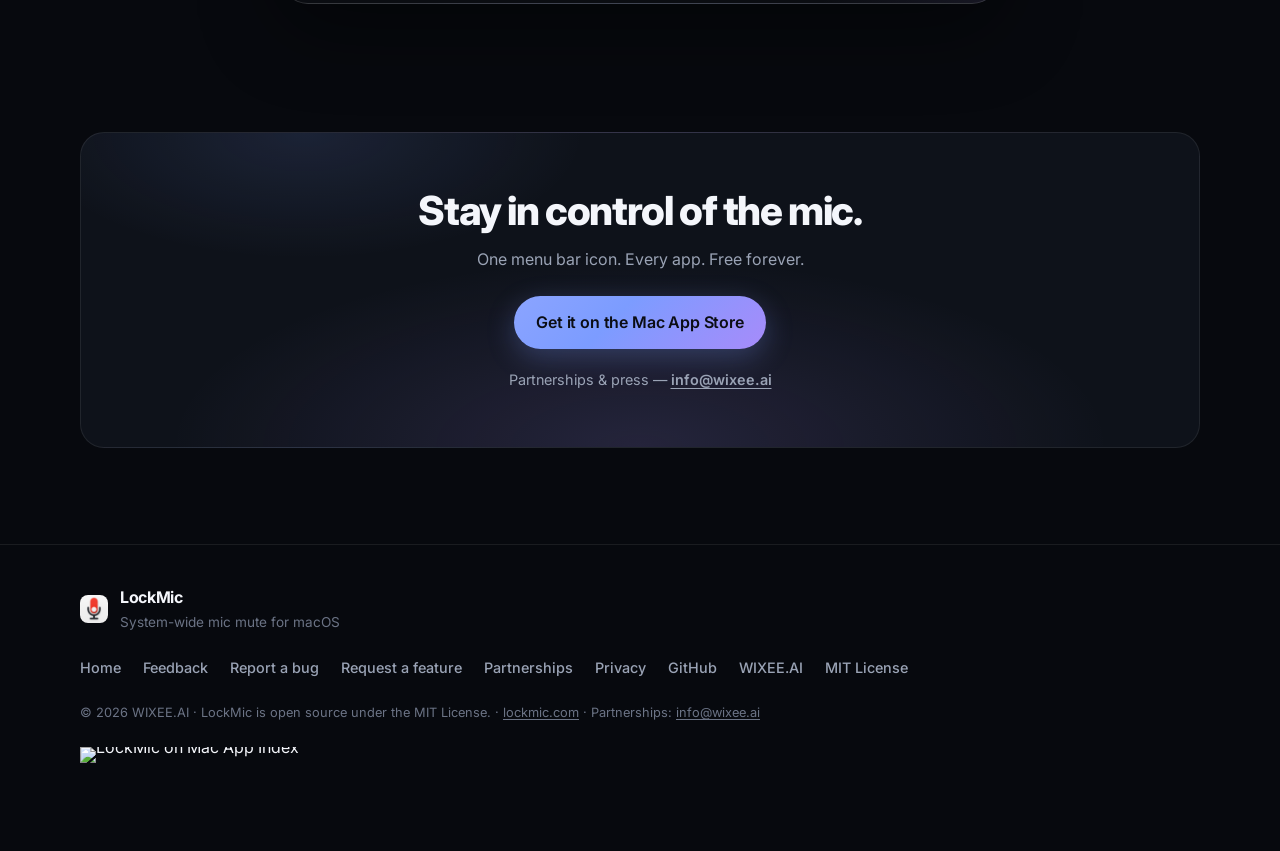
==== commit ce7f1e33: "Website: LockMic 2.0 announcement (two-way call sync) Co-Authored-By: Claude Sonnet 5.5 <noreply@ant" ====
--- a/website/public/index.html
+++ b/website/public/index.html
@@ -299,7 +299,7 @@
       <div class="hero-inner">
         <p class="eyebrow reveal">
           <span class="pill">macOS 14–27</span>
-          <a class="pill" href="#features">New · Record locally</a>
+          <a class="pill" href="#v2">New · LockMic 2.0 · Two-way sync</a>
           <span class="pill pill-soft">MIT · Open source</span>
           <a class="pill pill-soft" href="https://wixee.ai" rel="noopener noreferrer" target="_blank">by WIXEE.AI</a>
         </p>
@@ -312,7 +312,8 @@
           It uses Core Audio—not in-app mute buttons—so Zoom, Teams, Meet, FaceTime, browsers, and every other app see a
           muted mic.
           Global hotkeys, on-screen HUD, and optional floating indicator included.
-          New in 1.4: optionally record the mic and what you hear — files stay on your Mac.
+          <strong>New in 2.0:</strong> two-way mute sync — press mute in LockMic and Meet, Teams and Zoom follow instantly;
+          press mute in the call and LockMic follows you.
         </p>
         <div class="hero-cta reveal">
           <a class="btn btn-primary btn-lg app-store-link"
@@ -324,7 +325,7 @@
           <span class="dot"></span>
           <span>Mute all inputs</span>
           <span class="dot"></span>
-          <span>Local recording</span>
+          <span>Two-way call sync</span>
           <span class="dot"></span>
           <span>23 languages</span>
         </p>
@@ -398,10 +399,47 @@
     <section class="strip" aria-label="Highlights">
       <div class="strip-inner">
         <div class="strip-item reveal"><strong>System-level</strong><span>Core Audio, not app buttons</span></div>
-        <div class="strip-item reveal"><strong>Every app</strong><span>Zoom · Teams · Meet · more</span></div>
+        <div class="strip-item reveal"><strong>Two-way sync</strong><span>Zoom · Teams · Meet follow your mute</span></div>
         <div class="strip-item reveal"><strong>Local only</strong><span>Recordings stay on your Mac</span></div>
         <div class="strip-item reveal"><strong>Free forever</strong><span>MIT open source</span></div>
       </div>
+    </section>
+
+    <!-- 2.0 announcement -->
+    <section class="section v2" id="v2" aria-labelledby="v2-heading">
+      <div class="v2-glow" aria-hidden="true"></div>
+      <div class="section-head reveal">
+        <p class="eyebrow"><span class="pill">Introducing LockMic 2.0</span></p>
+        <h2 id="v2-heading">One mute. <span class="gradient-text">Everywhere. In perfect harmony.</span></h2>
+        <p class="section-lead">
+          The most ambitious release in the history of LockMic has arrived. Your menu bar and your call are no longer two
+          separate worlds — they are a single, seamless, <strong>bidirectional</strong> mute. Touch it anywhere, and
+          everything answers within a heartbeat.
+        </p>
+      </div>
+      <div class="feature-grid">
+        <article class="feature-card reveal">
+          <h3>Two-way, in real time <span class="feature-new">New in 2.0</span></h3>
+          <p>Mute in LockMic — and Google Meet, Microsoft Teams and Zoom mute with you in under a second. Mute inside the
+            call — and LockMic instantly follows: system mute, volume, HUD and menu bar icon, all in sync.</p>
+        </article>
+        <article class="feature-card reveal">
+          <h3>Meet, Teams &amp; Zoom — apps and browsers</h3>
+          <p>The Teams and Zoom desktop apps, plus all three in Safari and Chrome. Every active call stays in step, even
+            when several are open at once.</p>
+        </article>
+        <article class="feature-card reveal">
+          <h3>The latest action always wins</h3>
+          <p>No tug-of-war, no flicker, no surprise unmutes. LockMic follows whoever acted last and quietly re-checks in
+            the background, so a rapid-fire flurry of clicks can never leave you out of sync.</p>
+        </article>
+        <article class="feature-card reveal">
+          <h3>Private by design</h3>
+          <p>It works through macOS Accessibility: LockMic only reads each call’s mute button — never audio, never what is
+            on your screen. Three independent switches, on by default, off whenever you like.</p>
+        </article>
+      </div>
+      <p class="v2-cta reveal"><a class="btn btn-primary btn-lg" href="#download">Get LockMic 2.0</a></p>
     </section>
 
     <!-- What is -->
--- a/website/public/styles.css
+++ b/website/public/styles.css
@@ -2108,3 +2108,16 @@
     object-position: center 45%;
   }
 }
+
+/* LockMic 2.0 announcement */
+.v2 { position: relative; overflow: hidden; }
+.v2-glow {
+  position: absolute; inset: -20% 10% auto; height: 70%; z-index: 0; pointer-events: none;
+  background: radial-gradient(60% 60% at 50% 40%, rgba(120, 140, 255, 0.28), transparent 70%);
+  filter: blur(40px);
+}
+.v2 > * { position: relative; z-index: 1; }
+.v2 h2 { font-size: clamp(2.2rem, 5vw, 3.6rem); line-height: 1.05; }
+.v2-cta { text-align: center; margin-top: 2.5rem; }
+.v2 .feature-grid { grid-template-columns: repeat(2, minmax(0, 1fr)); }
+@media (max-width: 720px) { .v2 .feature-grid { grid-template-columns: 1fr; } }
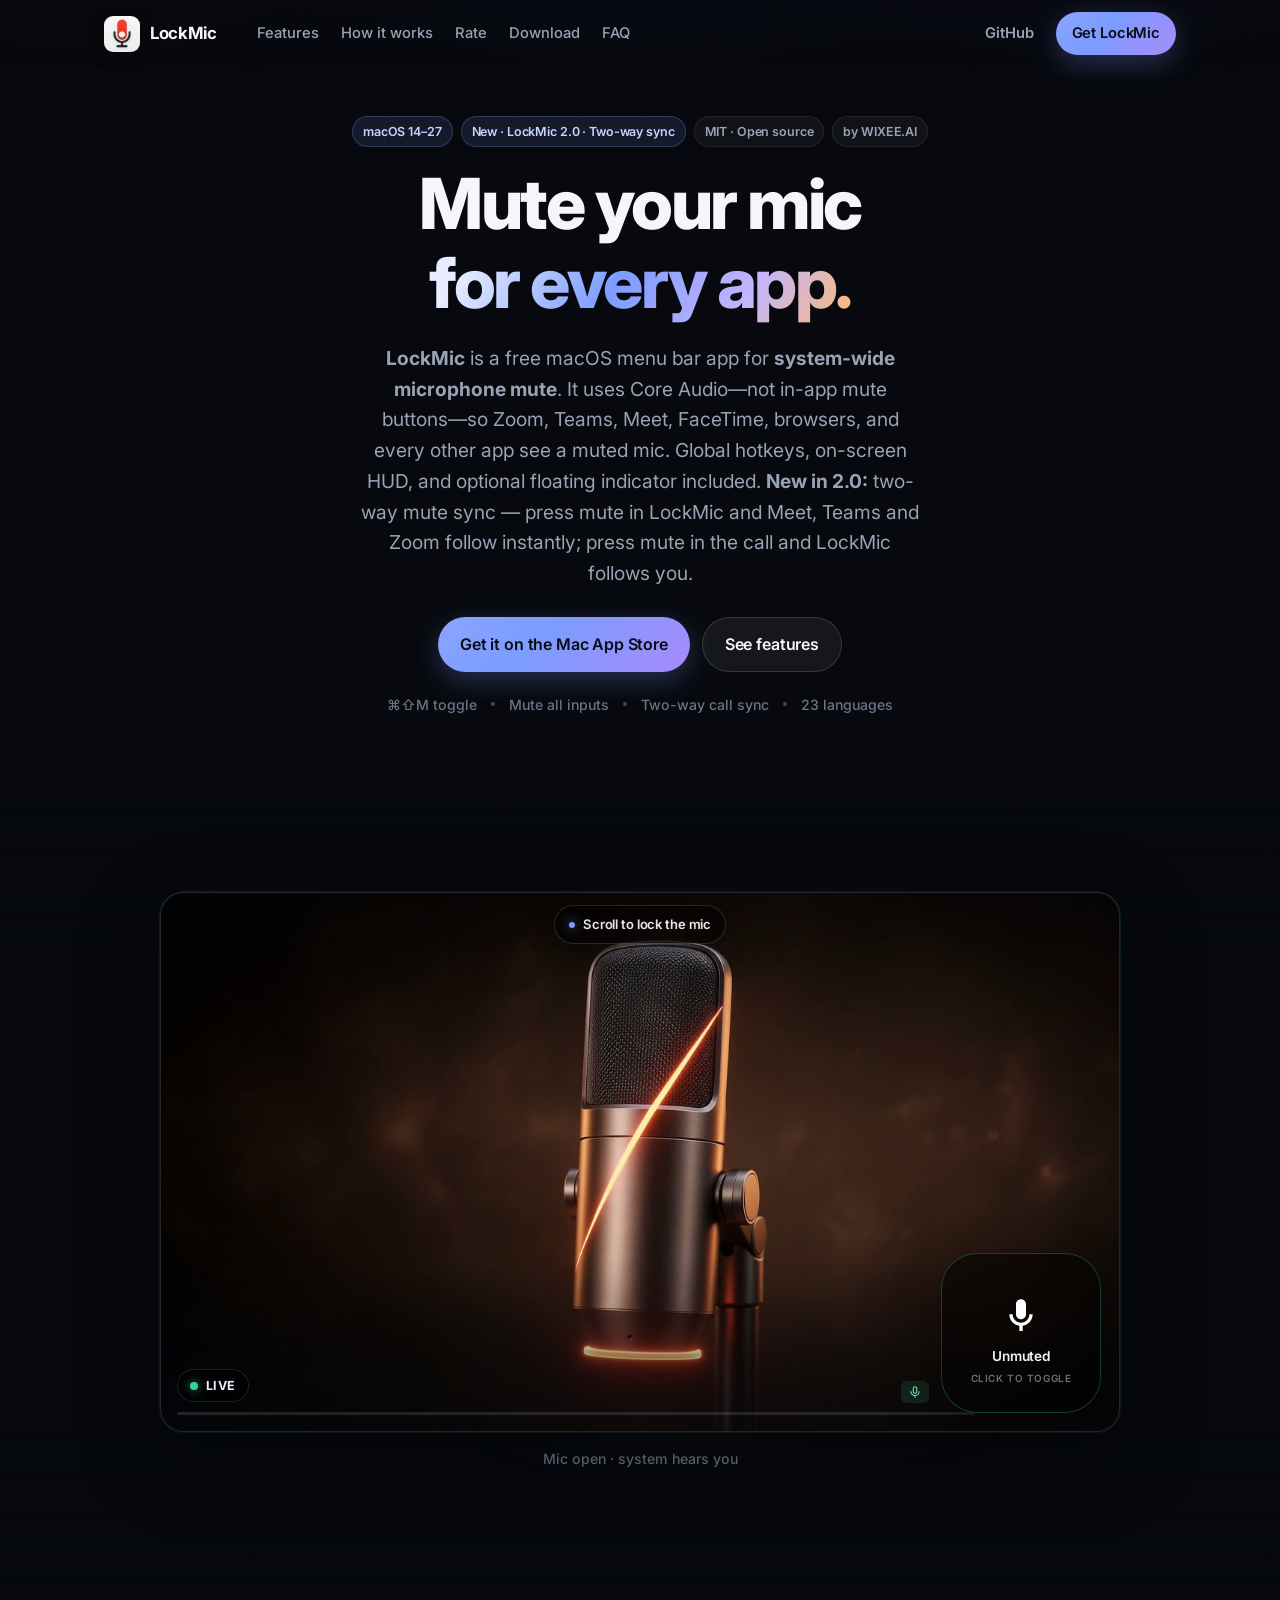
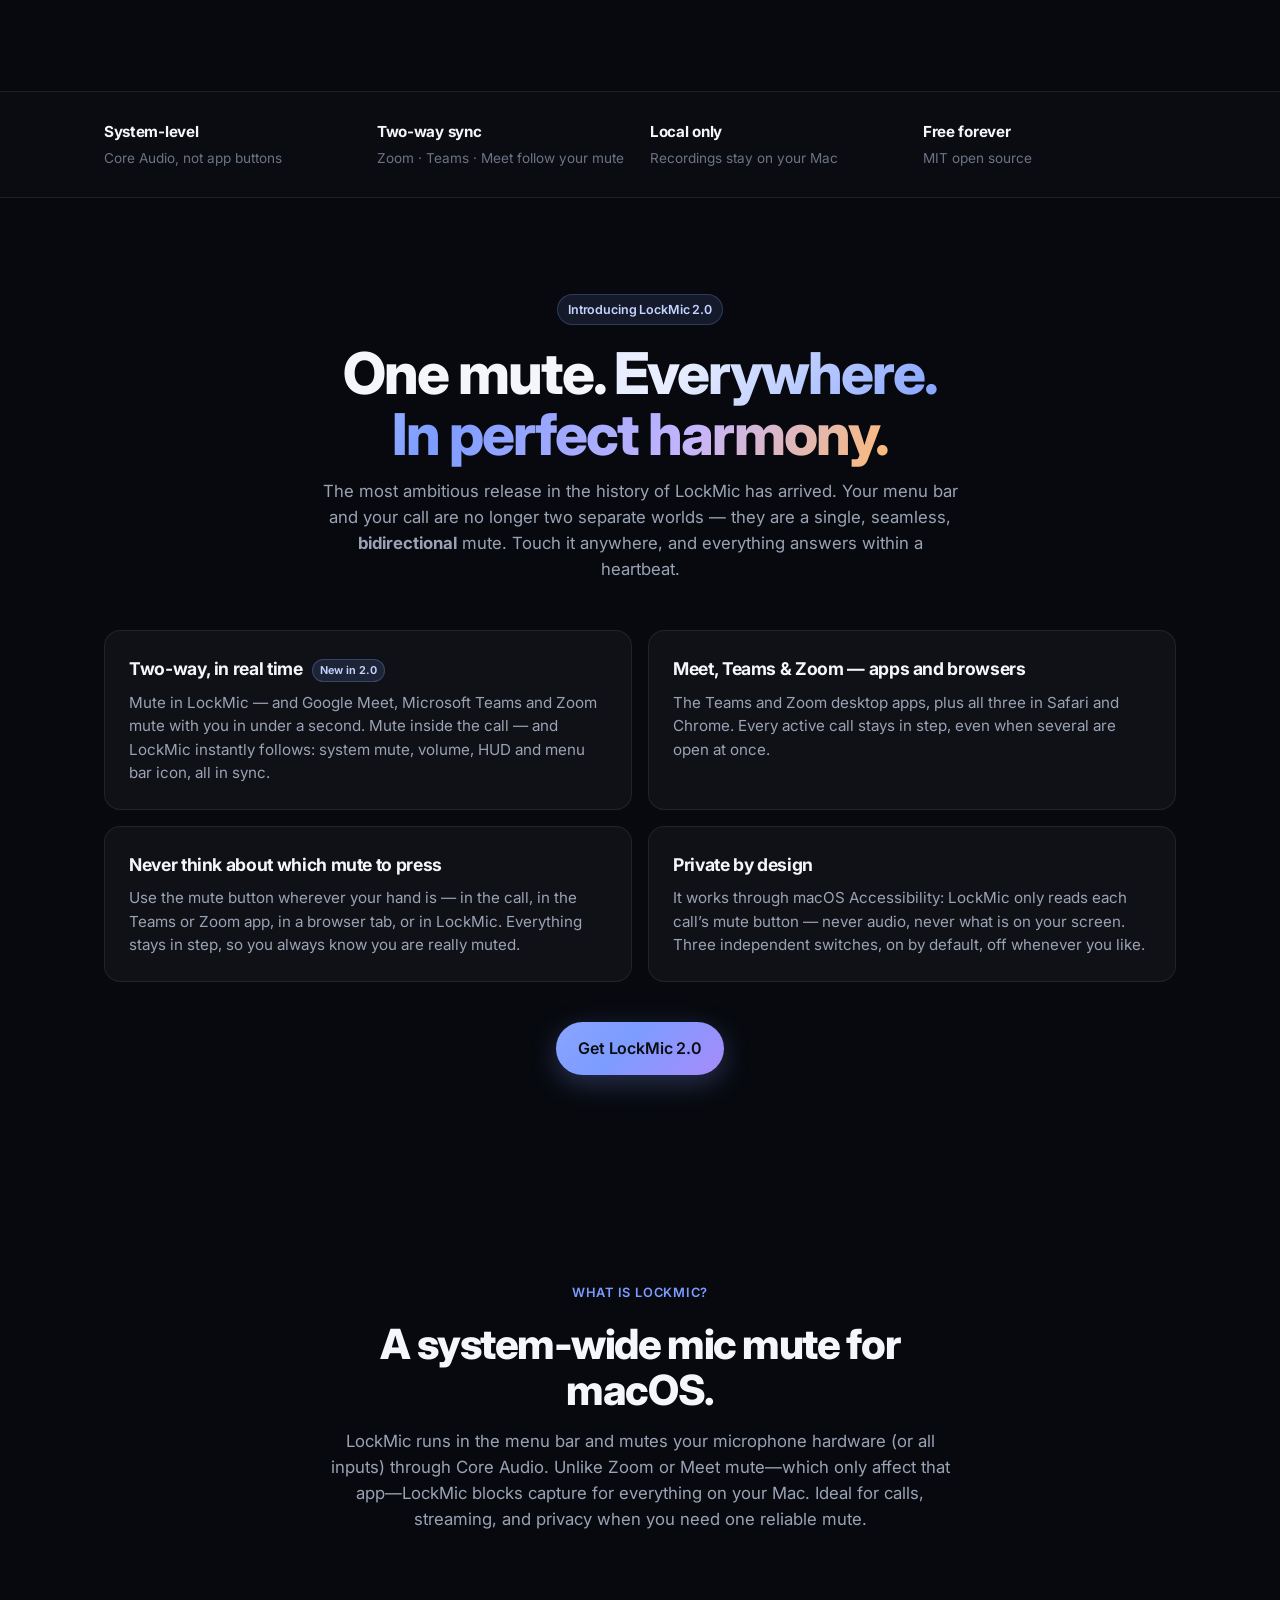
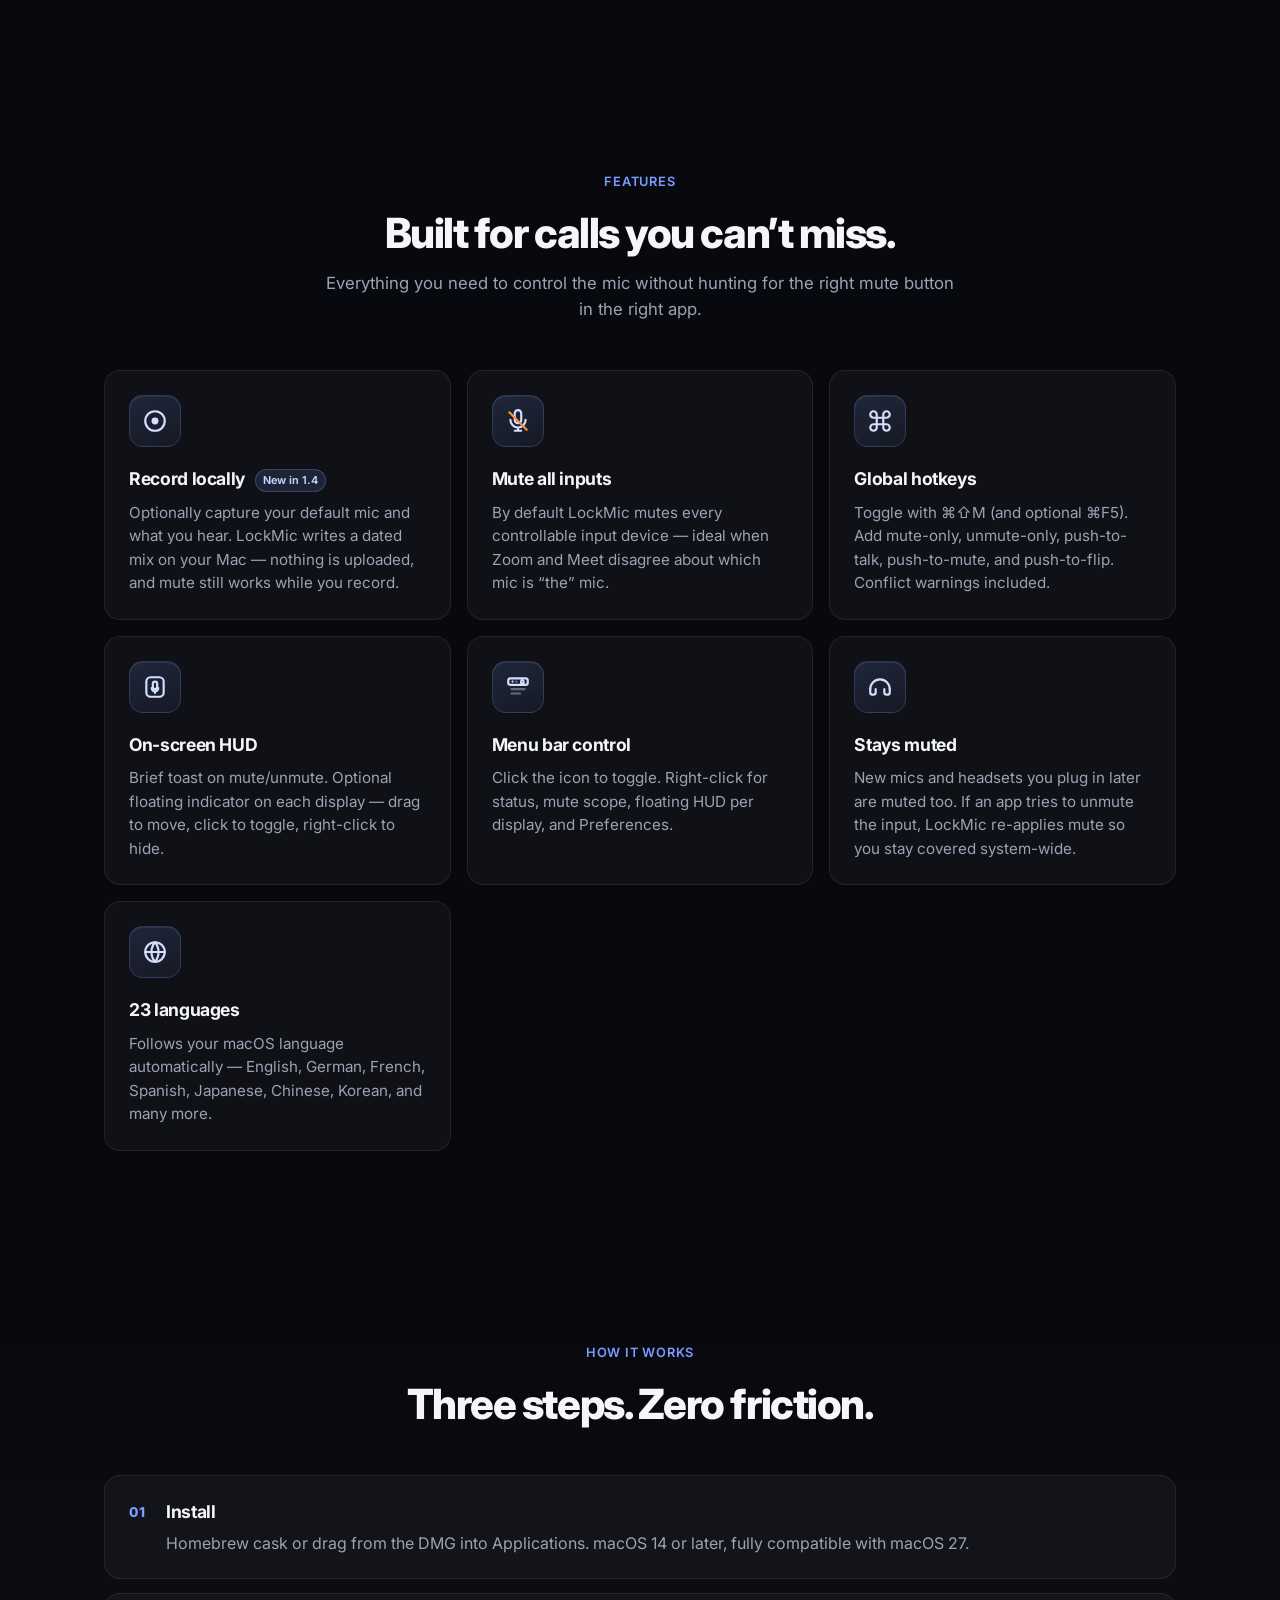
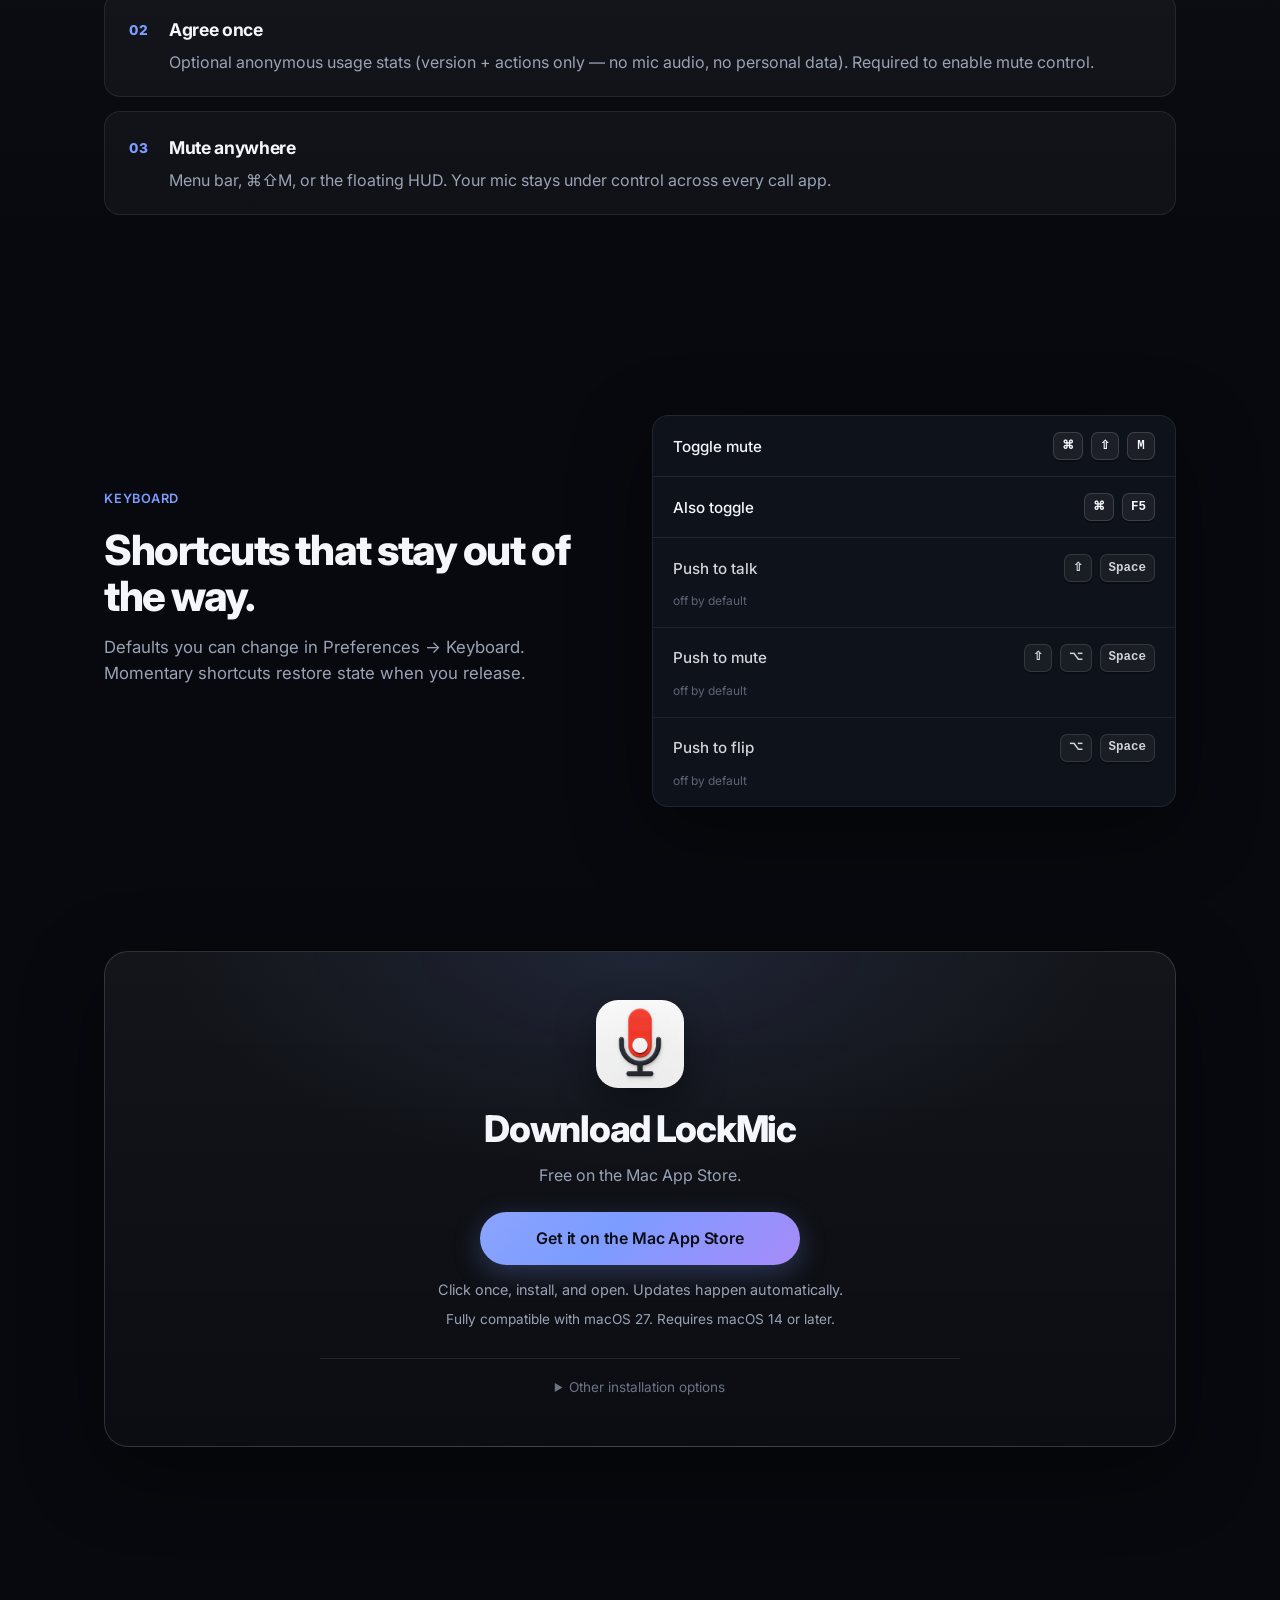
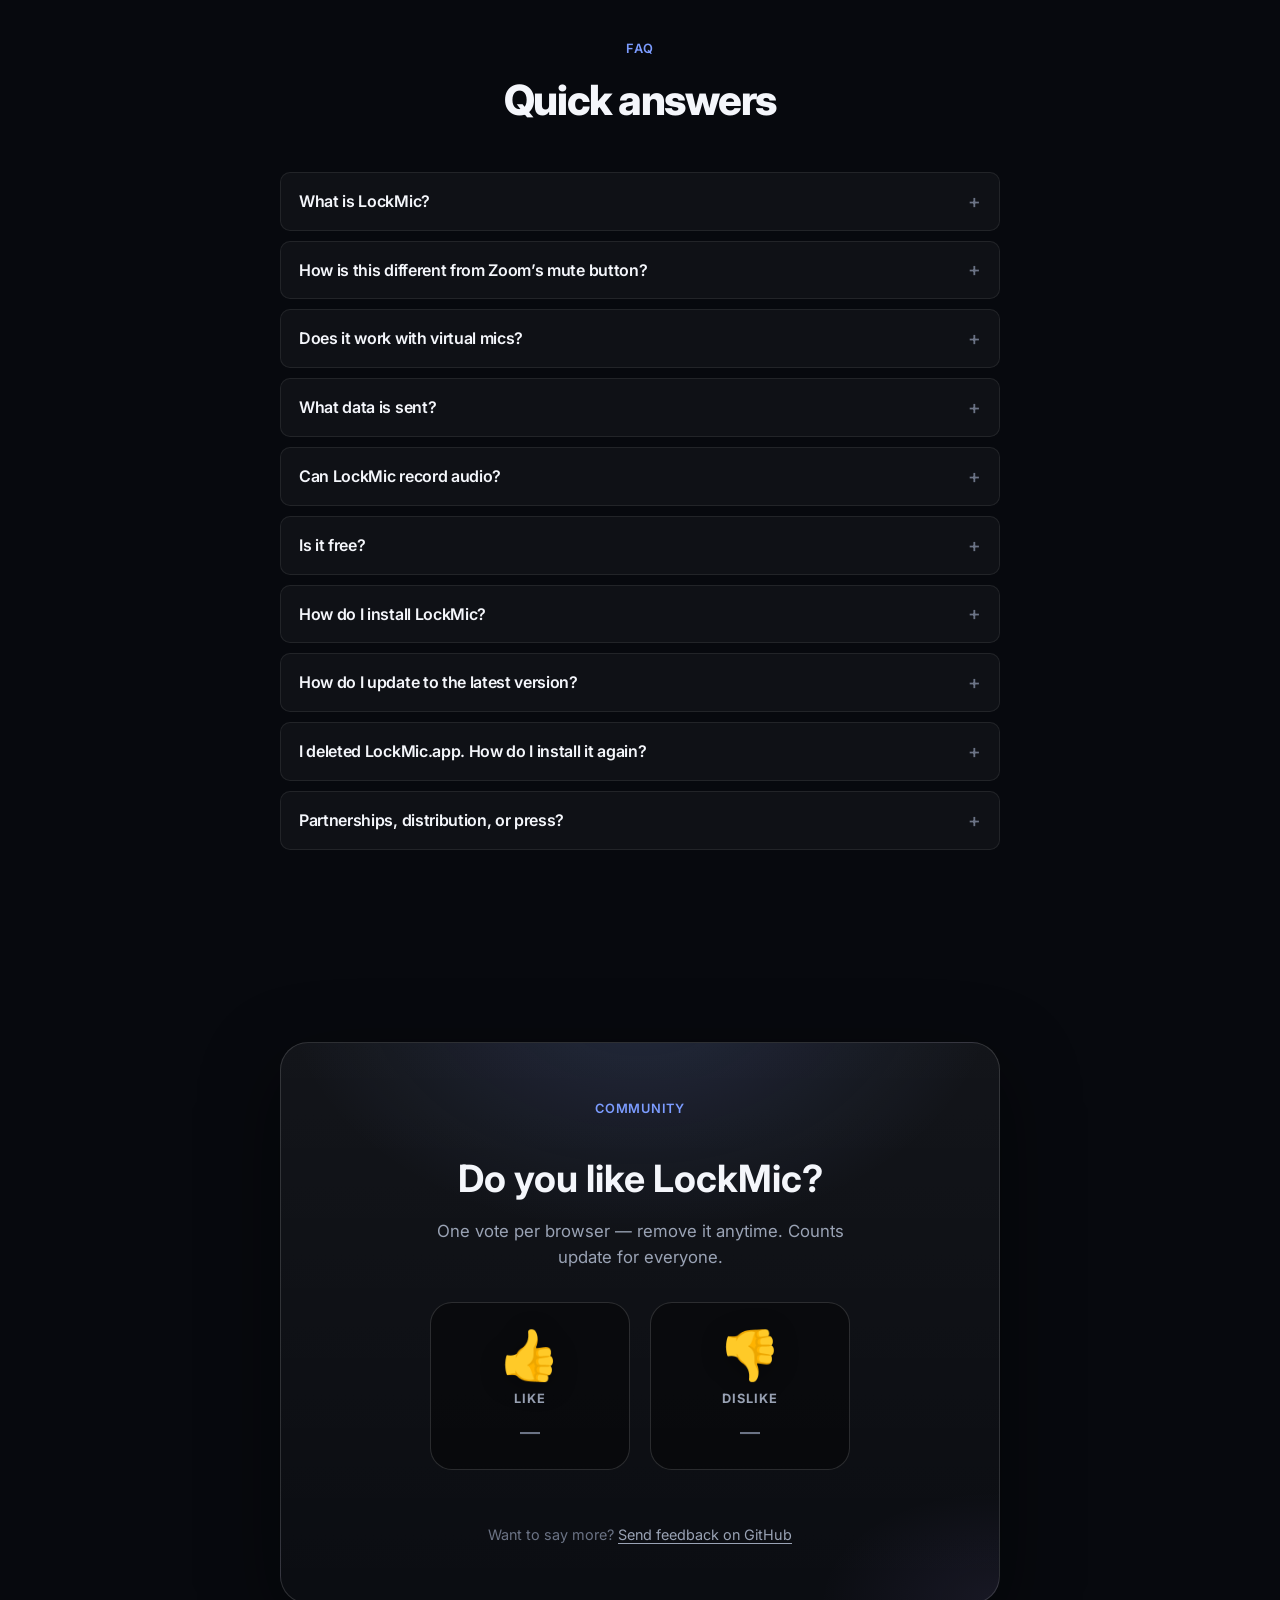
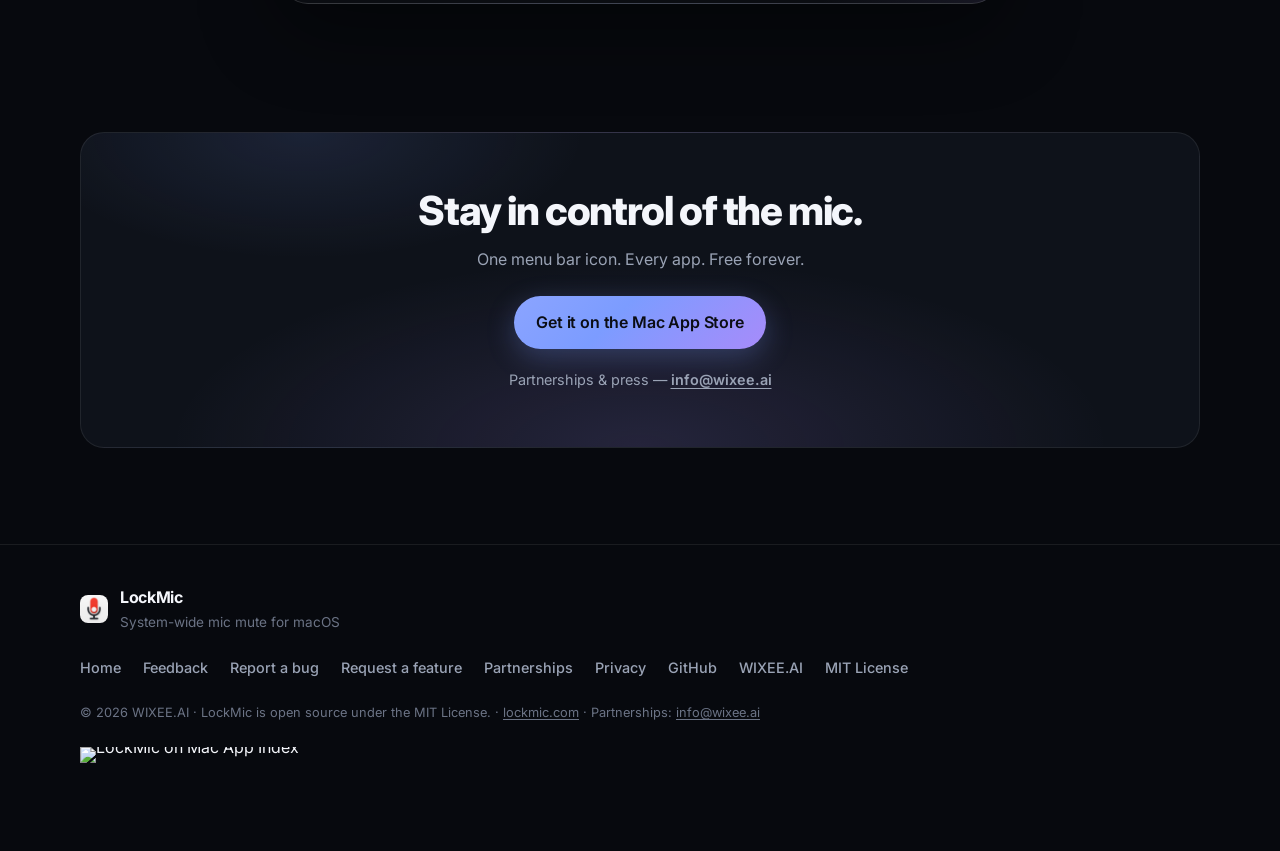
==== commit c9c9274c: "Website: replace 'latest action wins' card with a practical one Co-Authored-By: Claude Sonnet 5.5 <n" ====
--- a/website/public/index.html
+++ b/website/public/index.html
@@ -429,9 +429,9 @@
             when several are open at once.</p>
         </article>
         <article class="feature-card reveal">
-          <h3>The latest action always wins</h3>
-          <p>No tug-of-war, no flicker, no surprise unmutes. LockMic follows whoever acted last and quietly re-checks in
-            the background, so a rapid-fire flurry of clicks can never leave you out of sync.</p>
+          <h3>Never think about which mute to press</h3>
+          <p>Use the mute button wherever your hand is — in the call, in the Teams or Zoom app, in a browser tab, or in
+            LockMic. Everything stays in step, so you always know you are really muted.</p>
         </article>
         <article class="feature-card reveal">
           <h3>Private by design</h3>
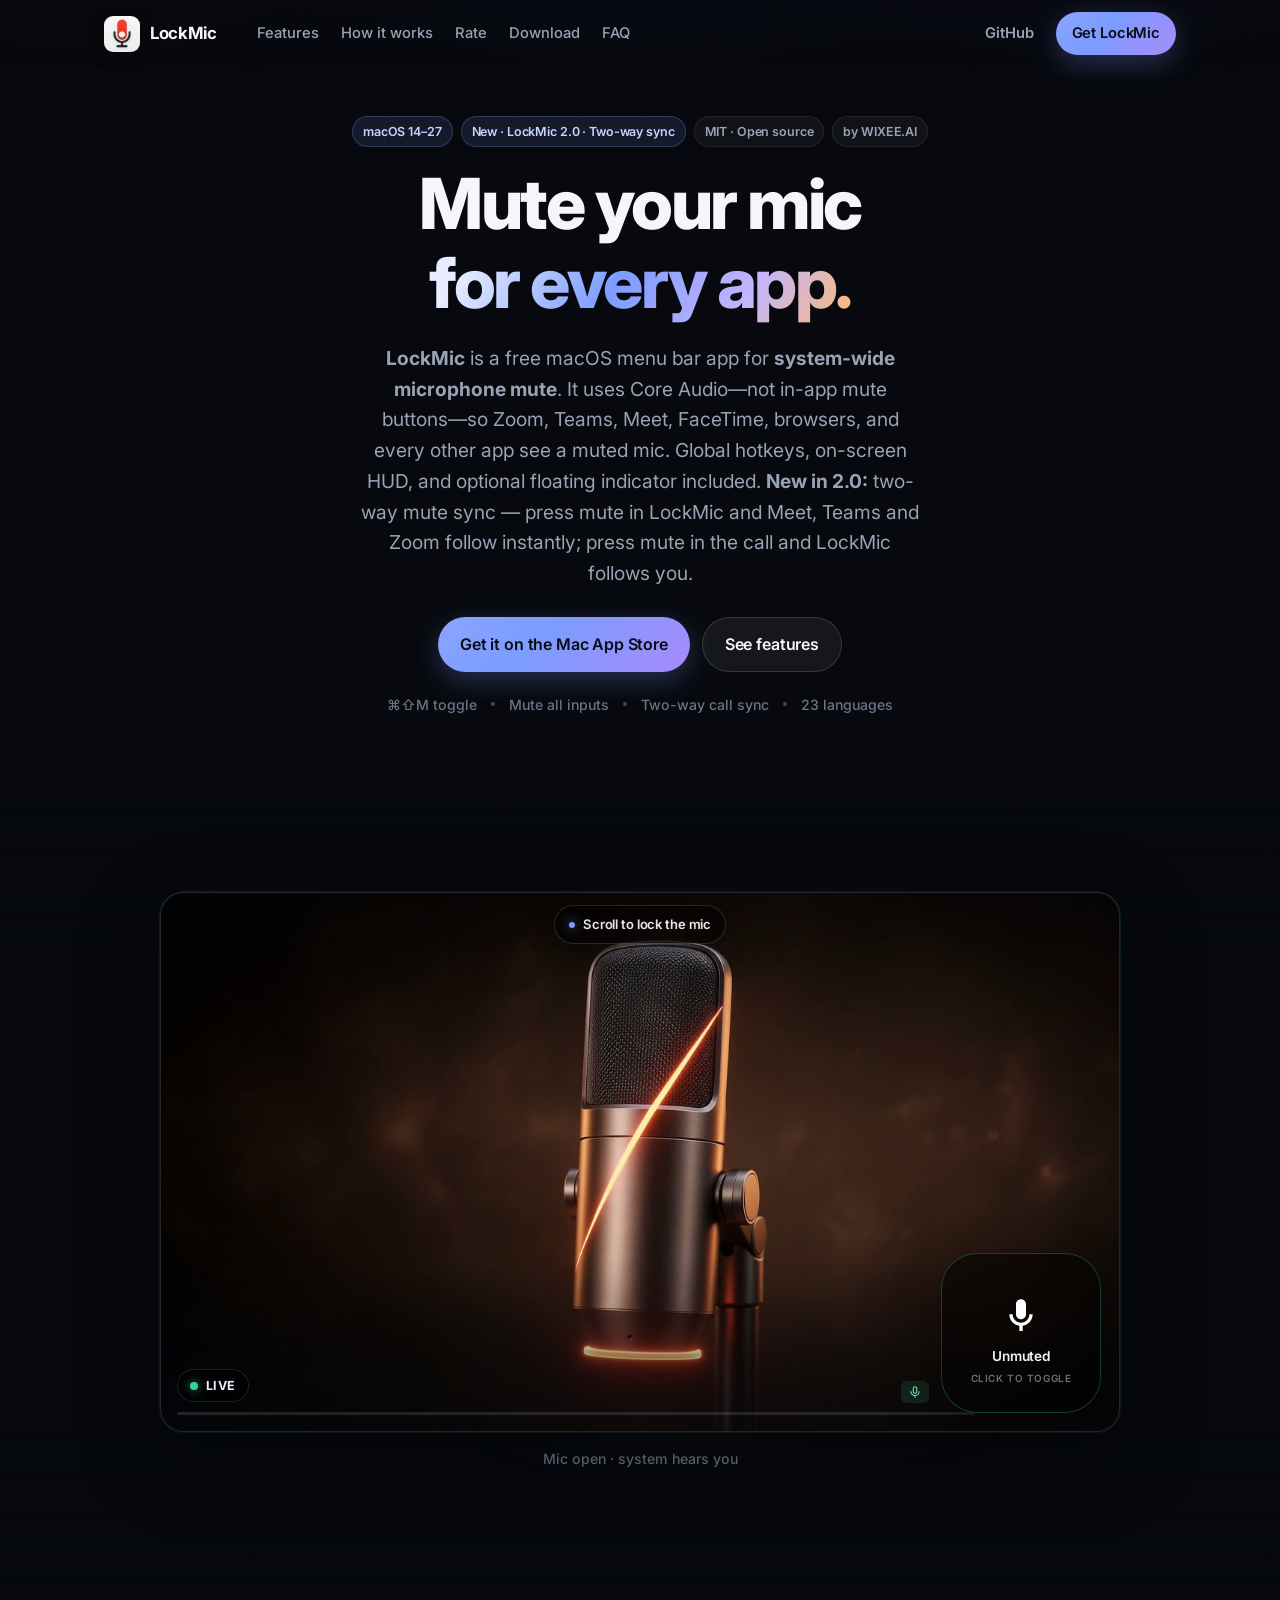
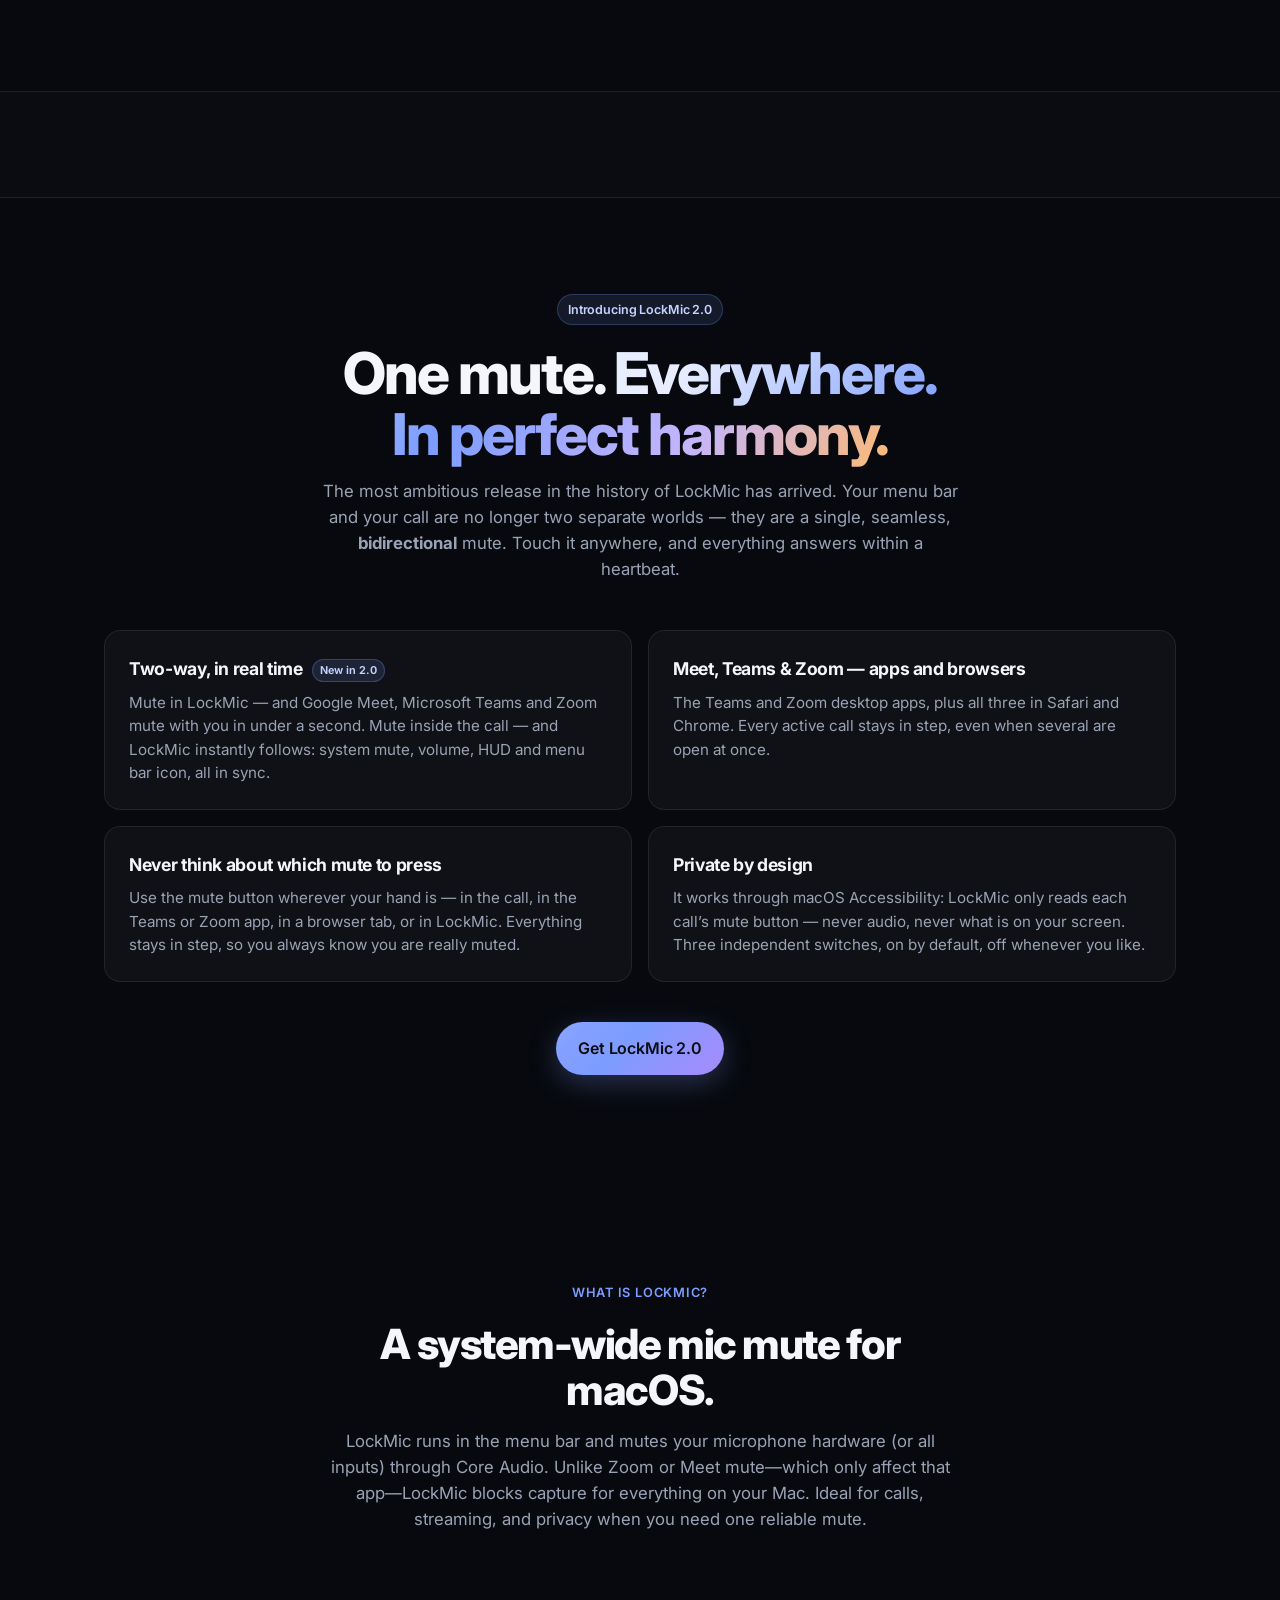
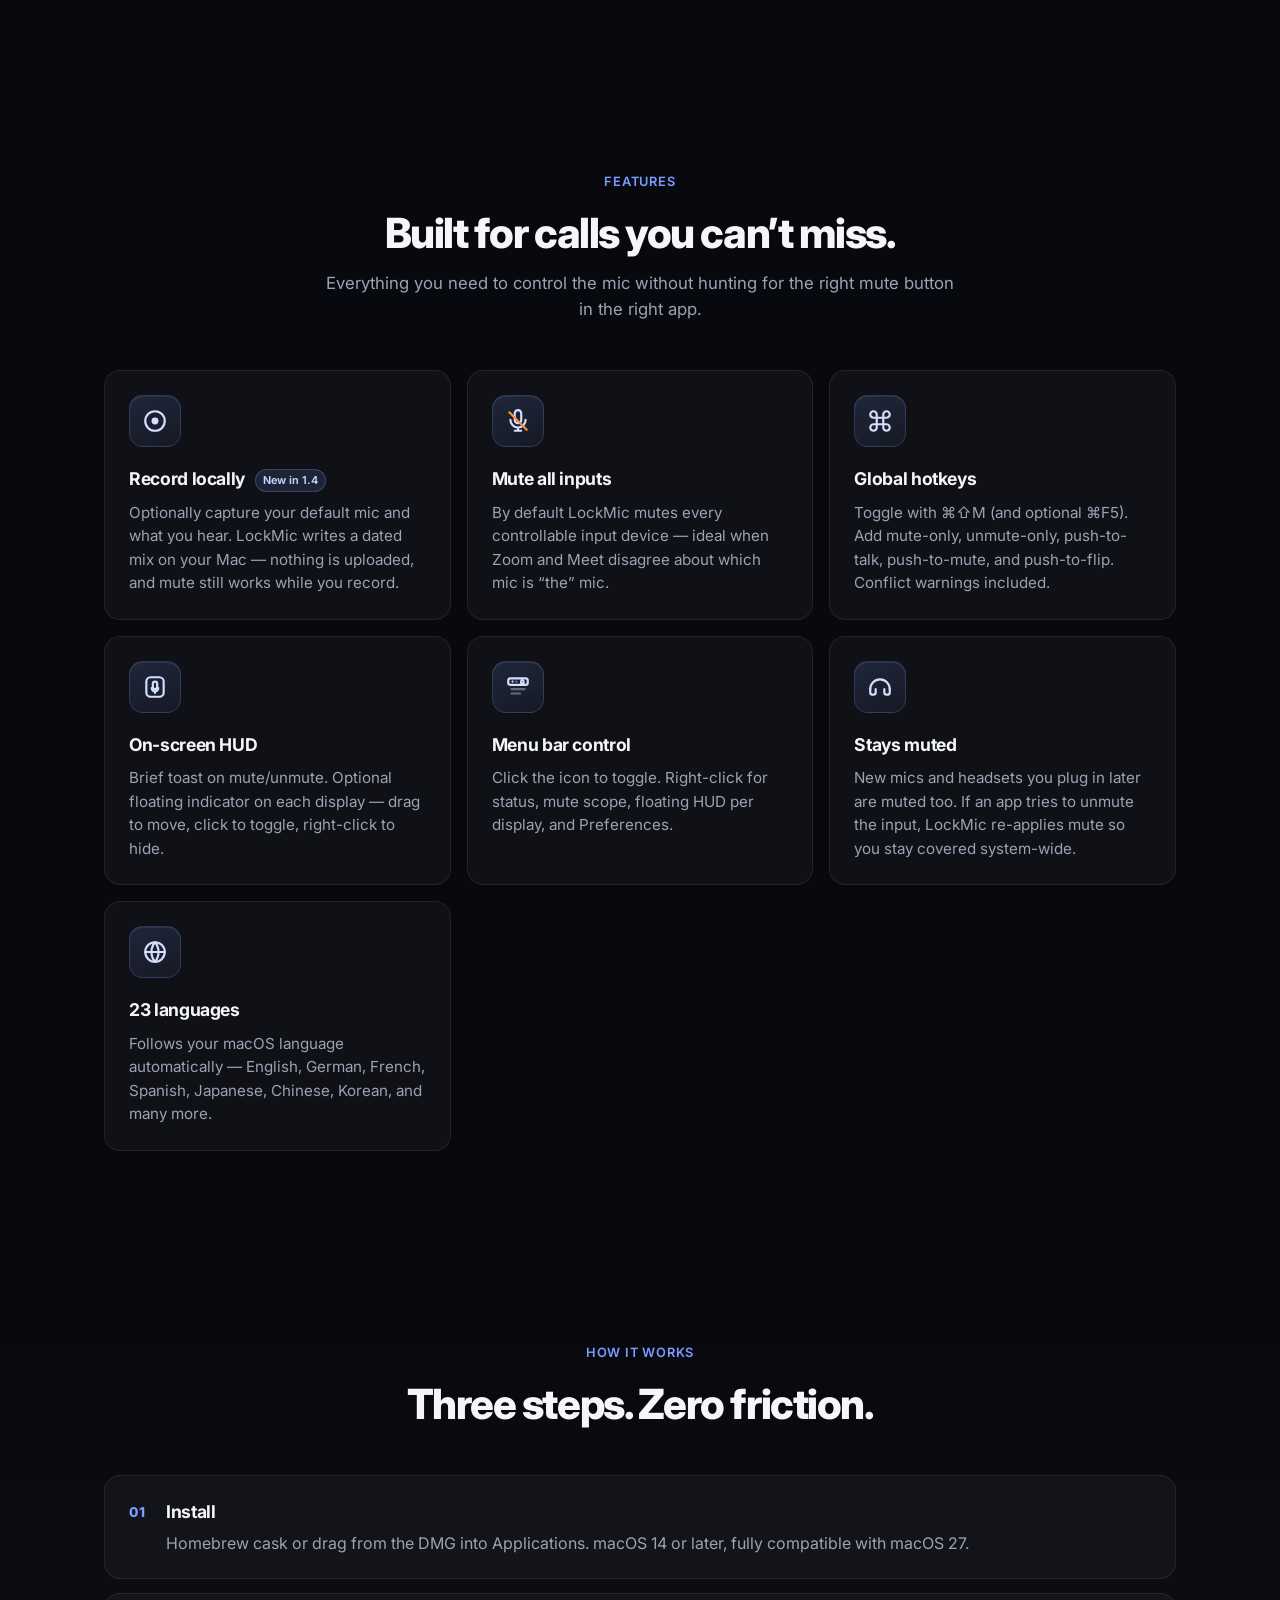
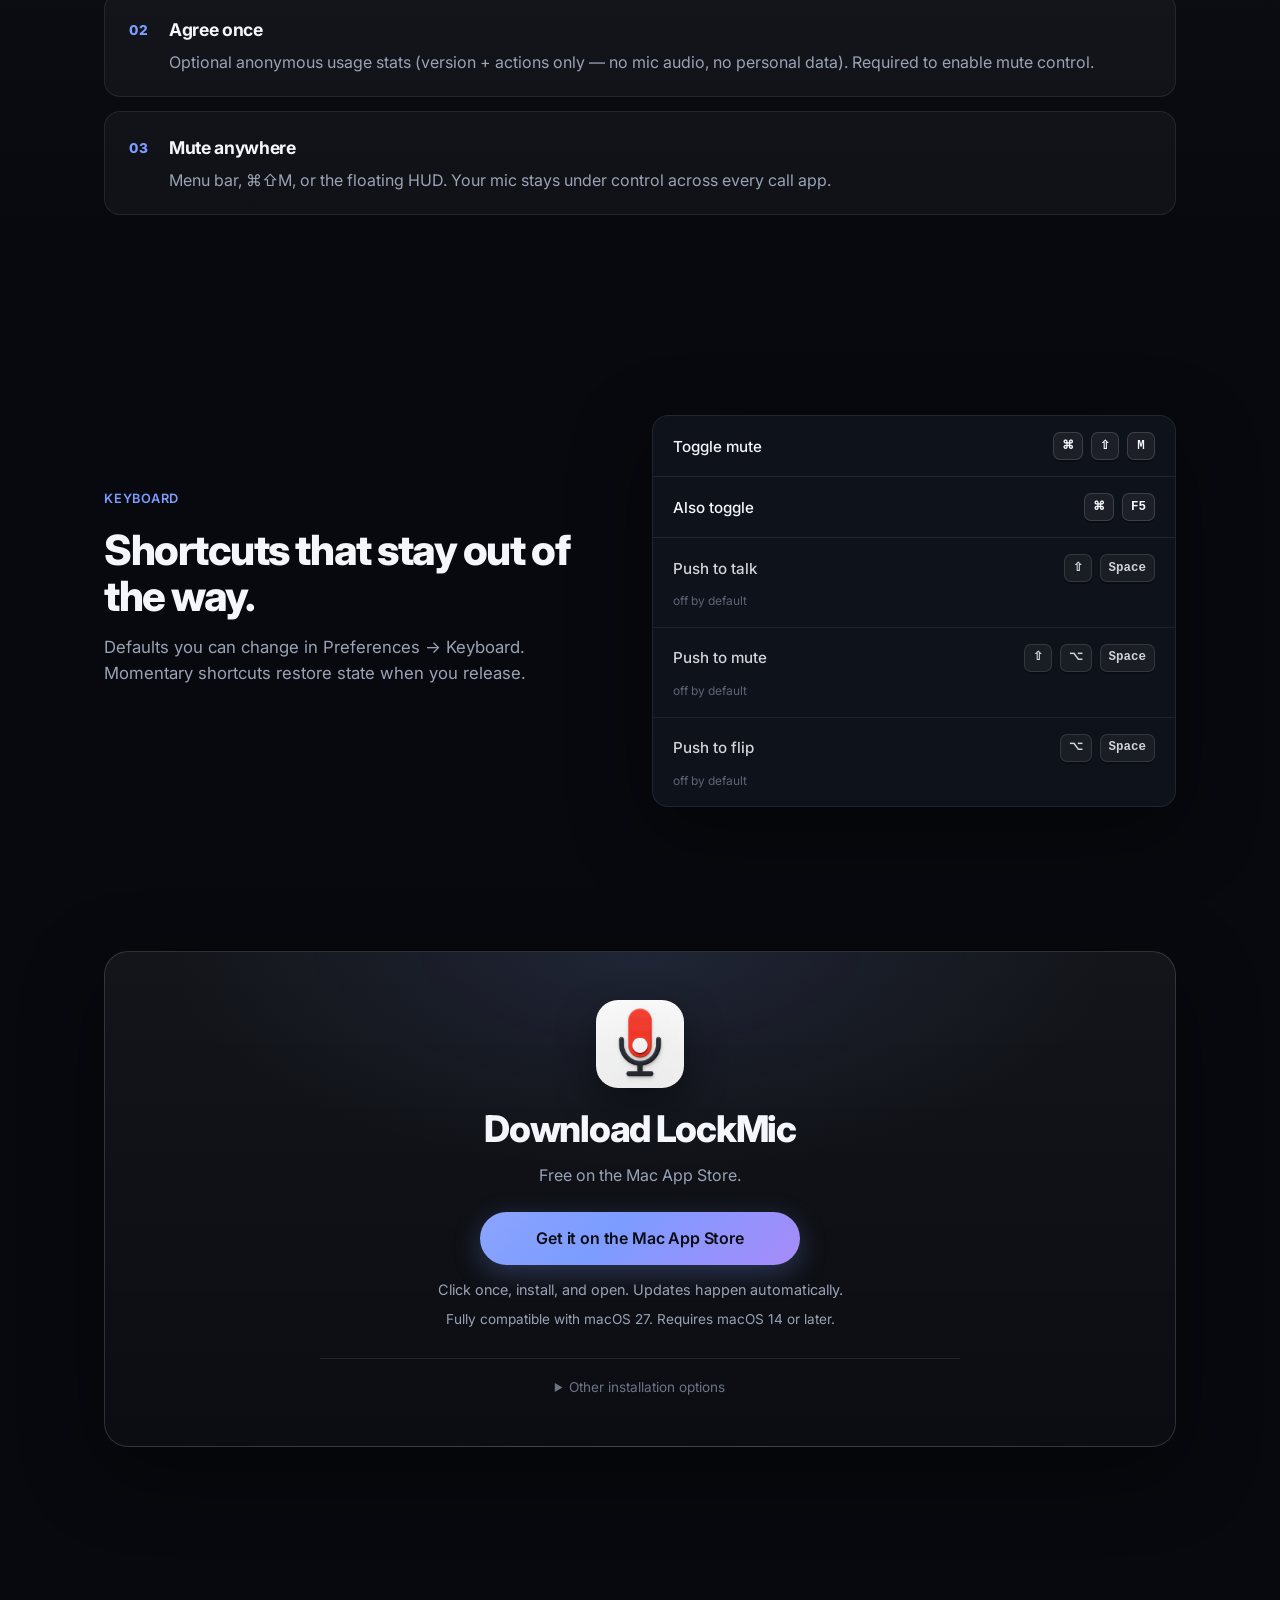
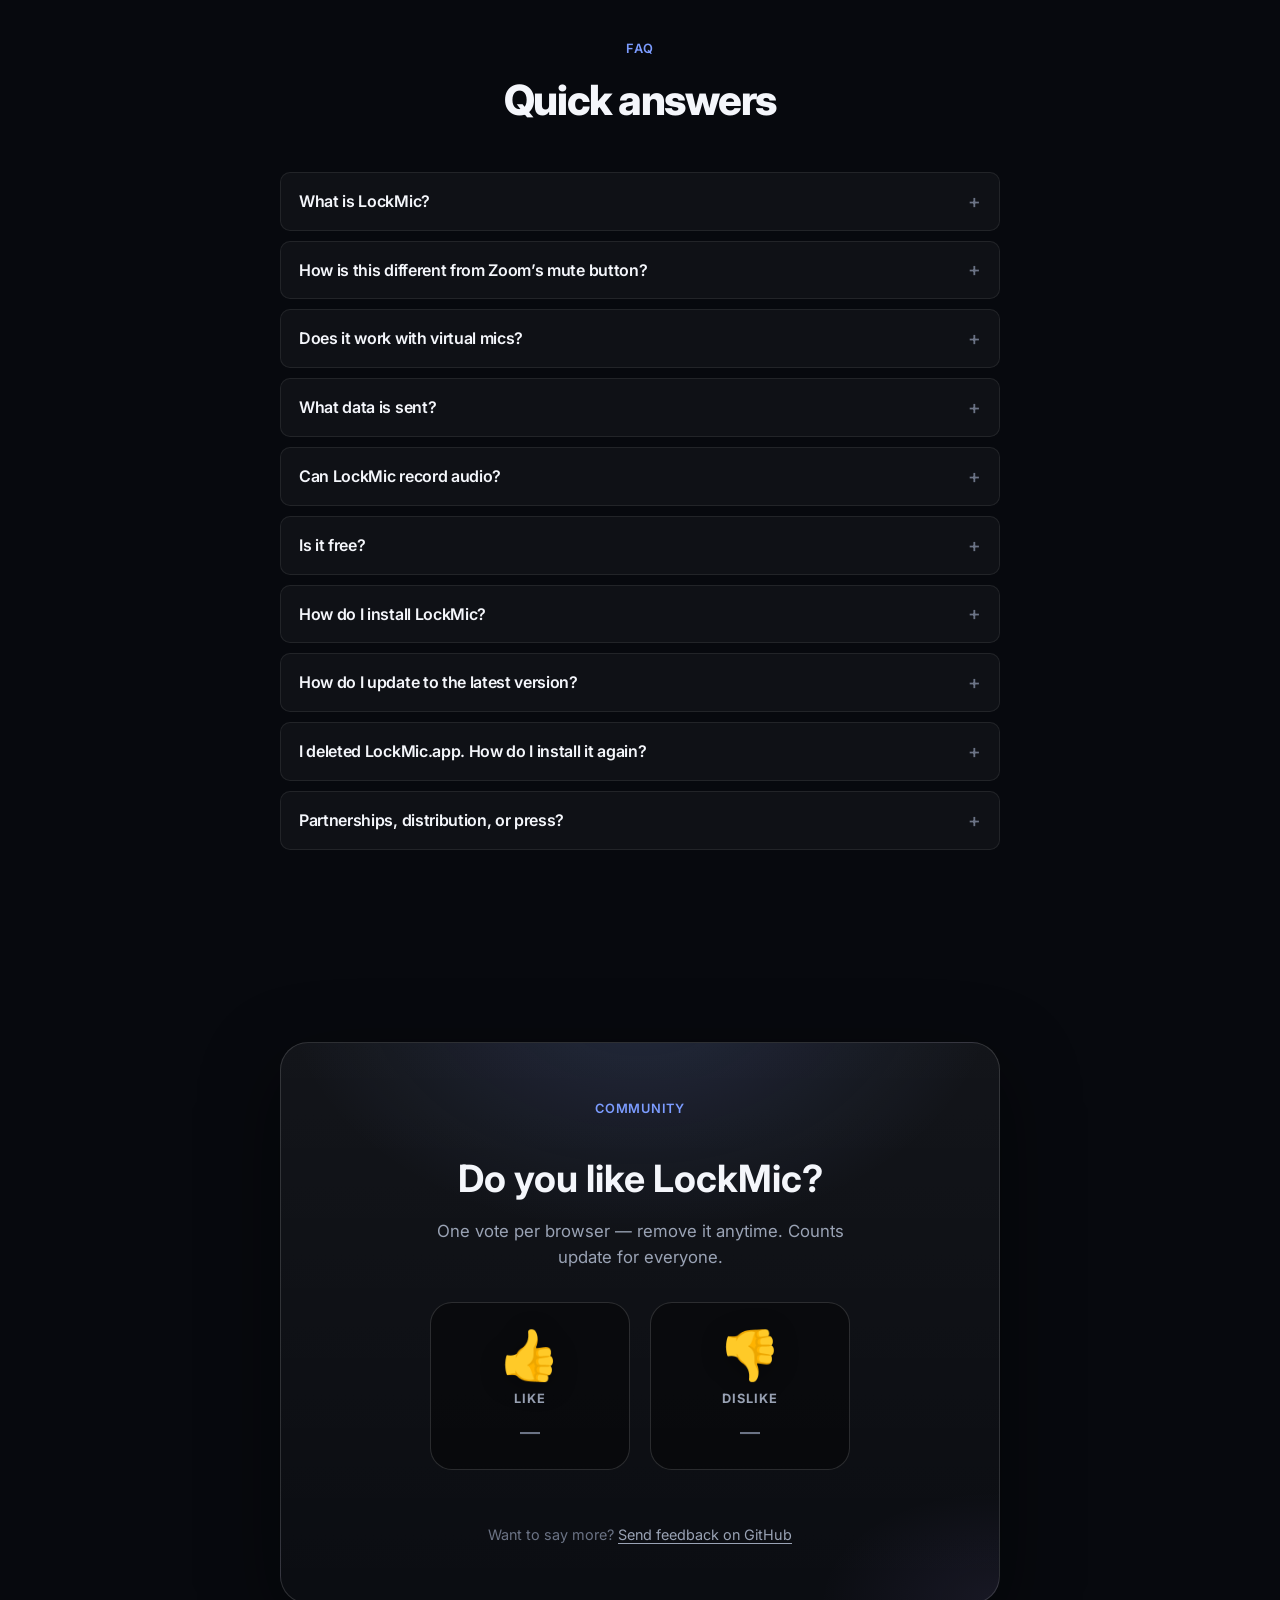
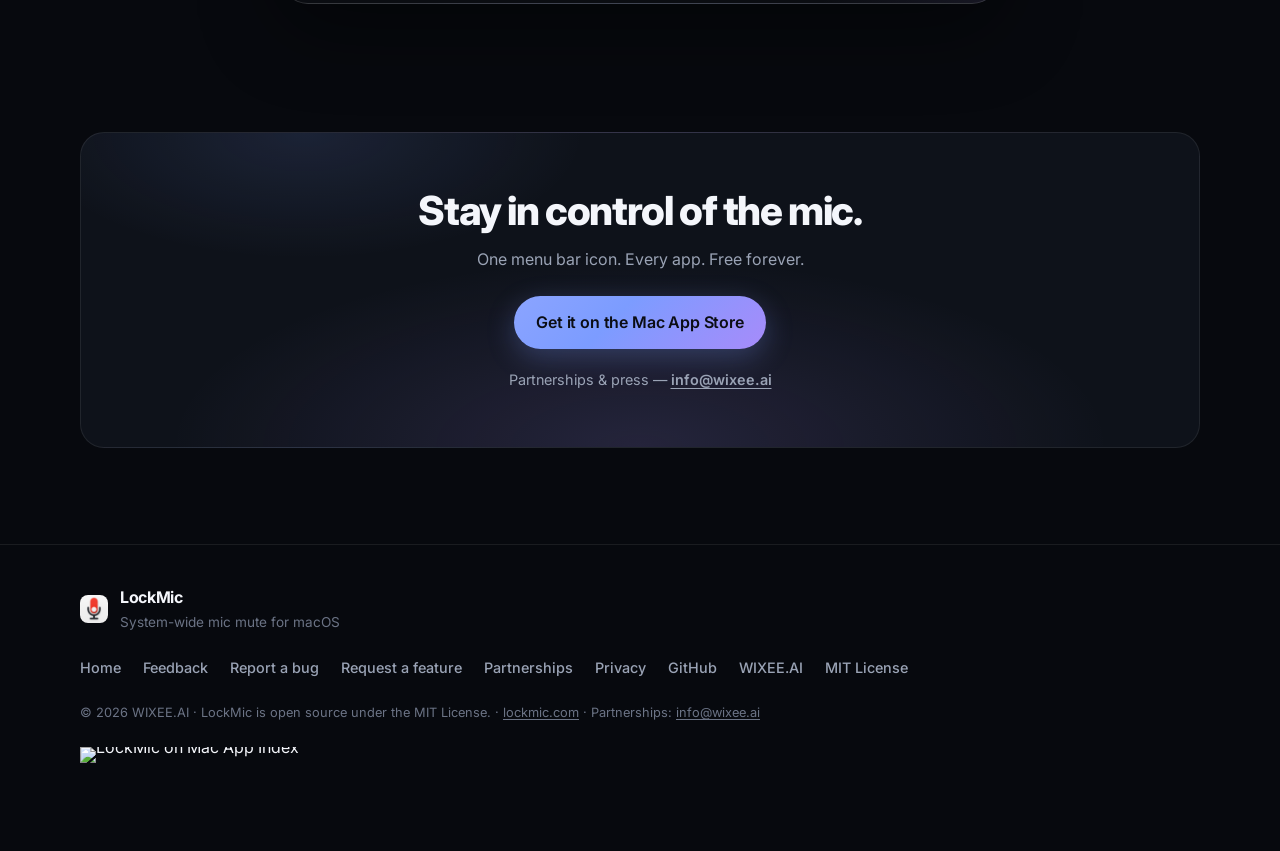
==== commit 88e7291a: "Prepare 2.0.0: Two-way mute sync with Meet, Teams and Zoom" ====
--- a/website/public/index.html
+++ b/website/public/index.html
@@ -43,7 +43,7 @@
   <link rel="preconnect" href="https://fonts.googleapis.com" />
   <link rel="preconnect" href="https://fonts.gstatic.com" crossorigin />
   <link href="https://fonts.googleapis.com/css2?family=Inter:wght@400;500;600;700;800&display=swap" rel="stylesheet" />
-  <link rel="stylesheet" href="styles.css?v=1.5.7" />
+  <link rel="stylesheet" href="styles.css?v=2.0.0" />
   <link rel="preload" href="assets/hero-mic.mp4" as="video" type="video/mp4" />
   <link rel="preload" href="assets/hero-mic-poster.jpg" as="image" />
 
@@ -74,11 +74,11 @@
     "applicationCategory": "UtilitiesApplication",
     "applicationSubCategory": "Audio",
     "operatingSystem": "macOS 14 or later, including macOS 27",
-    "softwareVersion": "1.5.7",
+    "softwareVersion": "2.0.0",
     "downloadUrl": "https://apps.apple.com/app/lockmic/id6813446039?mt=12",
     "installUrl": "https://apps.apple.com/app/lockmic/id6813446039?mt=12",
     "softwareHelp": "https://github.com/oochernyshev/lockmic",
-    "releaseNotes": "https://github.com/oochernyshev/lockmic/releases/tag/v1.5.7",
+    "releaseNotes": "https://github.com/oochernyshev/lockmic/releases/tag/v2.0.0",
     "license": "https://github.com/oochernyshev/lockmic/blob/main/LICENSE",
     "codeRepository": "https://github.com/oochernyshev/lockmic",
     "isAccessibleForFree": true,
@@ -636,8 +636,8 @@
           <summary>Other installation options</summary>
           <div class="alternative-installs-body">
             <a class="btn btn-secondary" id="downloadDmg"
-              href="https://github.com/oochernyshev/lockmic/releases/download/v1.5.7/LockMic-1.5.7.dmg"
-              download="LockMic-1.5.7.dmg">Download DMG</a>
+              href="https://github.com/oochernyshev/lockmic/releases/download/v2.0.0/LockMic-2.0.0.dmg"
+              download="LockMic-2.0.0.dmg">Download DMG</a>
             <a class="source-link" href="https://github.com/oochernyshev/lockmic" rel="noopener noreferrer"
               target="_blank">View source on GitHub</a>
             <div class="code-block" role="region" aria-label="Homebrew alternative">
@@ -832,7 +832,7 @@
     </div>
   </footer>
 
-  <script src="main.js?v=1.5.7" defer></script>
+  <script src="main.js?v=2.0.0" defer></script>
 </body>
 
 </html>
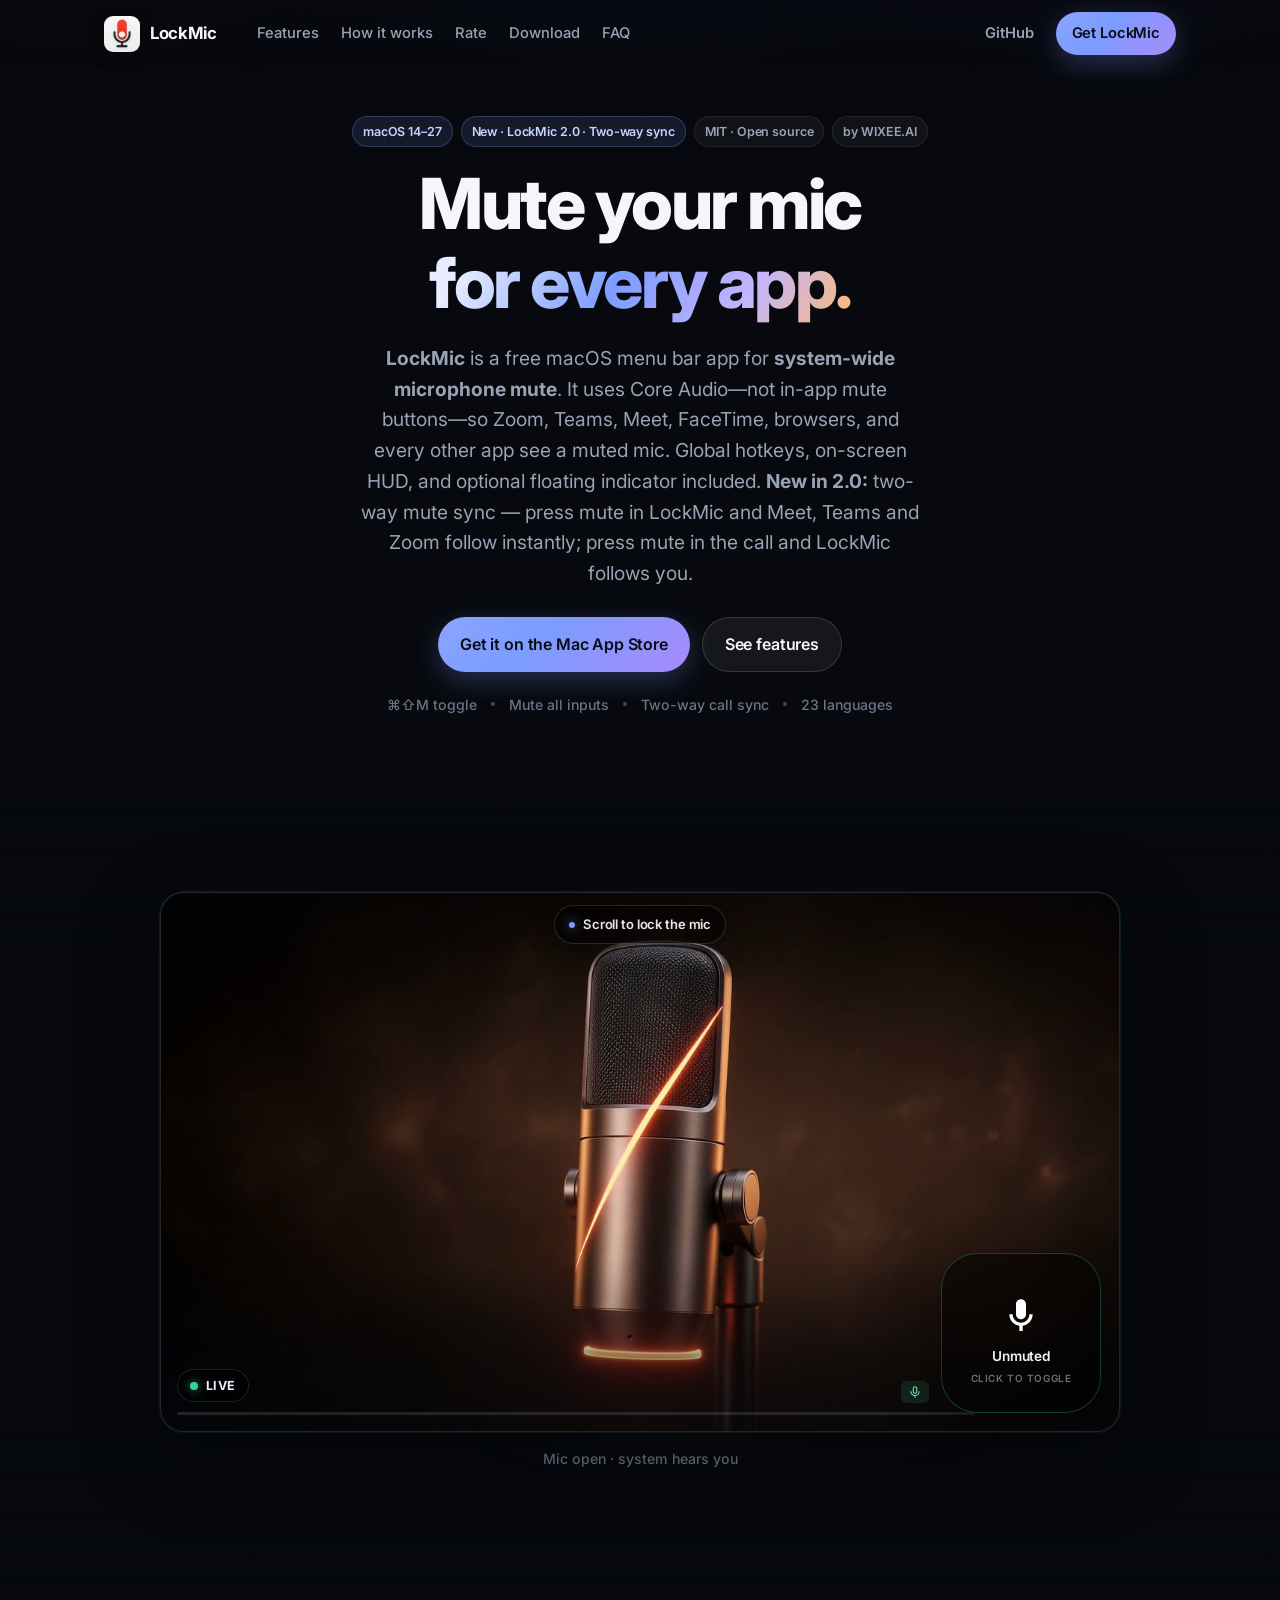
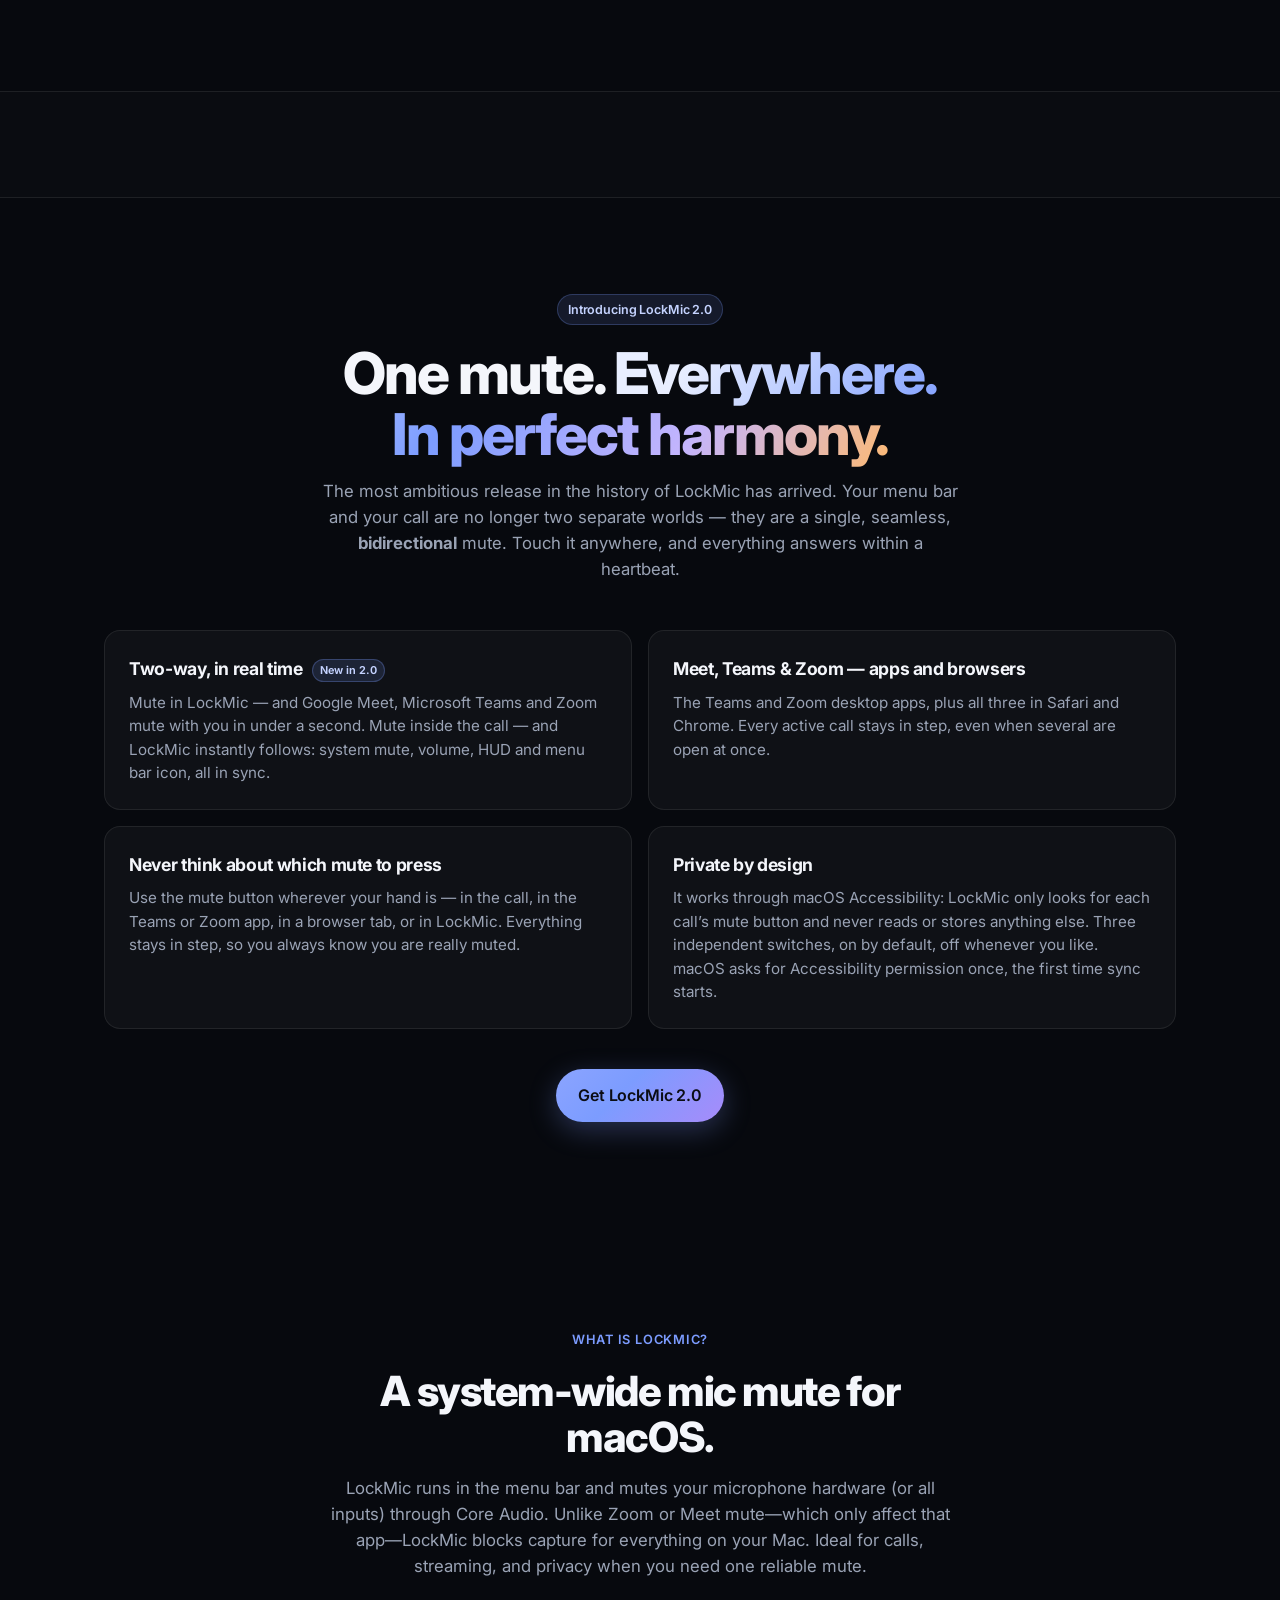
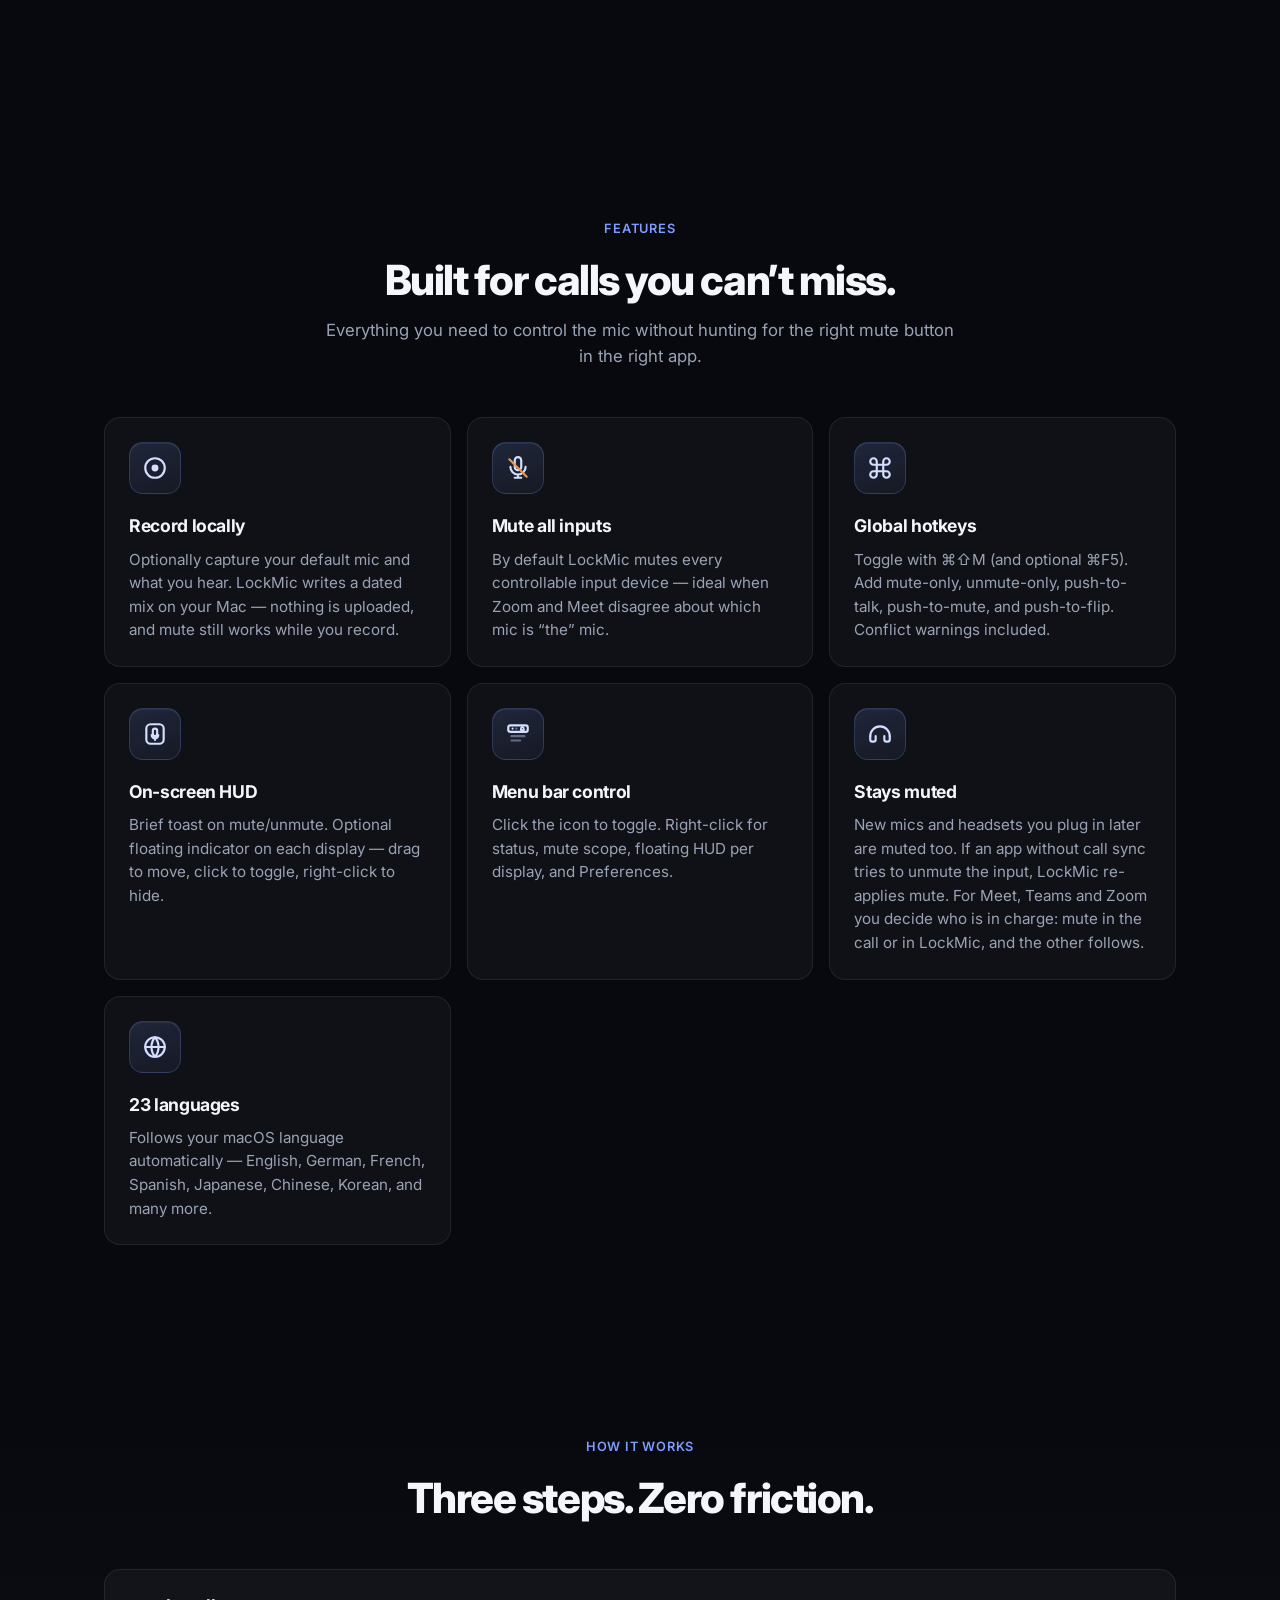
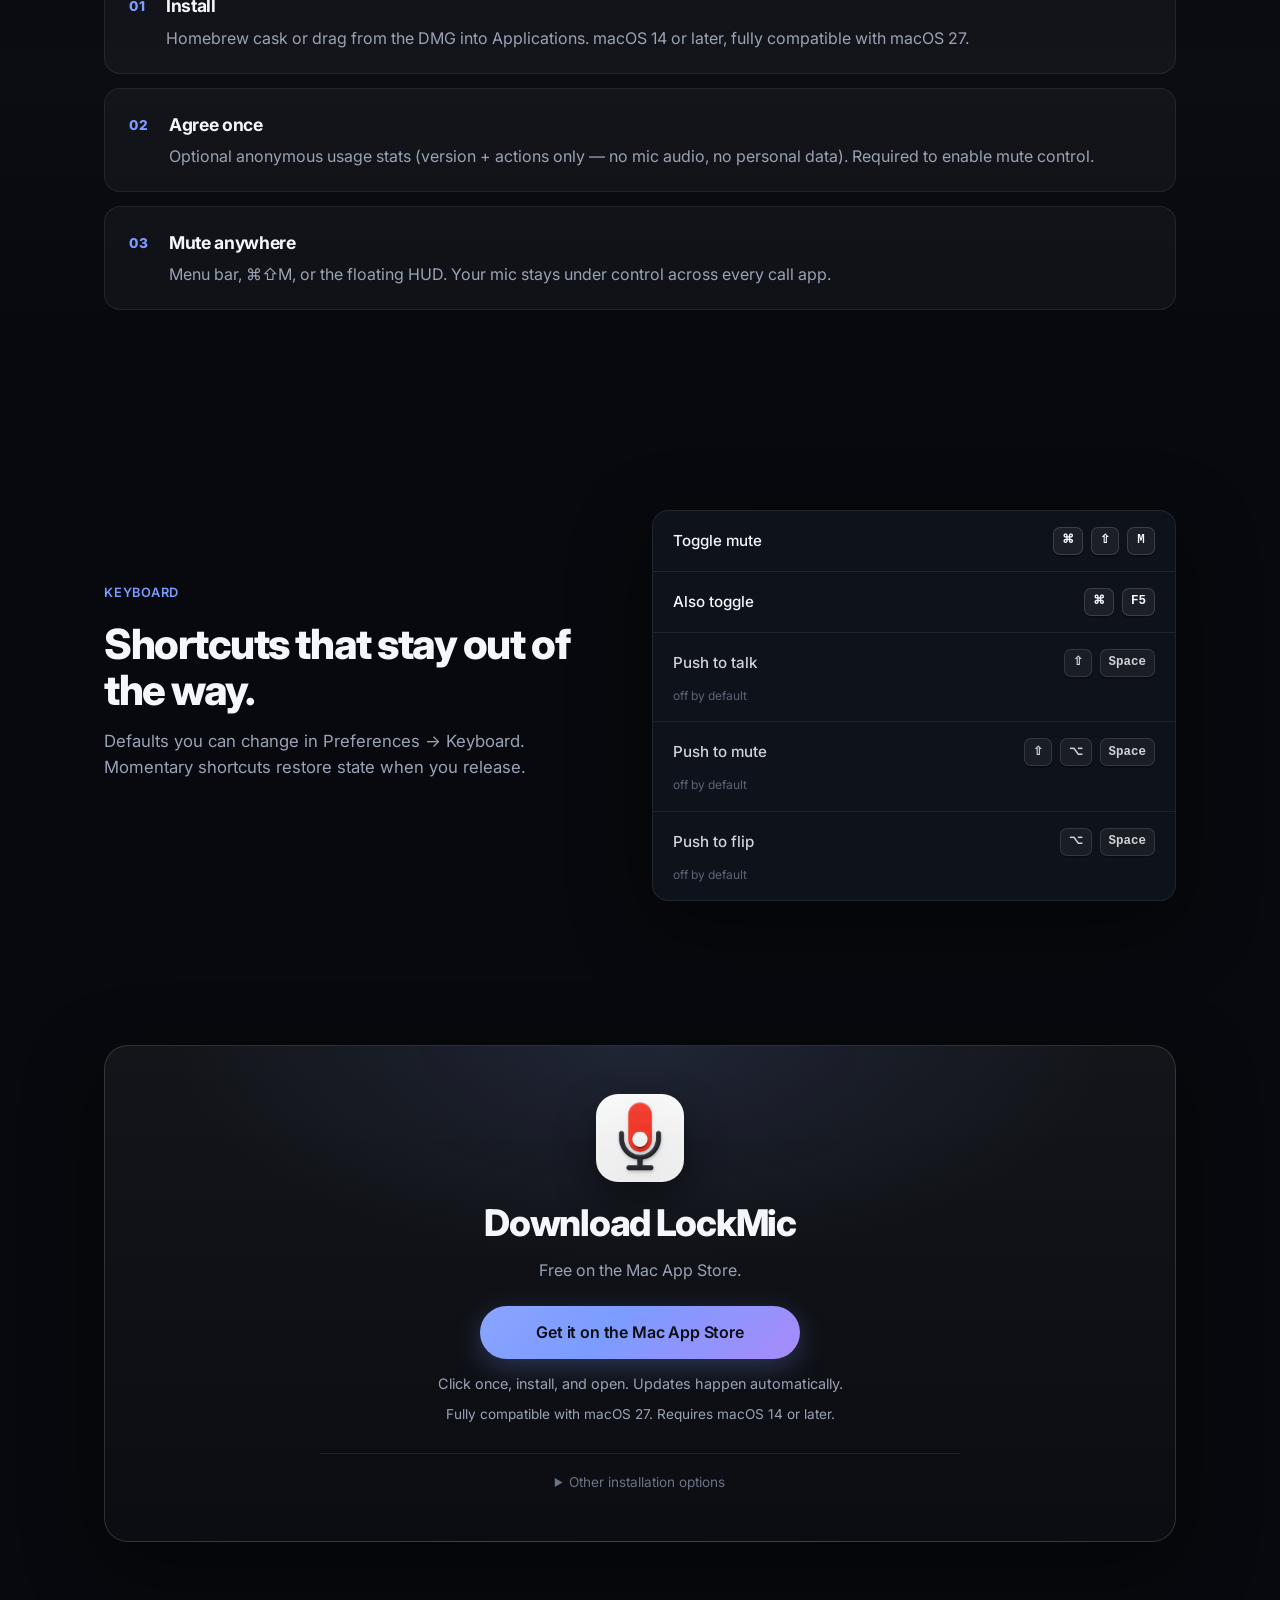
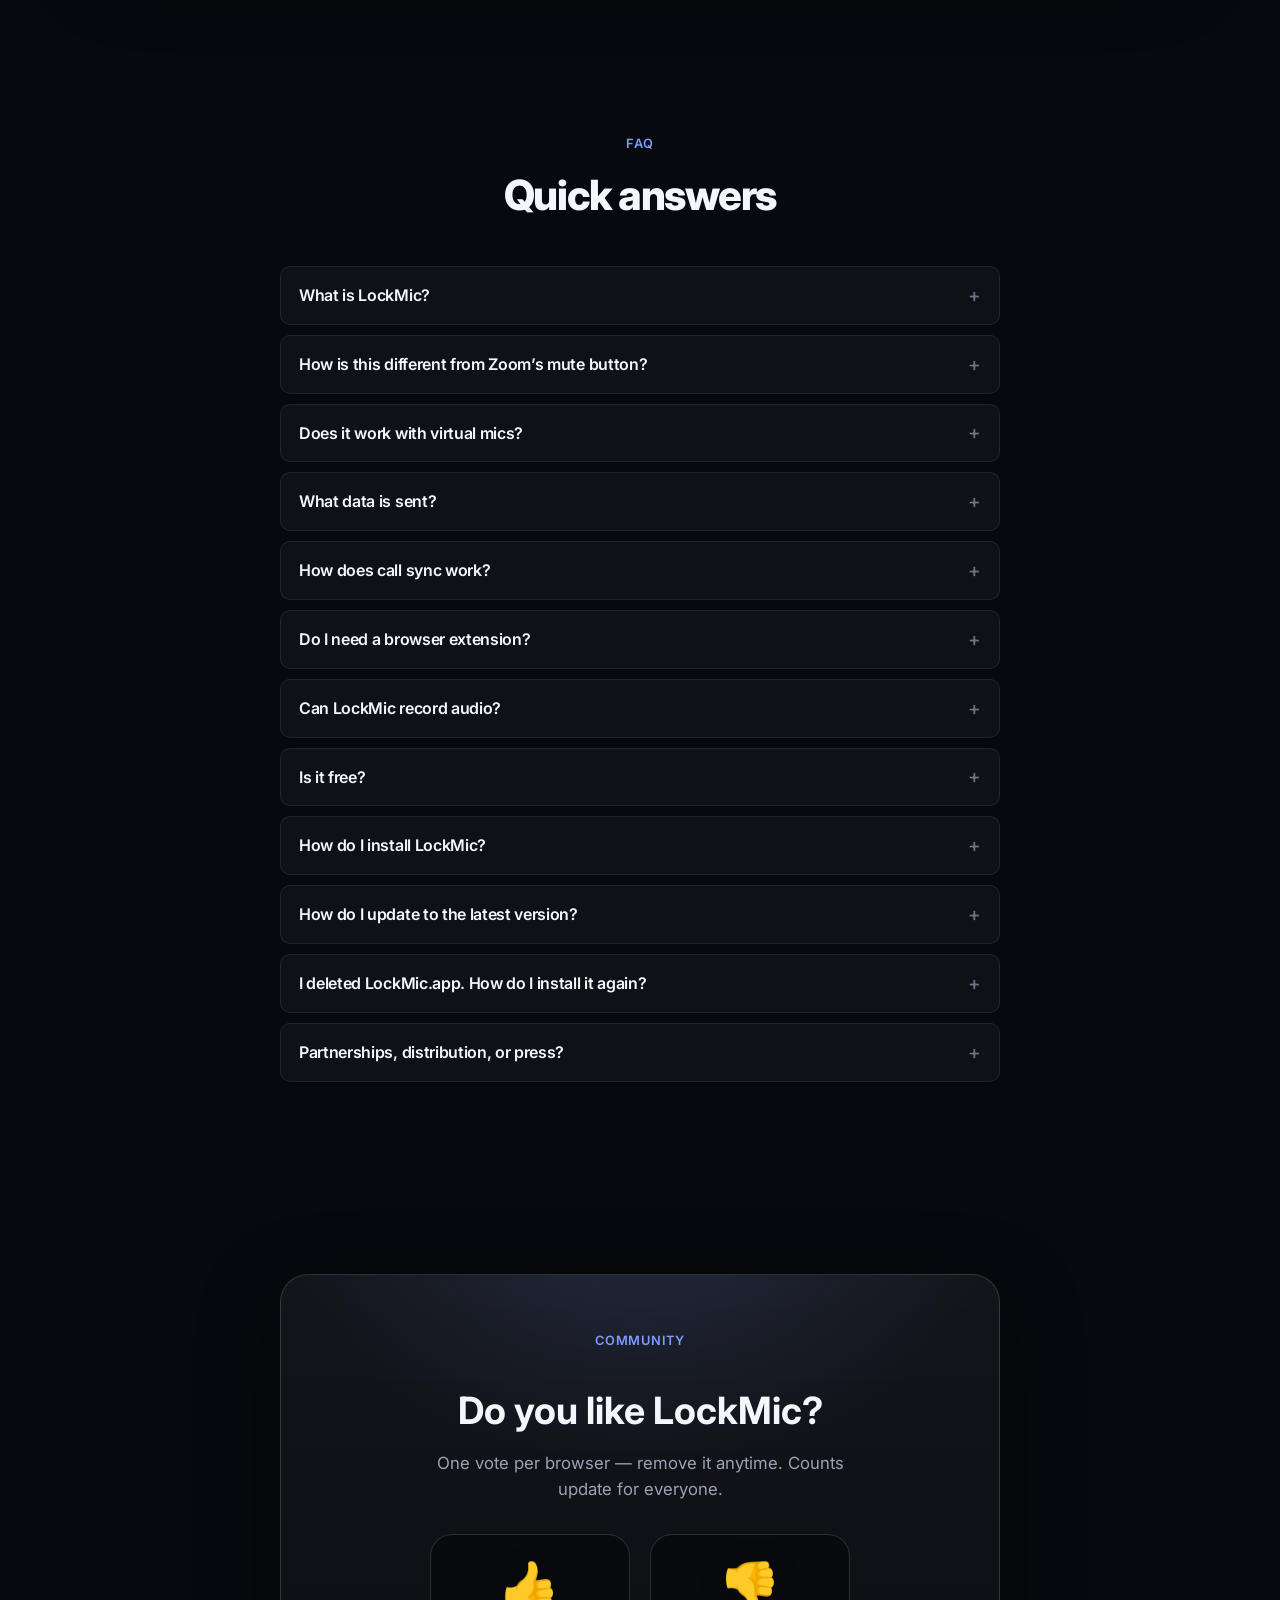
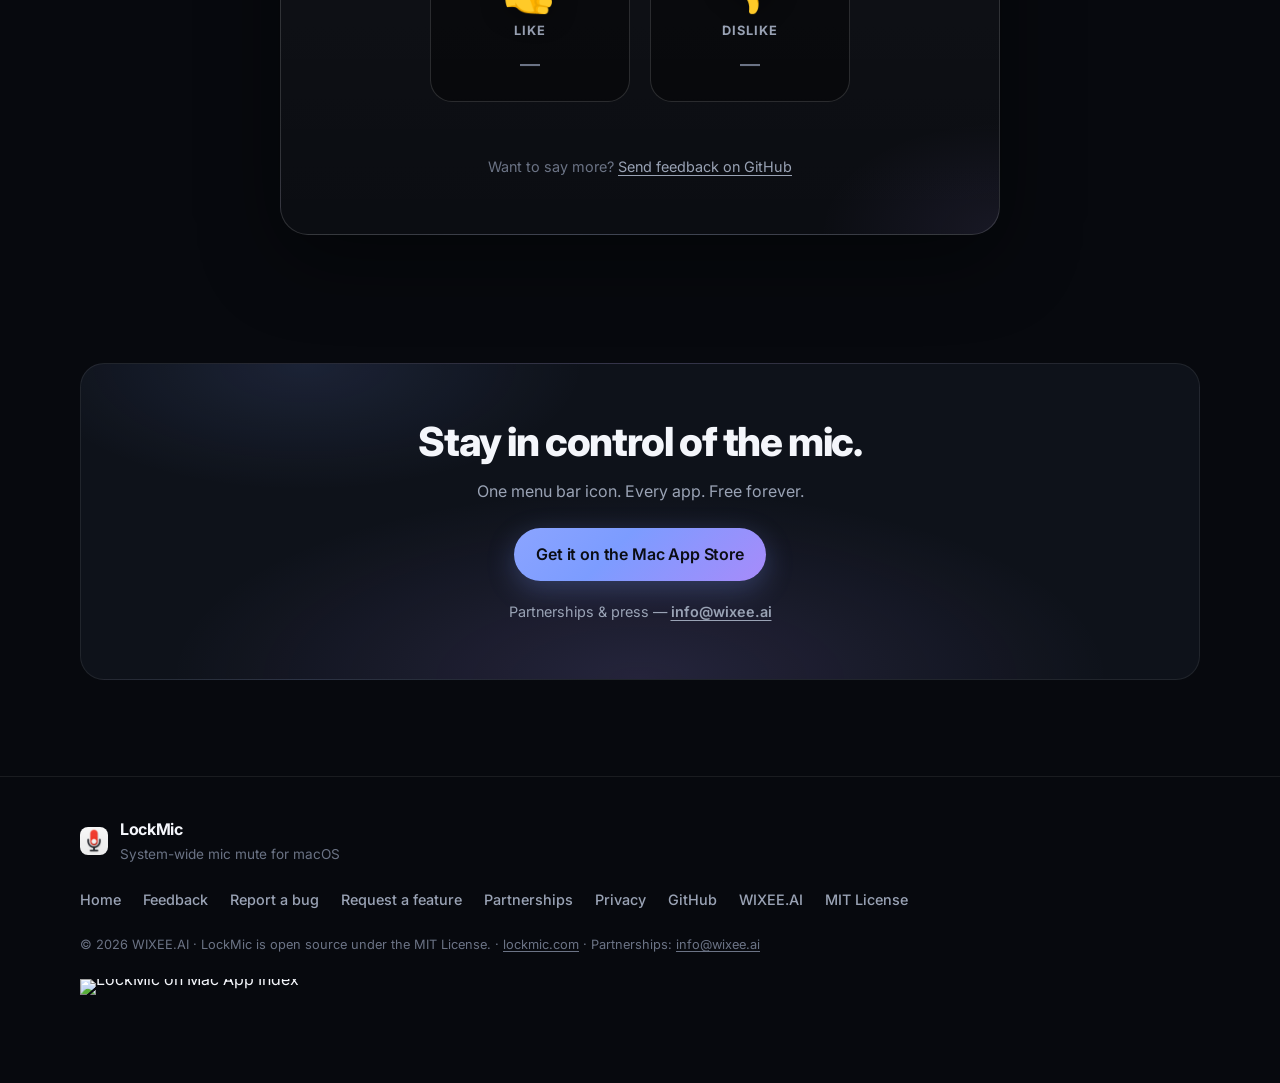
==== commit 33d6aa21: "Website: fix sync copy (stays muted, privacy wording), add call sync FAQ, drop 1.4 label Co-Authored" ====
--- a/website/public/index.html
+++ b/website/public/index.html
@@ -165,6 +165,22 @@
       },
       {
         "@type": "Question",
+        "name": "How does call sync work?",
+        "acceptedAnswer": {
+          "@type": "Answer",
+          "text": "LockMic uses macOS Accessibility to find the mute button in your call, press it when you mute in LockMic, and notice when you mute in the call. It works with the Teams and Zoom apps and with Meet, Teams and Zoom in Safari and Chrome. Each integration can be switched off in Preferences → Sync."
+        }
+      },
+      {
+        "@type": "Question",
+        "name": "Do I need a browser extension for call sync?",
+        "acceptedAnswer": {
+          "@type": "Answer",
+          "text": "No. Call sync needs no browser extension, only the macOS Accessibility permission for LockMic."
+        }
+      },
+      {
+        "@type": "Question",
         "name": "Does LockMic work with virtual microphones?",
         "acceptedAnswer": {
           "@type": "Answer",
@@ -435,8 +451,9 @@
         </article>
         <article class="feature-card reveal">
           <h3>Private by design</h3>
-          <p>It works through macOS Accessibility: LockMic only reads each call’s mute button — never audio, never what is
-            on your screen. Three independent switches, on by default, off whenever you like.</p>
+          <p>It works through macOS Accessibility: LockMic only looks for each call’s mute button and never reads or stores anything else. Three
+            independent switches, on by default, off whenever you like. macOS asks for Accessibility permission once,
+            the first time sync starts.</p>
         </article>
       </div>
       <p class="v2-cta reveal"><a class="btn btn-primary btn-lg" href="#download">Get LockMic 2.0</a></p>
@@ -472,7 +489,7 @@
               <circle cx="12" cy="12" r="3.2" fill="currentColor" />
             </svg>
           </div>
-          <h3>Record locally <span class="feature-new">New in 1.4</span></h3>
+          <h3>Record locally</h3>
           <p>Optionally capture your default mic and what you hear. LockMic writes a dated mix on your Mac — nothing is
             uploaded, and mute still works while you record.</p>
         </article>
@@ -544,8 +561,9 @@
             </svg>
           </div>
           <h3>Stays muted</h3>
-          <p>New mics and headsets you plug in later are muted too. If an app tries to unmute the input, LockMic
-            re-applies mute so you stay covered system-wide.</p>
+          <p>New mics and headsets you plug in later are muted too. If an app without call sync tries to unmute
+            the input, LockMic re-applies mute. For Meet, Teams and Zoom you decide who is in charge: mute in the call
+            or in LockMic, and the other follows.</p>
         </article>
         <article class="feature-card reveal">
           <div class="feature-icon" aria-hidden="true">
@@ -689,6 +707,18 @@
             recording start/stop). No microphone audio, no recording files, and no personal data. Mute control stays off
             until you agree. This <strong>website</strong> uses the same Google Analytics property for anonymous page
             views (and optional download clicks) so we can improve the product and site.</p>
+        </details>
+        <details class="faq-item reveal">
+          <summary>How does call sync work?</summary>
+          <p>LockMic uses macOS Accessibility to find the mute button in your call and press it when you mute in
+            LockMic — and to notice when you mute in the call. It works with the Teams and Zoom apps and with Meet,
+            Teams and Zoom in Safari and Chrome. Each integration has its own switch in Preferences → Sync. macOS asks
+            for Accessibility permission once.</p>
+        </details>
+        <details class="faq-item reveal">
+          <summary>Do I need a browser extension?</summary>
+          <p>No. Call sync needs no extension, plugin or add-on in Safari or Chrome — only the Accessibility
+            permission for LockMic.</p>
         </details>
         <details class="faq-item reveal">
           <summary>Can LockMic record audio?</summary>
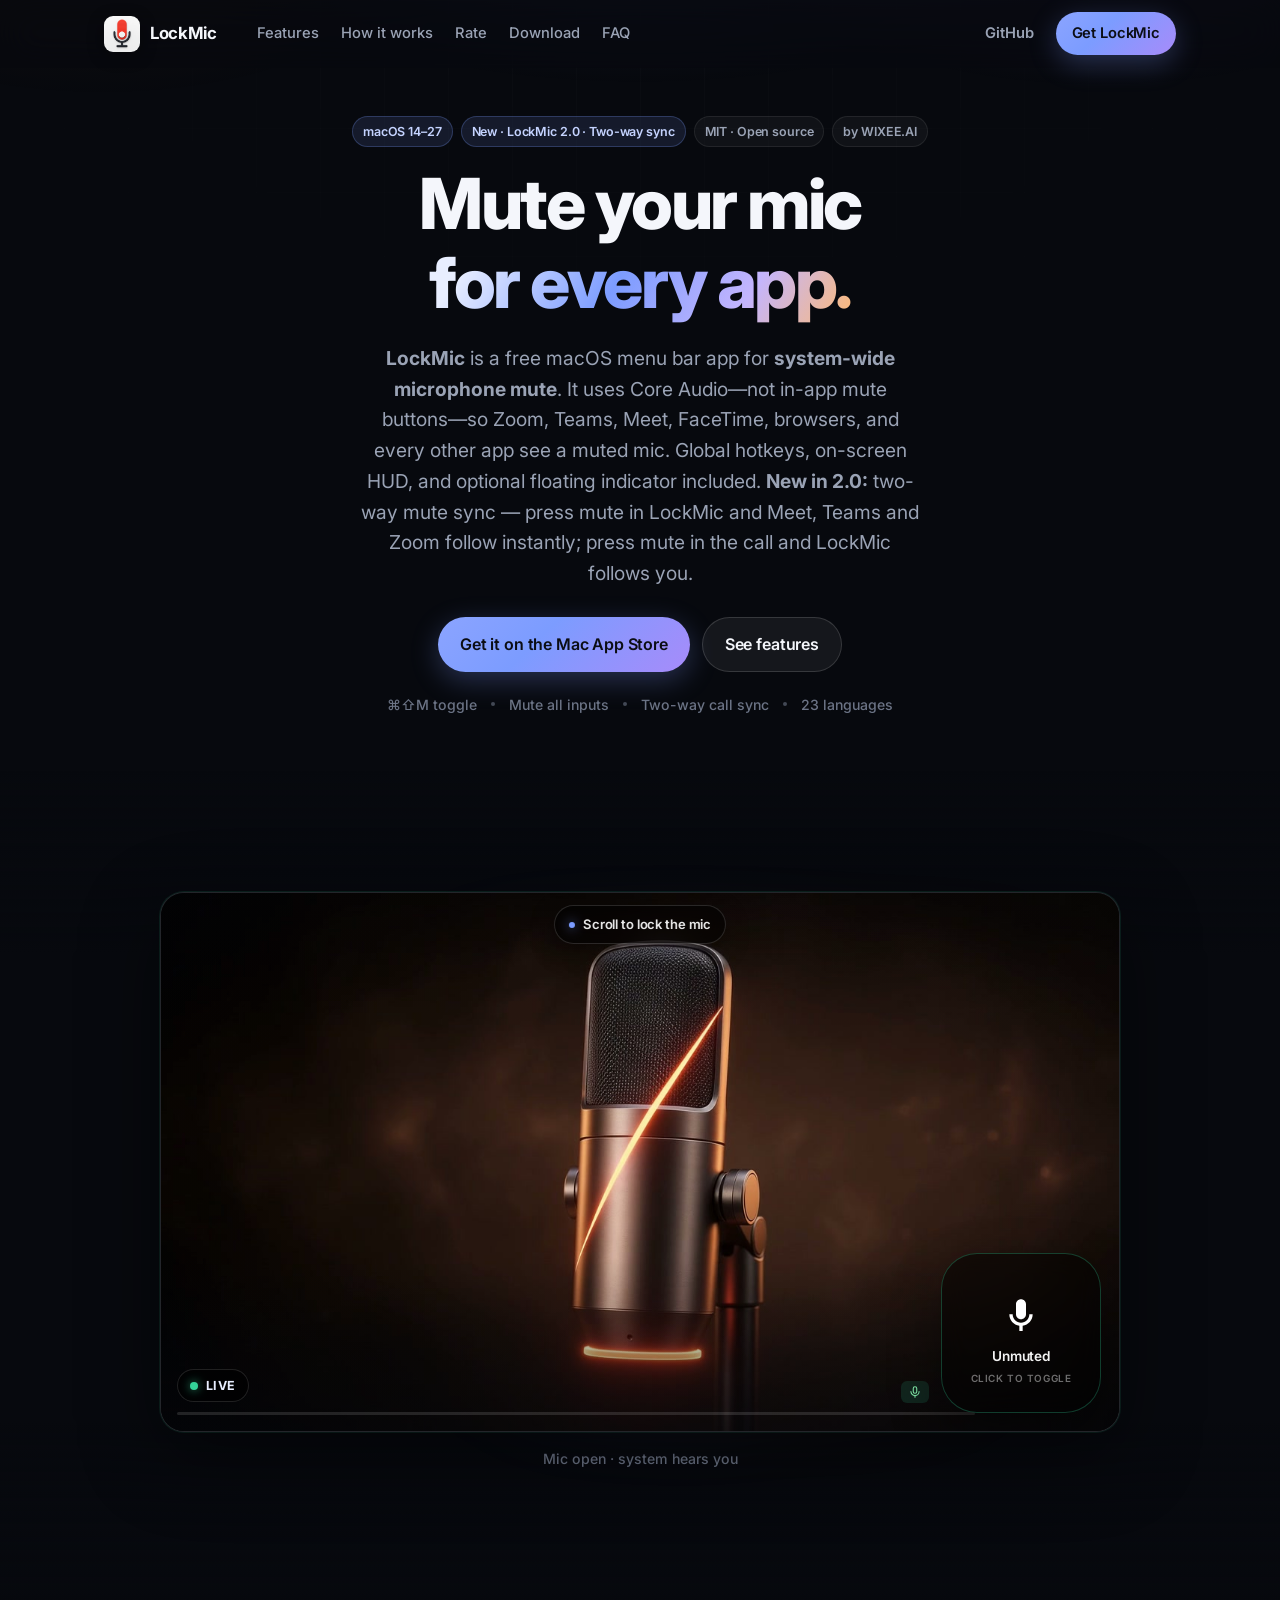
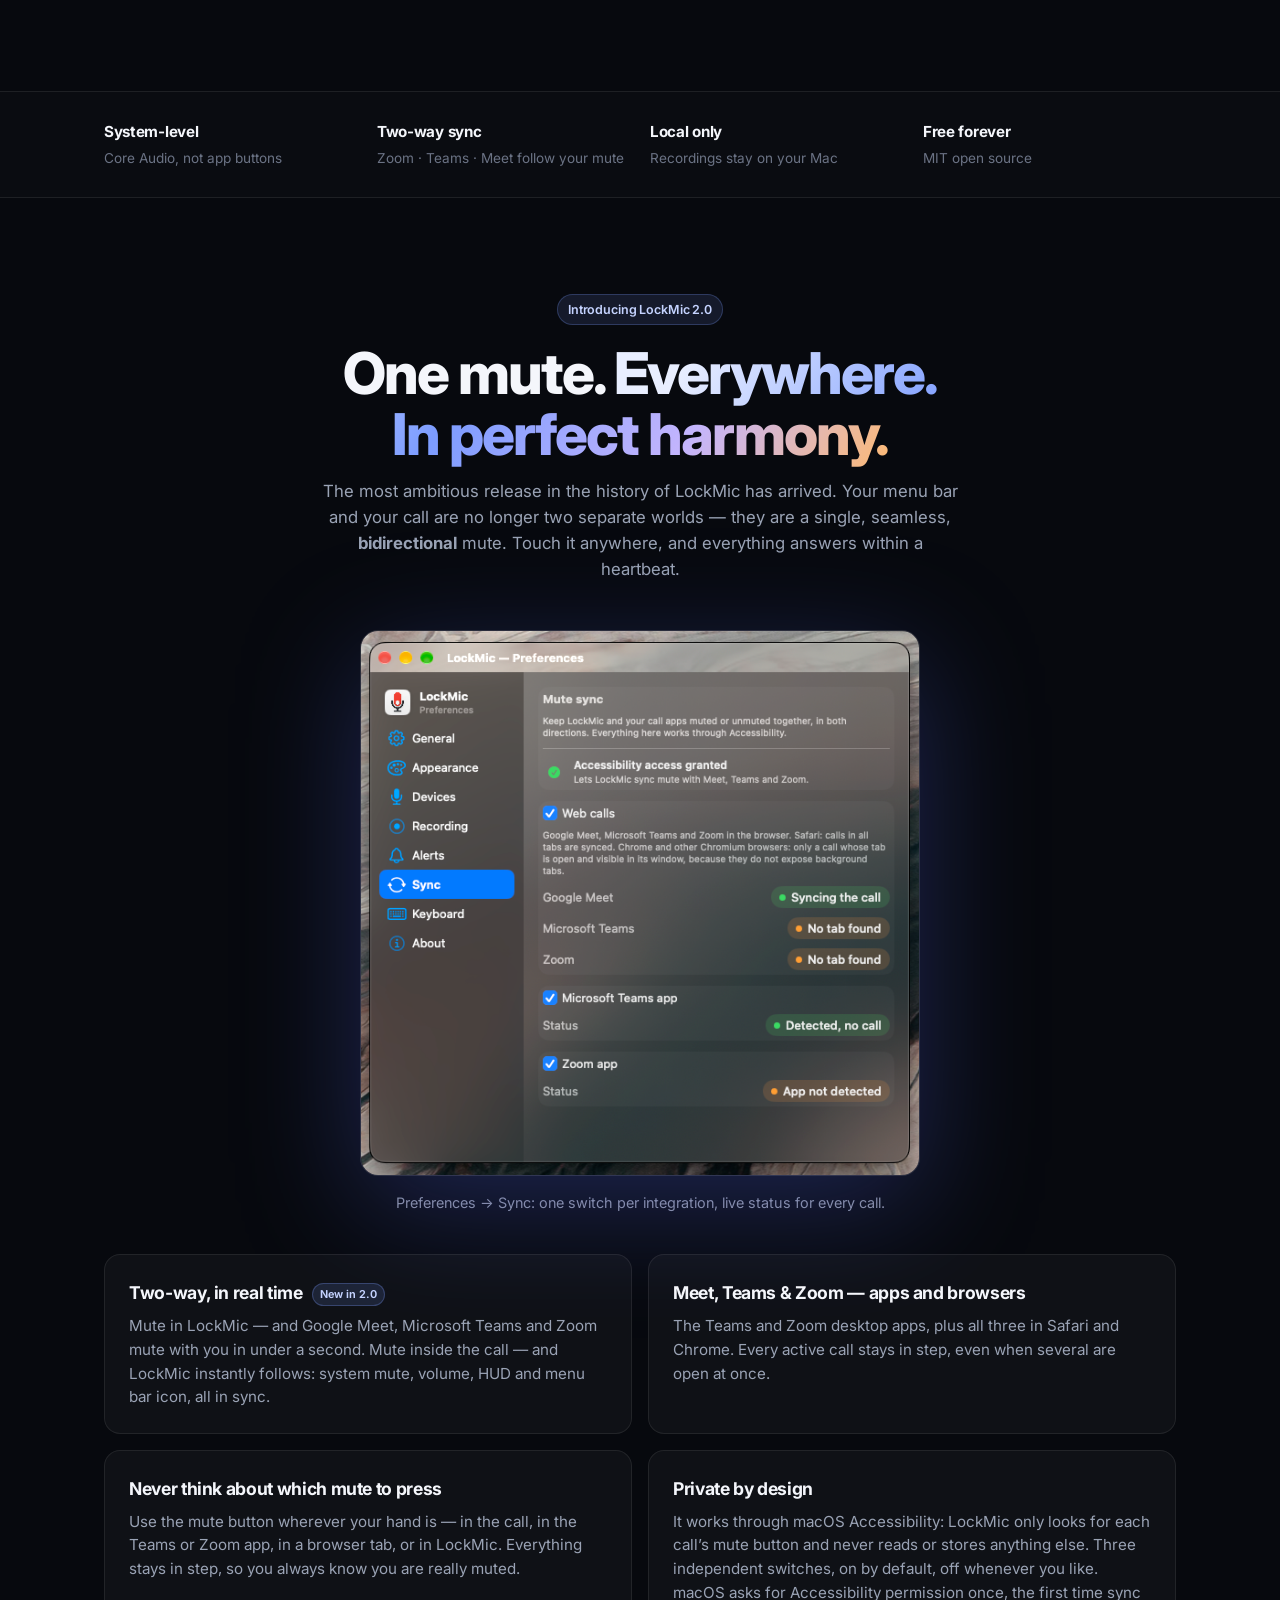
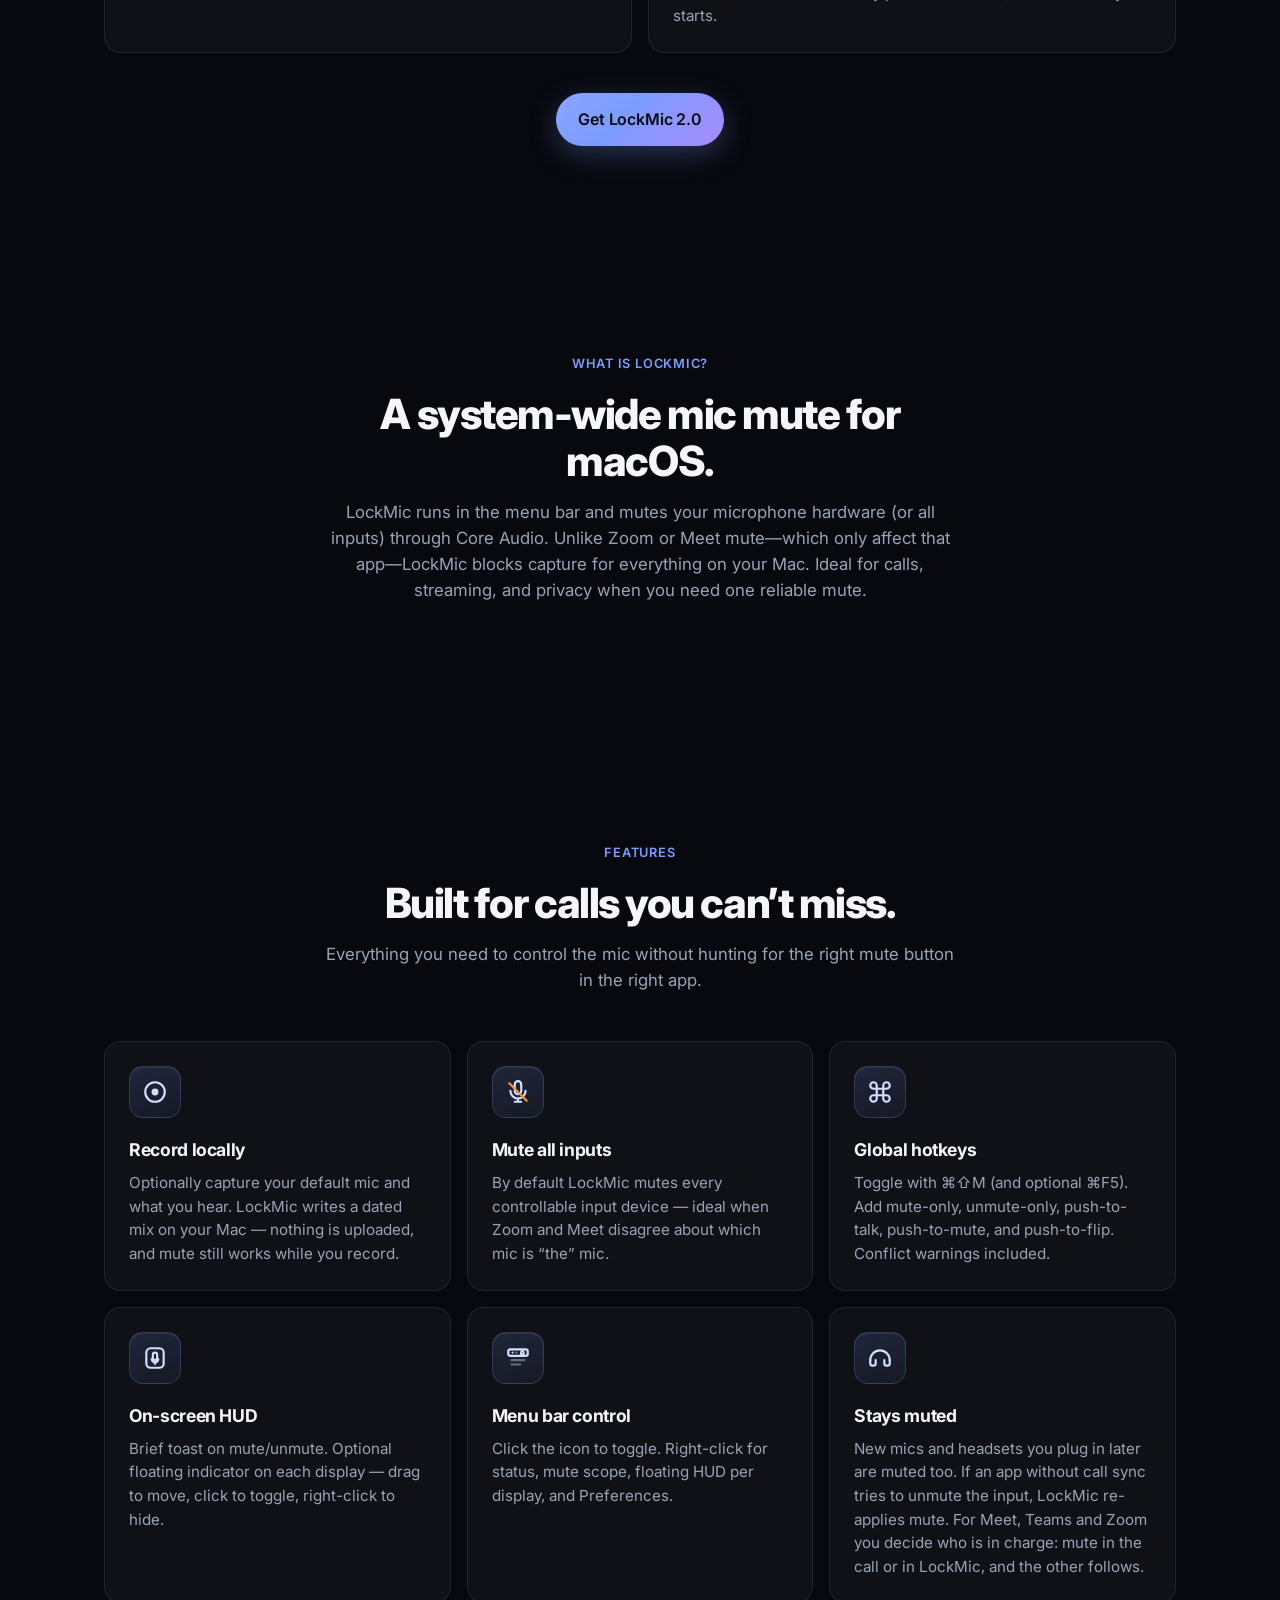
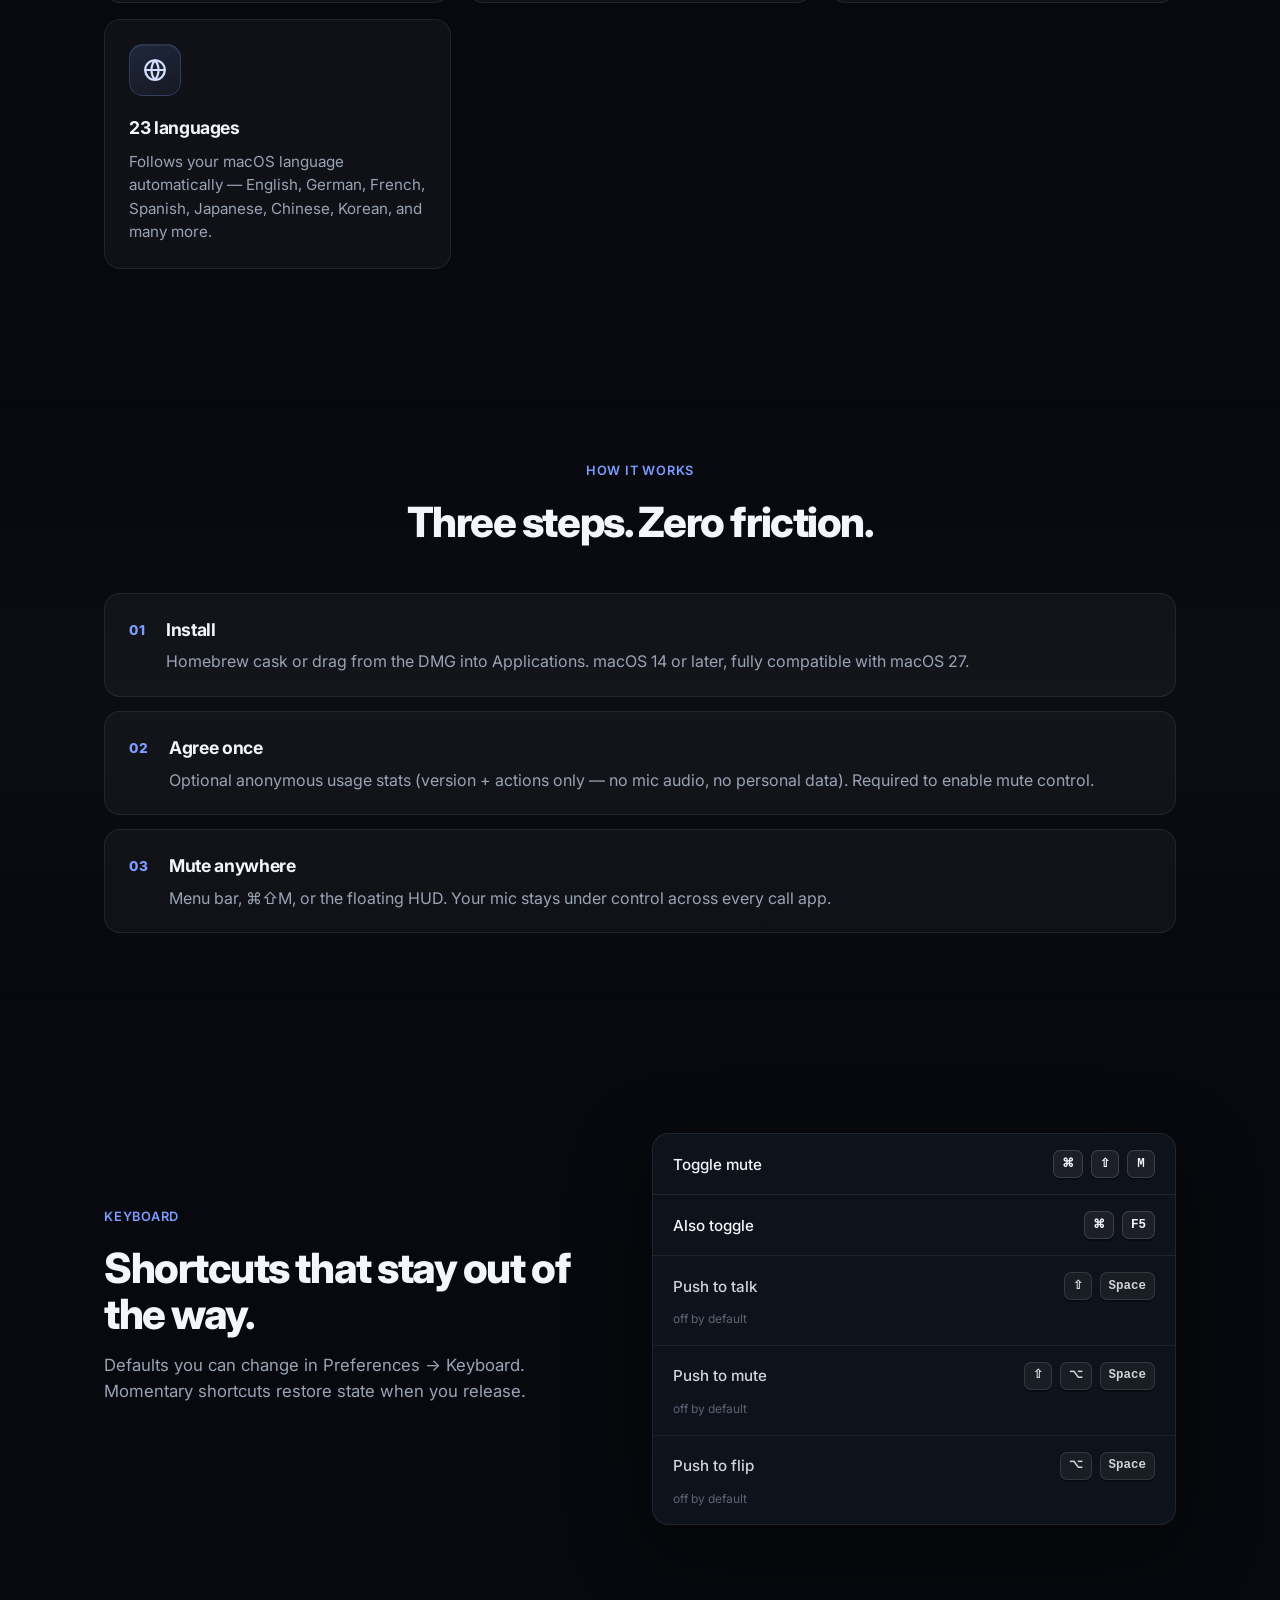
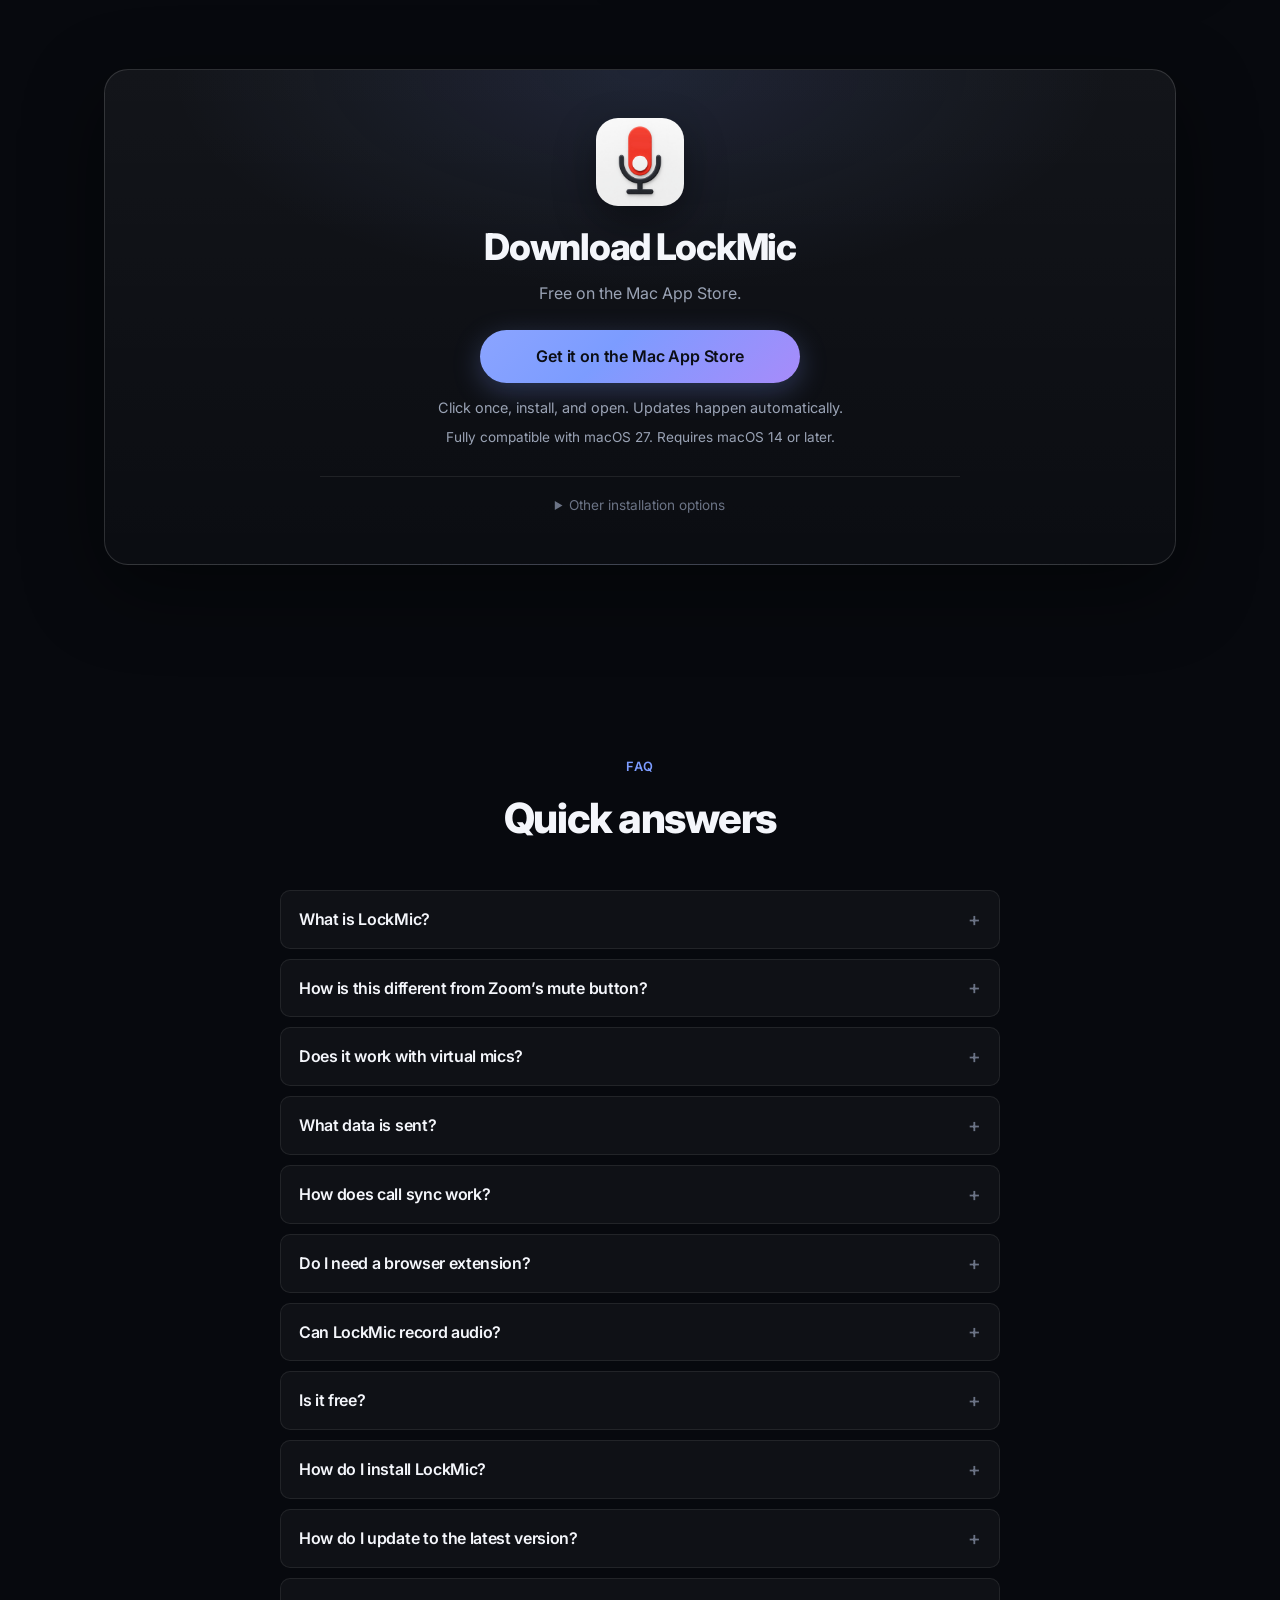
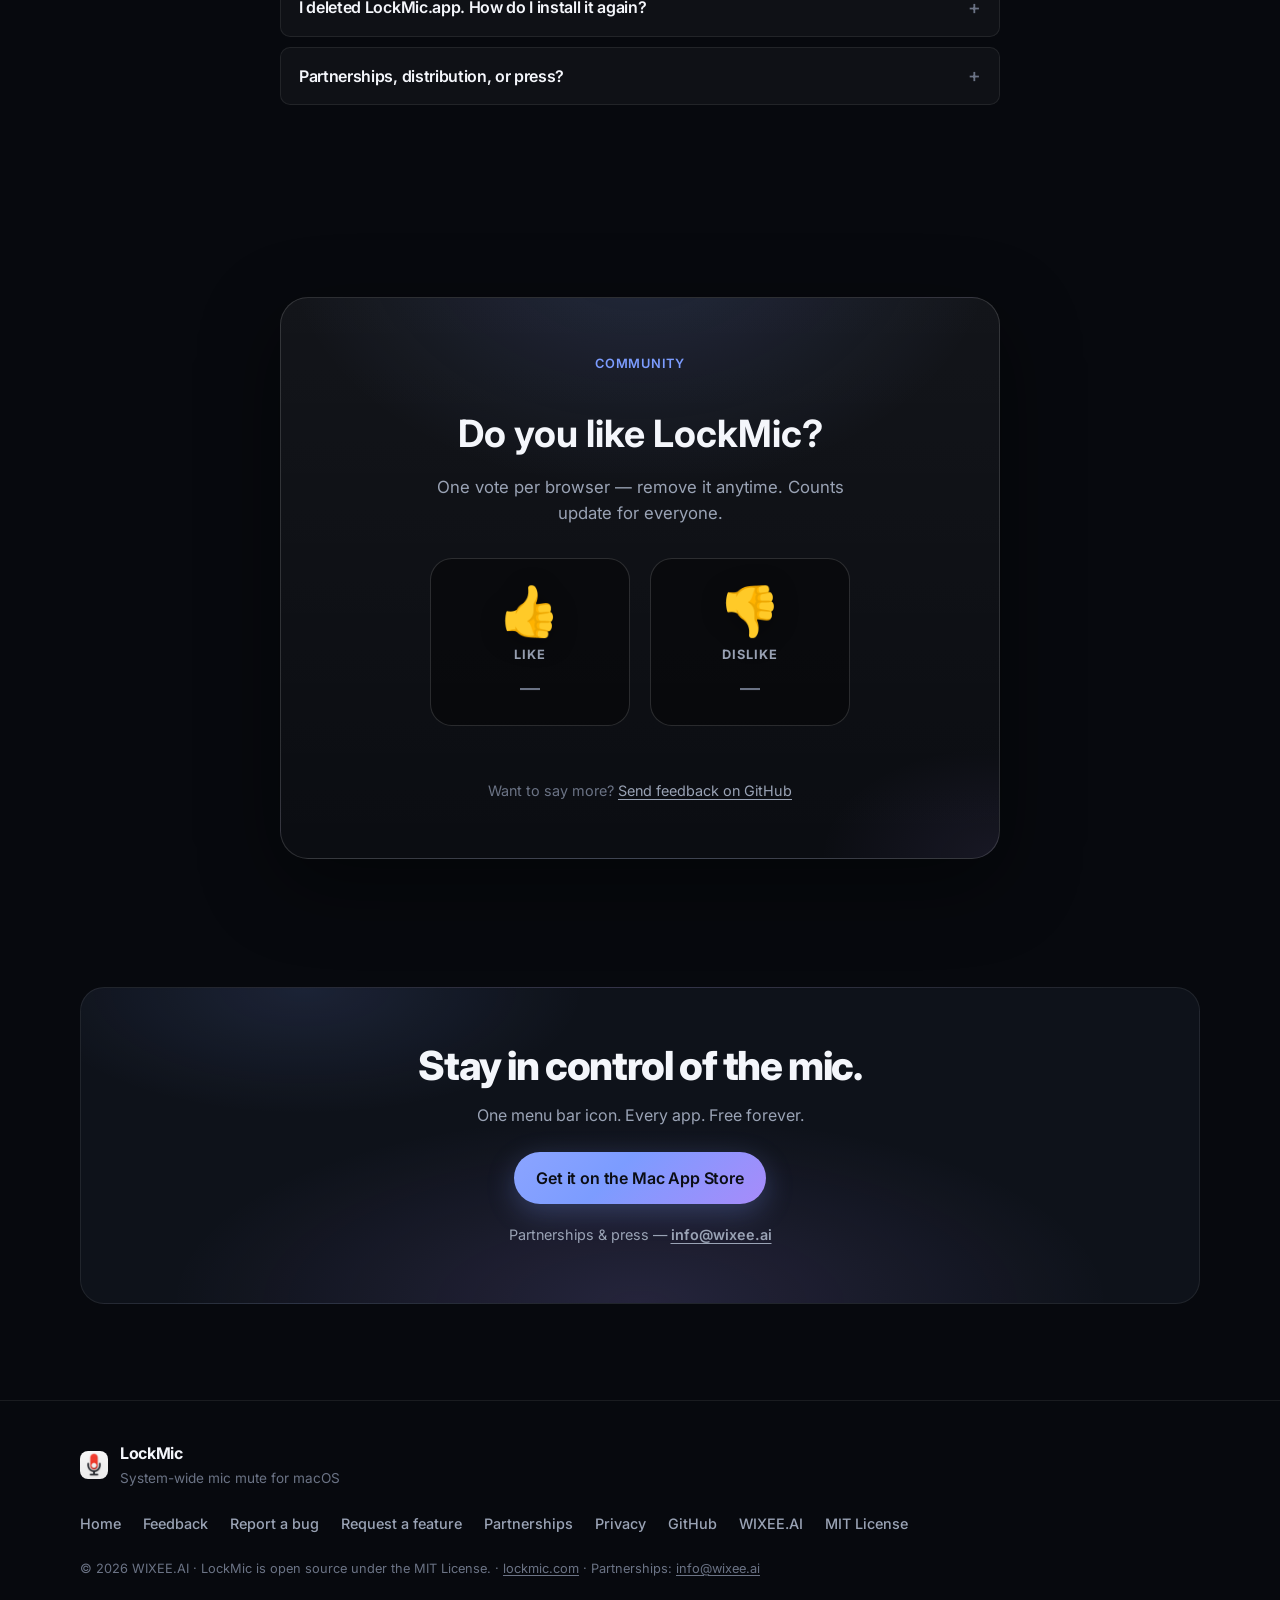
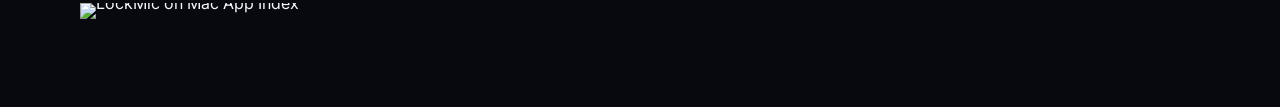
==== commit 8e232514: "Website: Sync preferences screenshot in the 2.0 announcement Co-Authored-By: Claude Sonnet 5.5 <nore" ====
--- a/website/public/index.html
+++ b/website/public/index.html
@@ -433,6 +433,11 @@
           everything answers within a heartbeat.
         </p>
       </div>
+      <figure class="v2-shot reveal">
+        <img src="assets/sync-preferences.png" width="611" height="595" loading="lazy"
+          alt="LockMic Preferences, Sync tab: Accessibility access granted, switches for web calls, the Teams app and the Zoom app, with live status for each" />
+        <figcaption>Preferences → Sync: one switch per integration, live status for every call.</figcaption>
+      </figure>
       <div class="feature-grid">
         <article class="feature-card reveal">
           <h3>Two-way, in real time <span class="feature-new">New in 2.0</span></h3>
--- a/website/public/styles.css
+++ b/website/public/styles.css
@@ -2121,3 +2121,6 @@
 .v2-cta { text-align: center; margin-top: 2.5rem; }
 .v2 .feature-grid { grid-template-columns: repeat(2, minmax(0, 1fr)); }
 @media (max-width: 720px) { .v2 .feature-grid { grid-template-columns: 1fr; } }
+.v2-shot { margin: 0 auto 2.5rem; max-width: 560px; text-align: center; }
+.v2-shot img { width: 100%; border-radius: 18px; border: 1px solid rgba(255, 255, 255, 0.12); height: auto; display: block; filter: drop-shadow(0 30px 60px rgba(90, 110, 255, 0.28)); }
+.v2-shot figcaption { margin-top: 1rem; font-size: 0.9rem; color: var(--muted, #8b90a0); }
